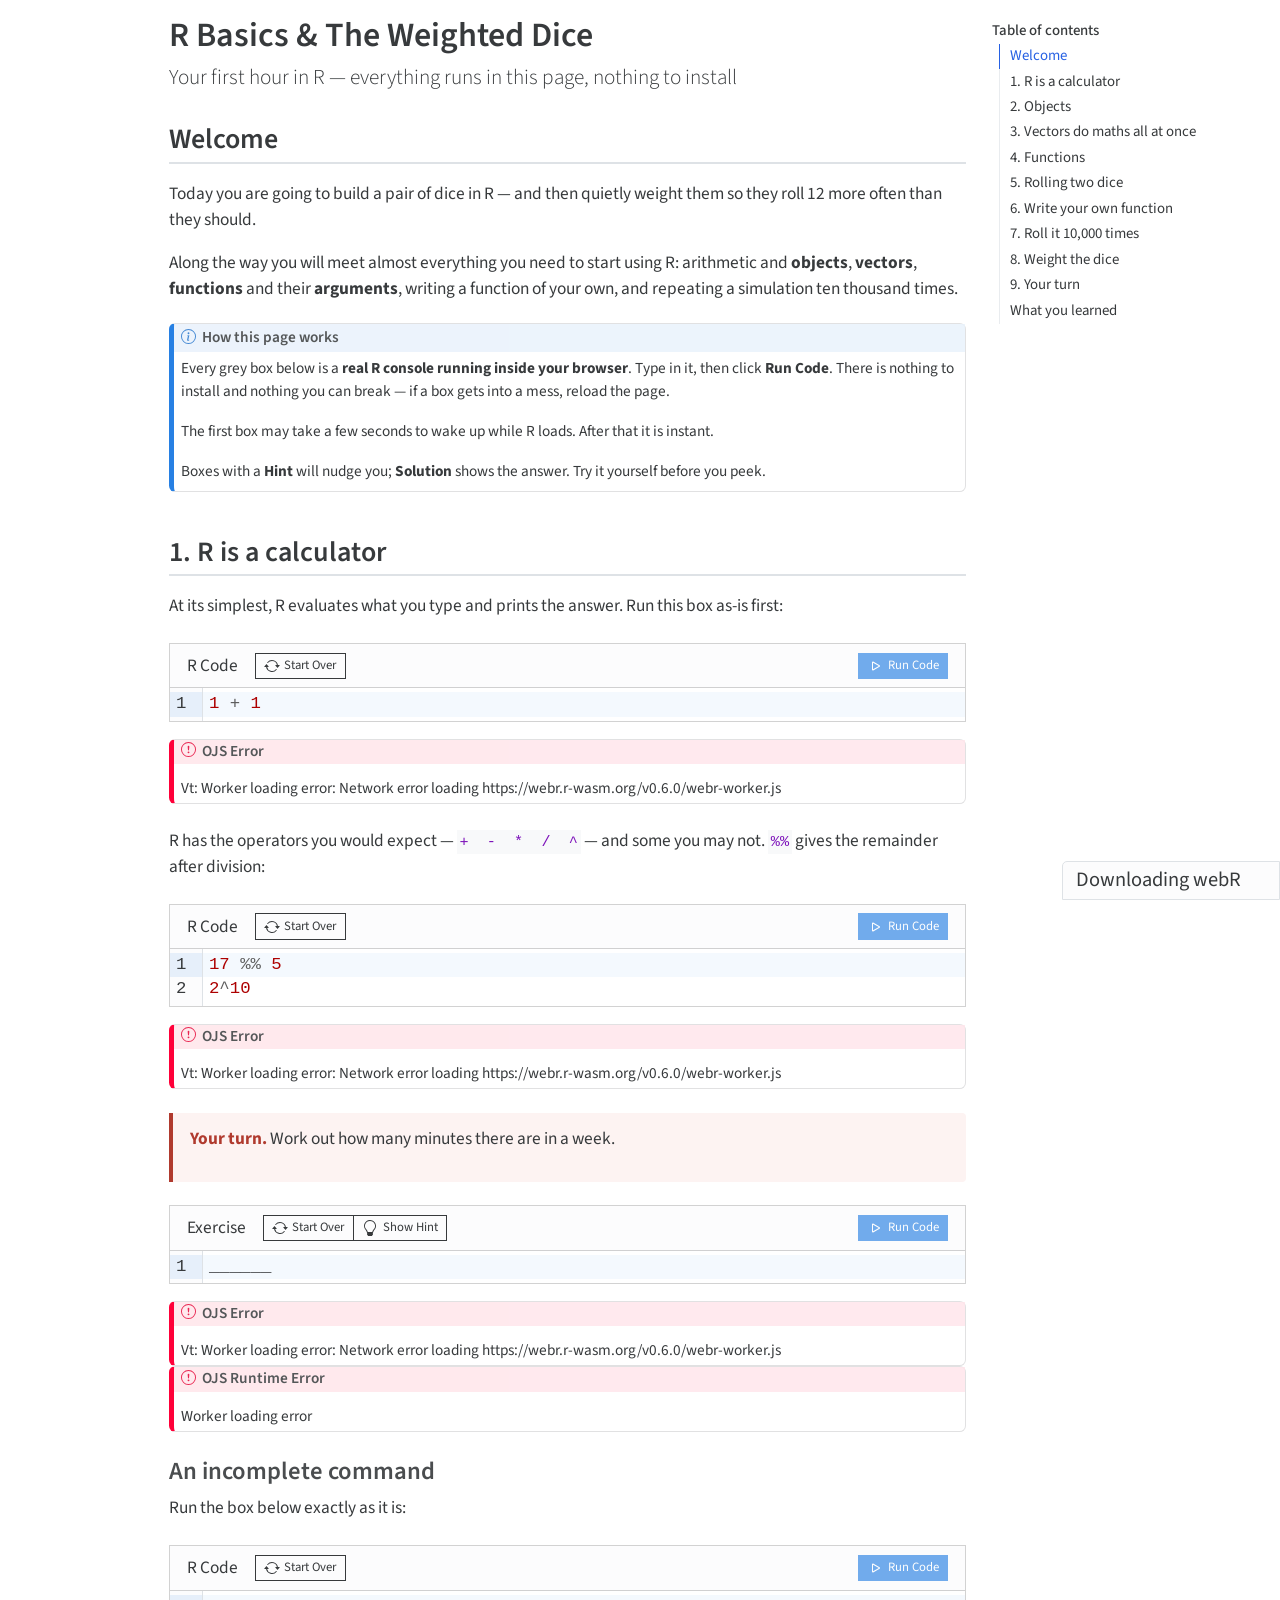
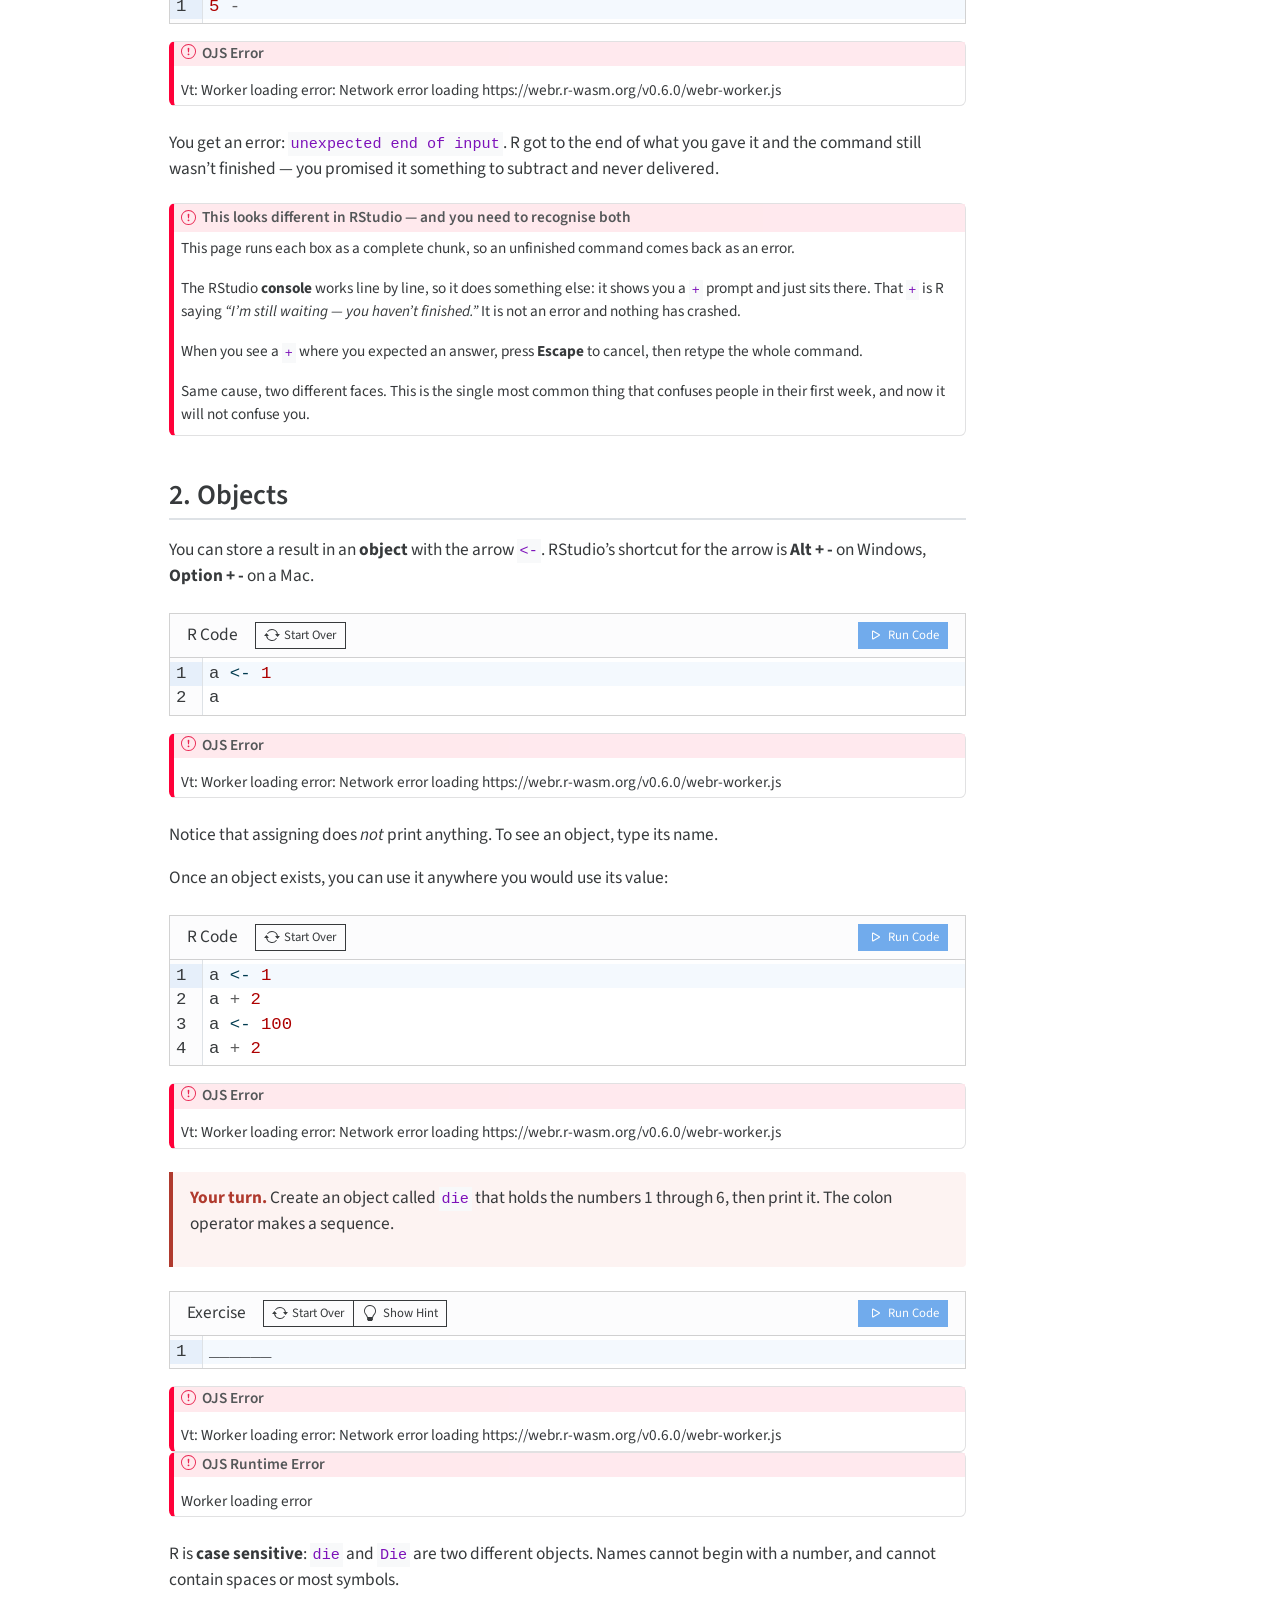
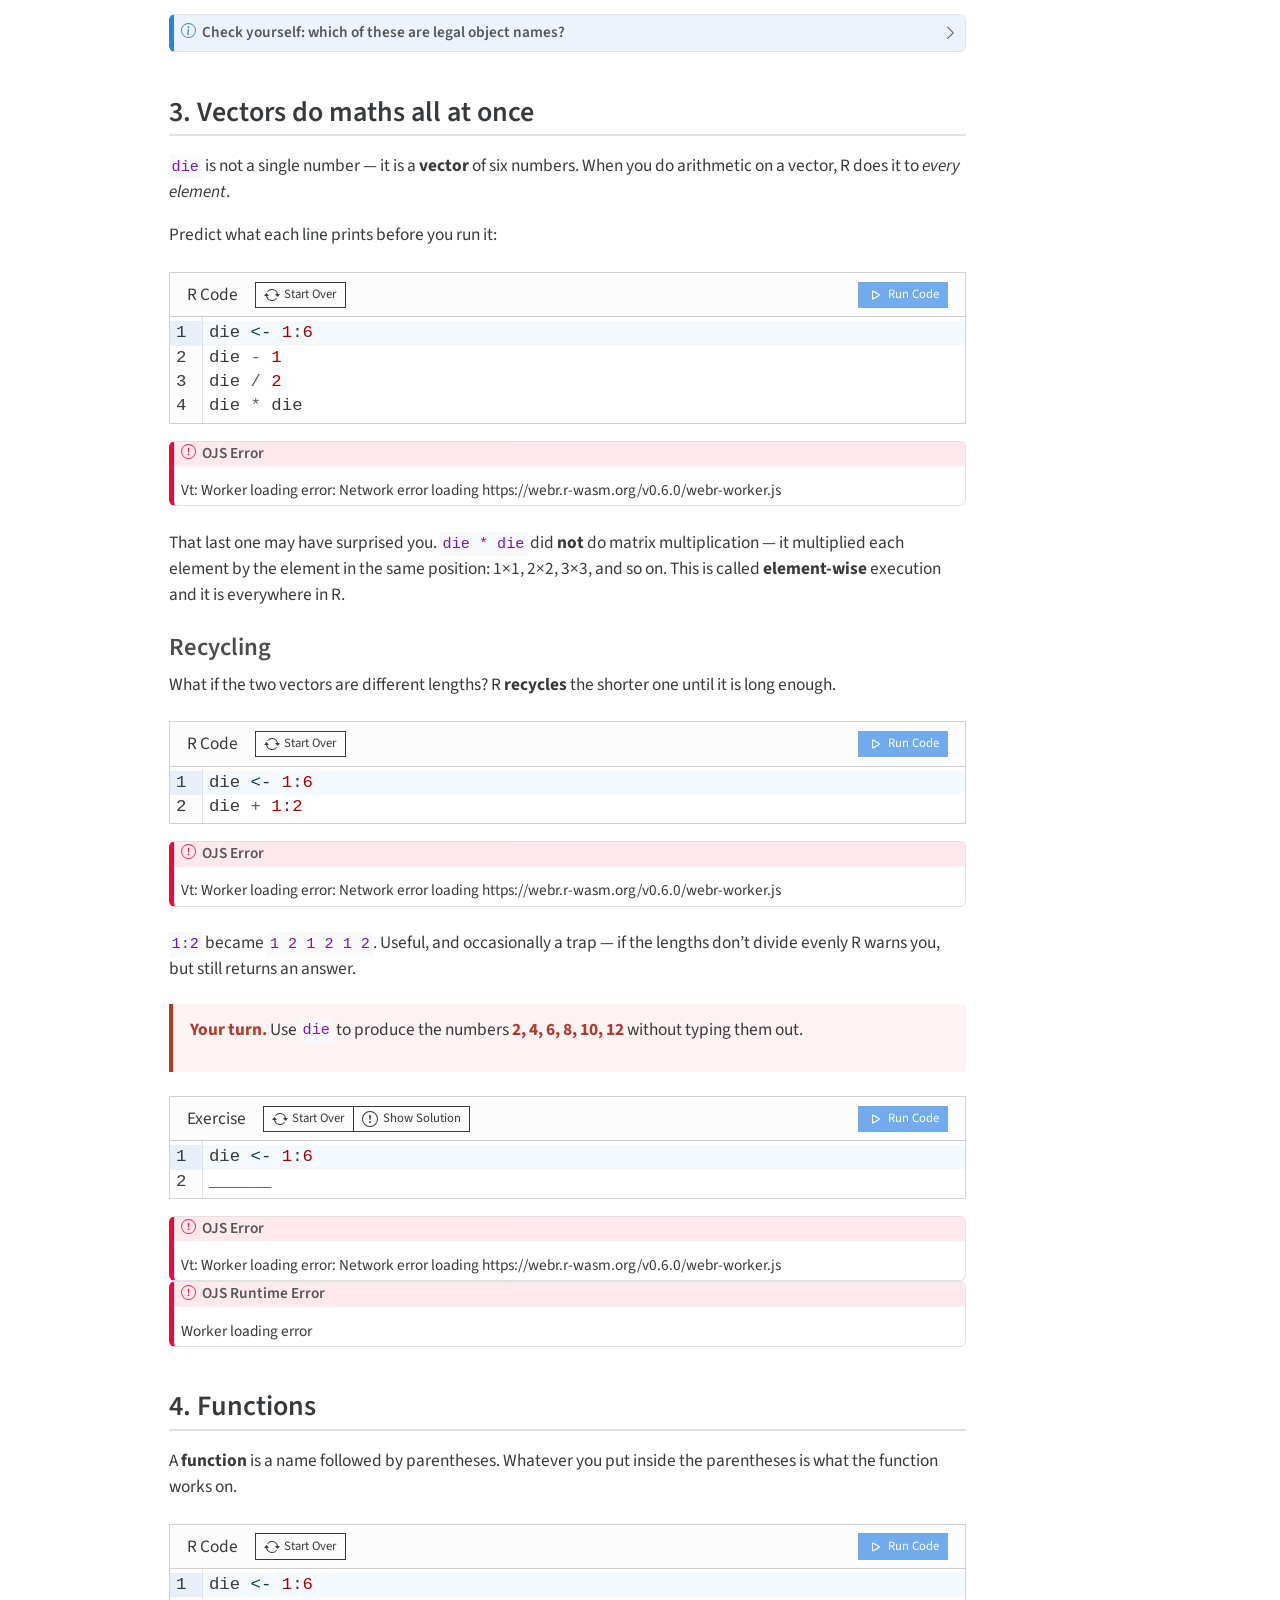
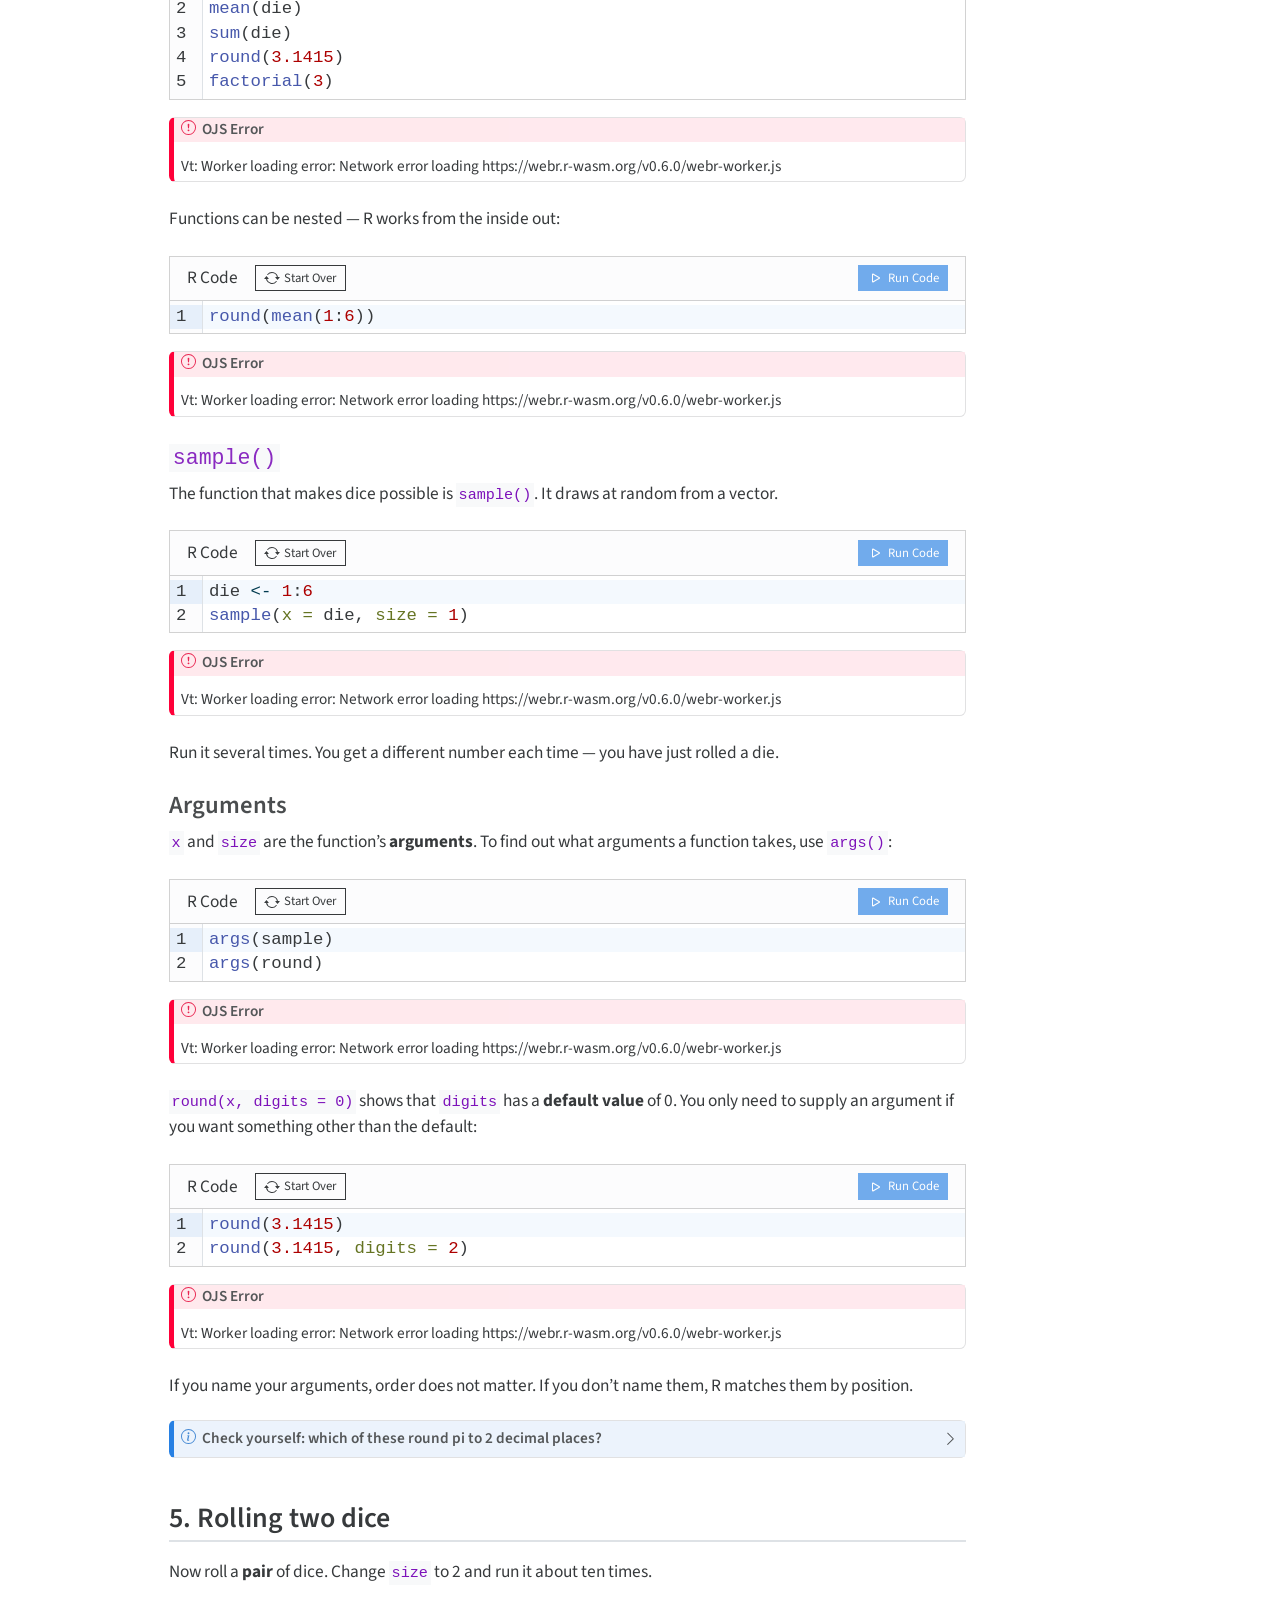
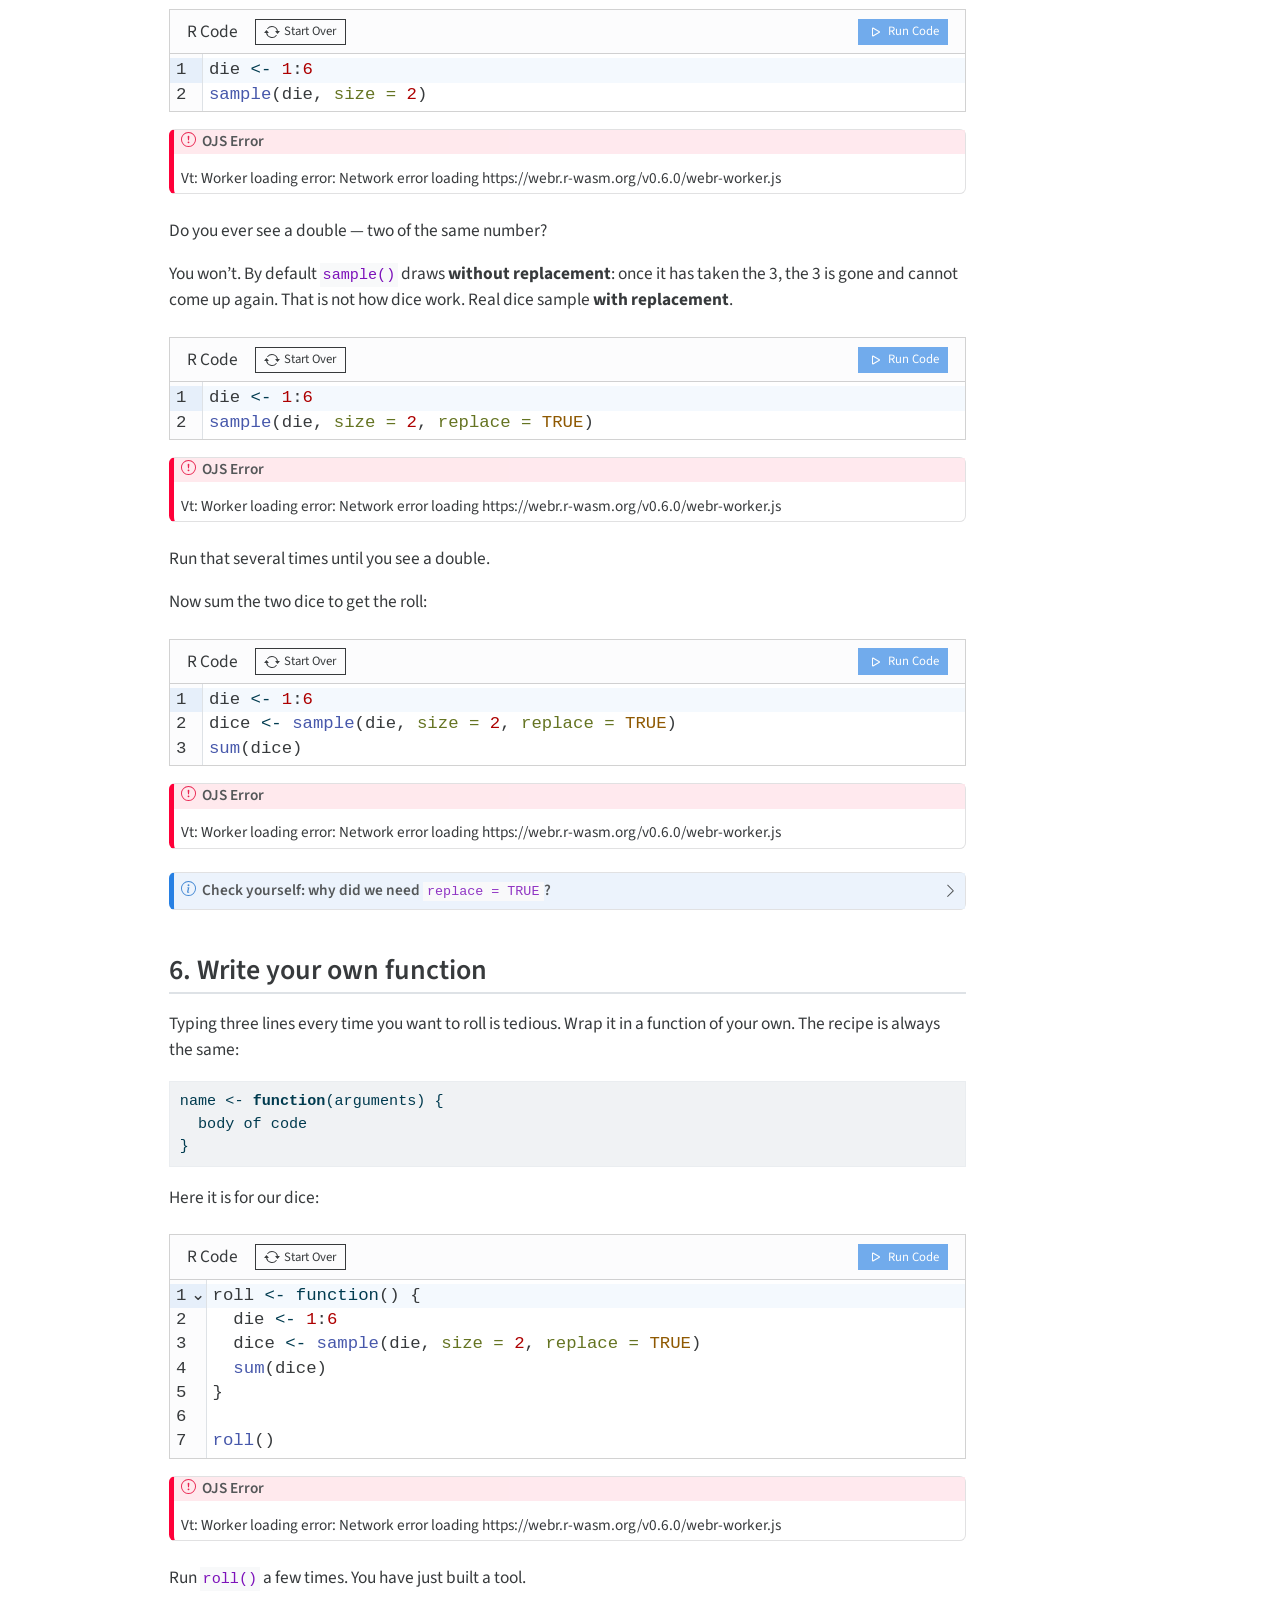
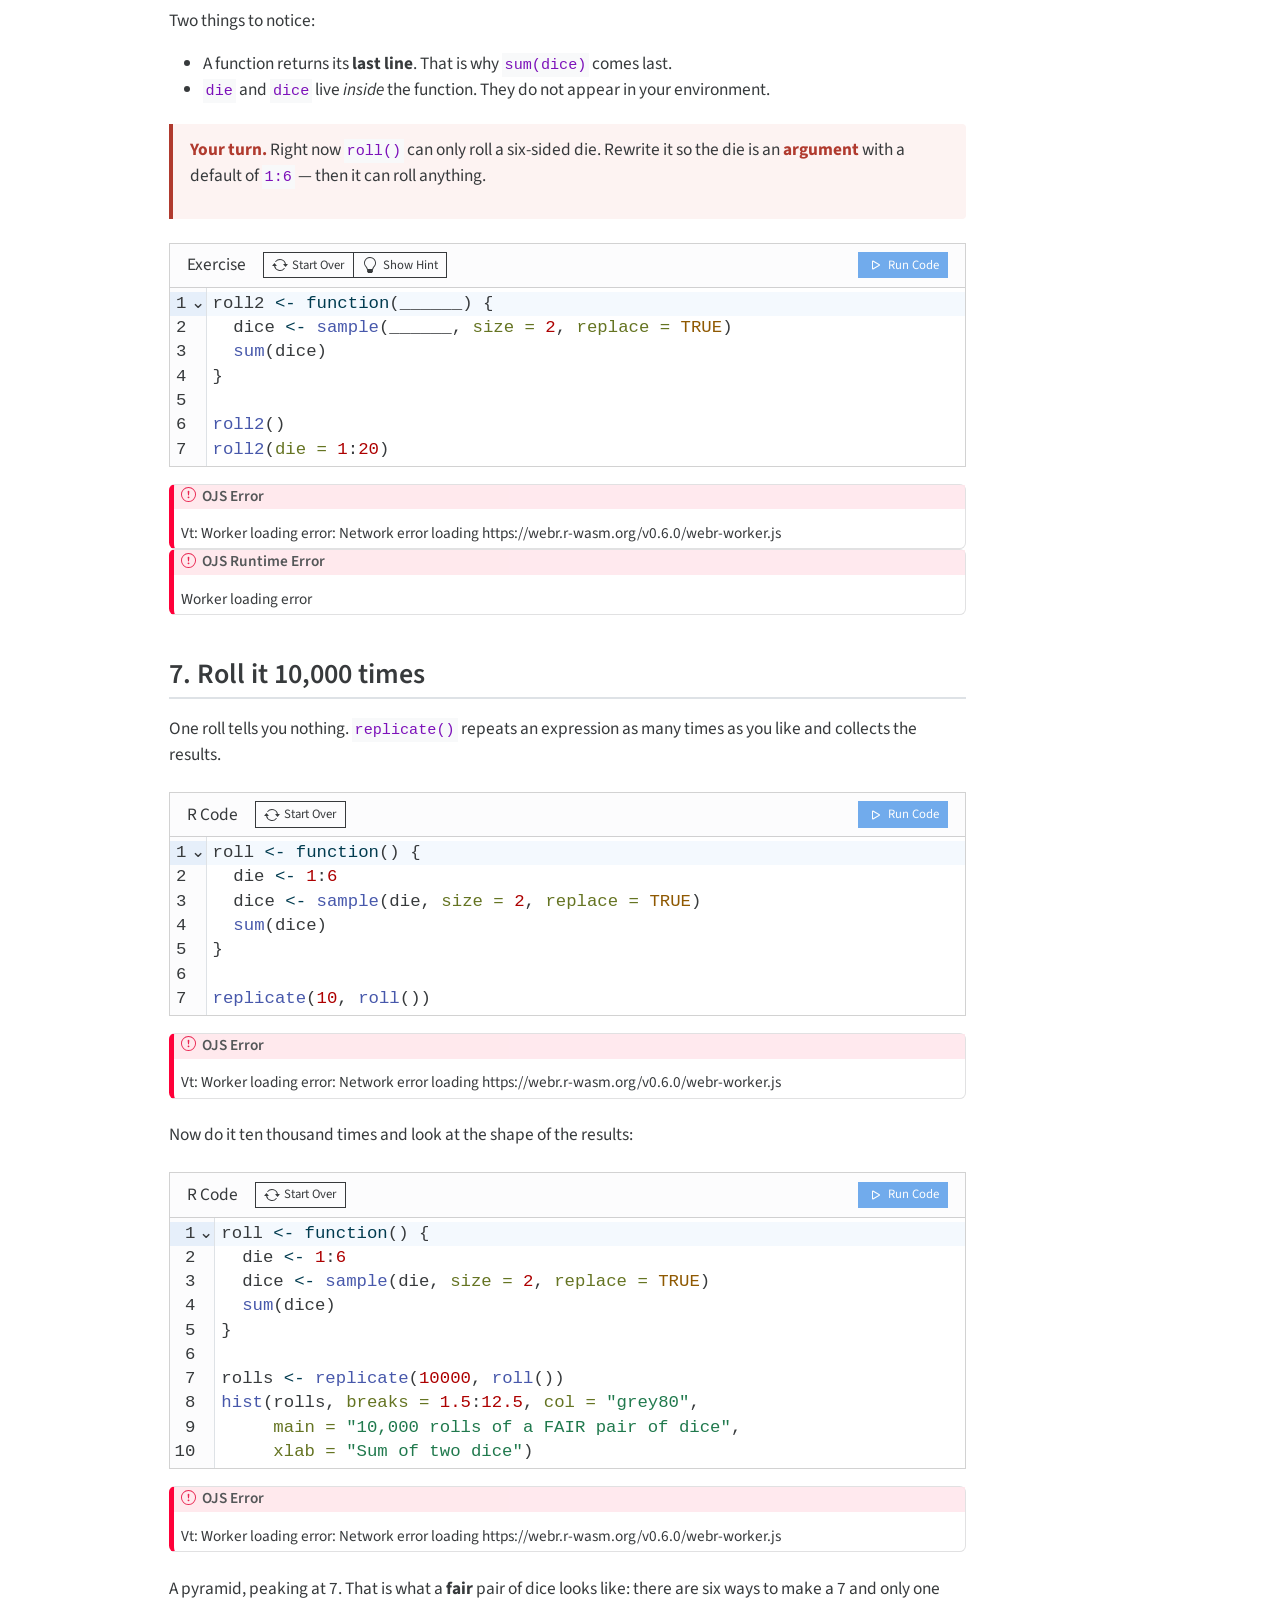
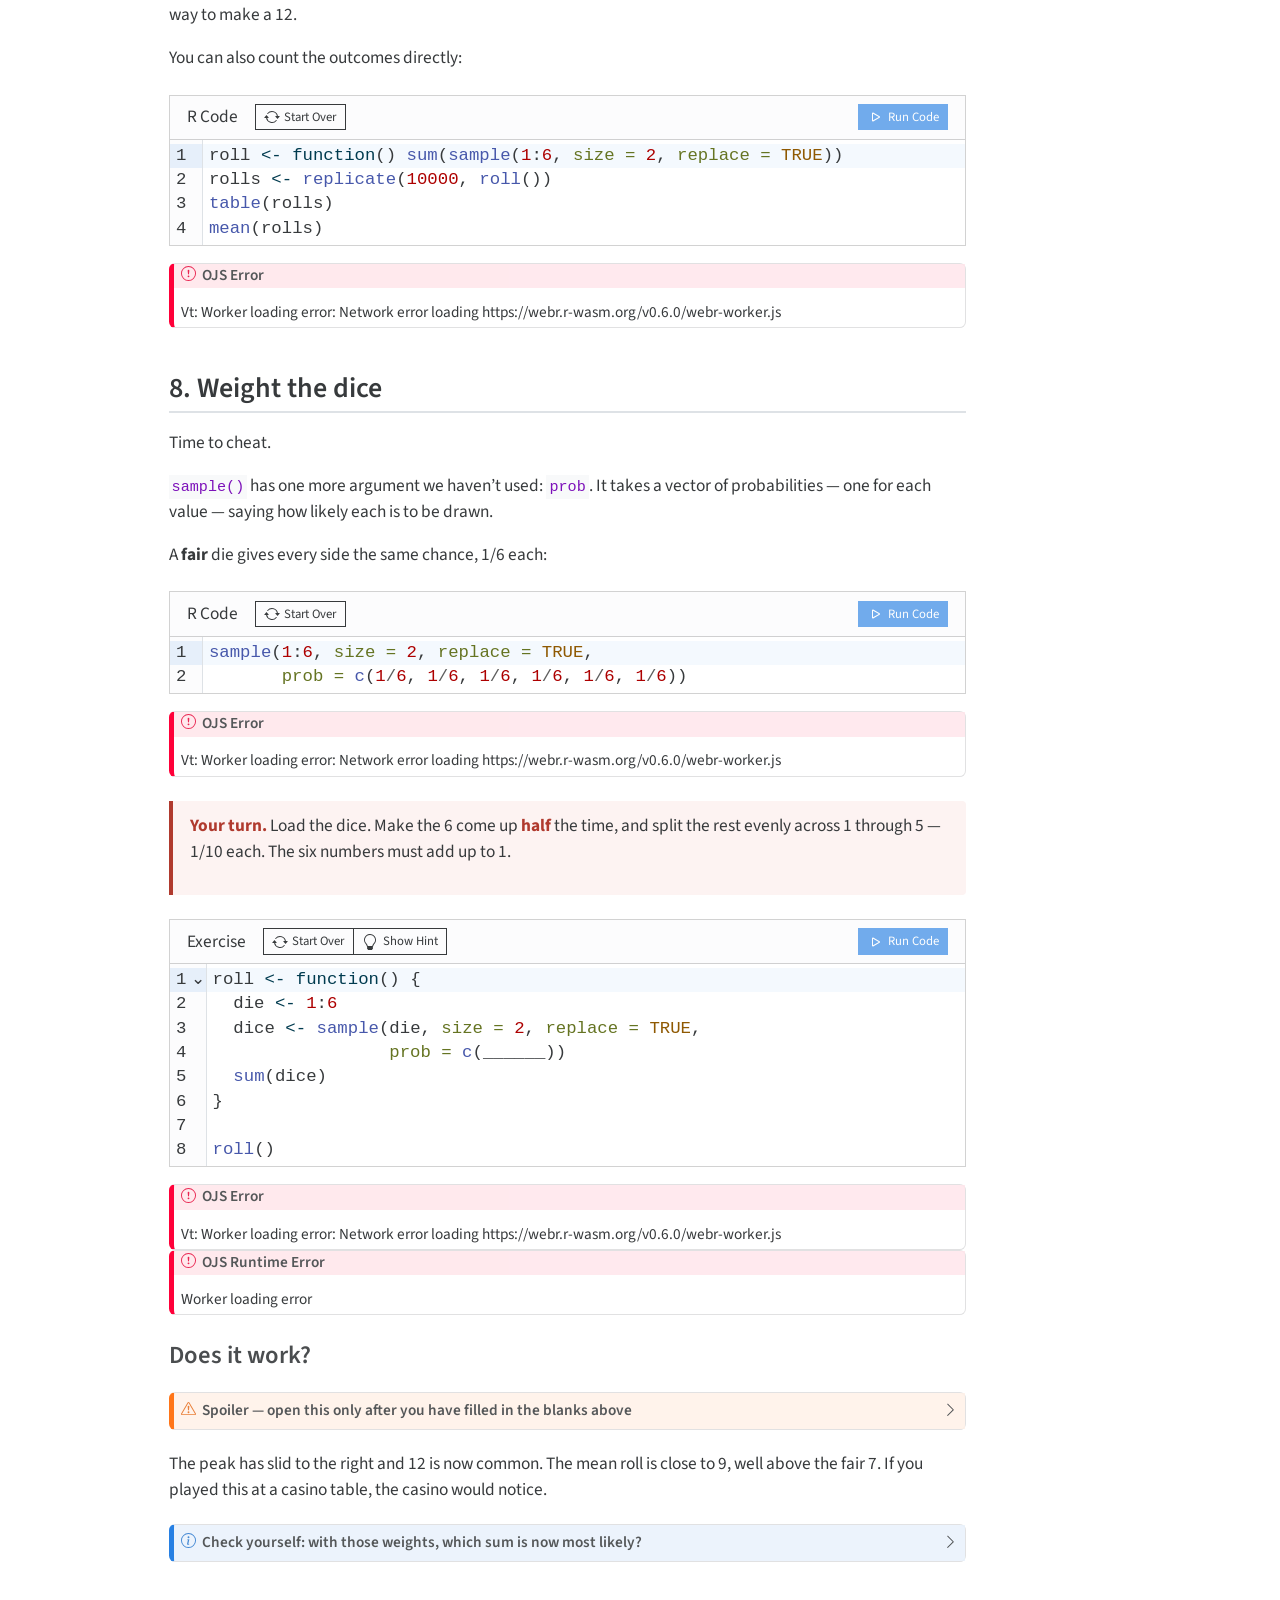
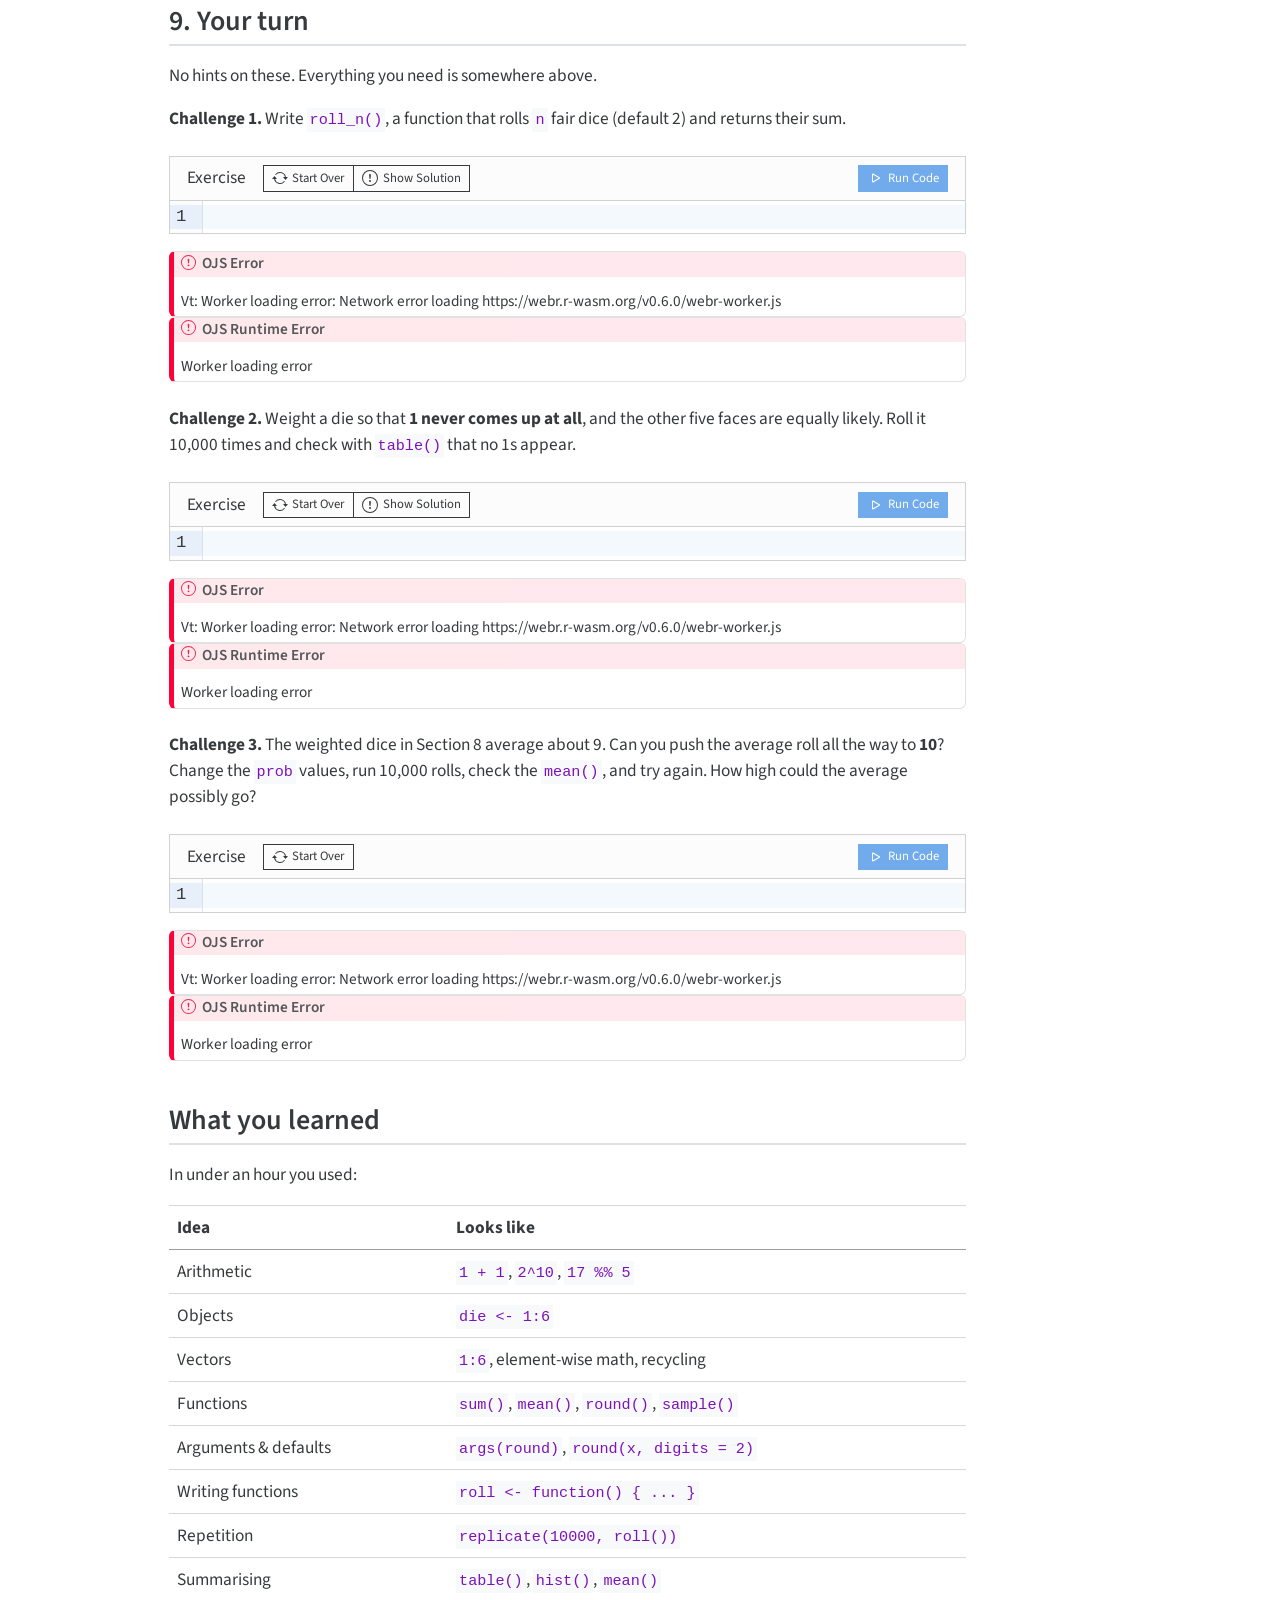
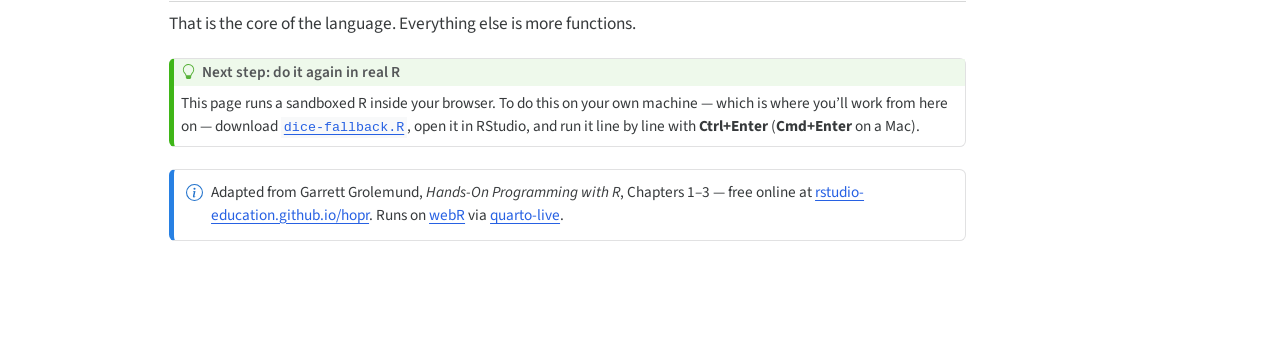
==== docs/index.html @ 45f309f2 "Add files via upload" ====
<!DOCTYPE html>
<html xmlns="http://www.w3.org/1999/xhtml" lang="en" xml:lang="en"><head>

<meta charset="utf-8">
<meta name="generator" content="quarto-1.6.42">

<meta name="viewport" content="width=device-width, initial-scale=1.0, user-scalable=yes">


<title>R Basics &amp; The Weighted Dice</title>
<style>
code{white-space: pre-wrap;}
span.smallcaps{font-variant: small-caps;}
div.columns{display: flex; gap: min(4vw, 1.5em);}
div.column{flex: auto; overflow-x: auto;}
div.hanging-indent{margin-left: 1.5em; text-indent: -1.5em;}
ul.task-list{list-style: none;}
ul.task-list li input[type="checkbox"] {
  width: 0.8em;
  margin: 0 0.8em 0.2em -1em; /* quarto-specific, see https://github.com/quarto-dev/quarto-cli/issues/4556 */ 
  vertical-align: middle;
}
/* CSS for syntax highlighting */
pre > code.sourceCode { white-space: pre; position: relative; }
pre > code.sourceCode > span { line-height: 1.25; }
pre > code.sourceCode > span:empty { height: 1.2em; }
.sourceCode { overflow: visible; }
code.sourceCode > span { color: inherit; text-decoration: inherit; }
div.sourceCode { margin: 1em 0; }
pre.sourceCode { margin: 0; }
@media screen {
div.sourceCode { overflow: auto; }
}
@media print {
pre > code.sourceCode { white-space: pre-wrap; }
pre > code.sourceCode > span { display: inline-block; text-indent: -5em; padding-left: 5em; }
}
pre.numberSource code
  { counter-reset: source-line 0; }
pre.numberSource code > span
  { position: relative; left: -4em; counter-increment: source-line; }
pre.numberSource code > span > a:first-child::before
  { content: counter(source-line);
    position: relative; left: -1em; text-align: right; vertical-align: baseline;
    border: none; display: inline-block;
    -webkit-touch-callout: none; -webkit-user-select: none;
    -khtml-user-select: none; -moz-user-select: none;
    -ms-user-select: none; user-select: none;
    padding: 0 4px; width: 4em;
  }
pre.numberSource { margin-left: 3em;  padding-left: 4px; }
div.sourceCode
  {   }
@media screen {
pre > code.sourceCode > span > a:first-child::before { text-decoration: underline; }
}
</style>


<script src="index_files/libs/clipboard/clipboard.min.js"></script>
<script src="index_files/libs/quarto-html/quarto.js"></script>
<script src="index_files/libs/quarto-html/popper.min.js"></script>
<script src="index_files/libs/quarto-html/tippy.umd.min.js"></script>
<script src="index_files/libs/quarto-html/anchor.min.js"></script>
<link href="index_files/libs/quarto-html/tippy.css" rel="stylesheet">
<link href="index_files/libs/quarto-html/quarto-syntax-highlighting-2f5df379a58b258e96c21c0638c20c03.css" rel="stylesheet" id="quarto-text-highlighting-styles">
<script src="index_files/libs/bootstrap/bootstrap.min.js"></script>
<link href="index_files/libs/bootstrap/bootstrap-icons.css" rel="stylesheet">
<link href="index_files/libs/bootstrap/bootstrap-10daa034703793678e481cc8cee6d76f.min.css" rel="stylesheet" append-hash="true" id="quarto-bootstrap" data-mode="light">
<script src="index_files/libs/quarto-contrib/live-runtime/live-runtime.js" type="module"></script>
<link href="index_files/libs/quarto-contrib/live-runtime/live-runtime.css" rel="stylesheet">
<style>html{ scroll-behavior: smooth; }</style>
<script type="module" src="index_files/libs/quarto-ojs/quarto-ojs-runtime.js"></script>
<link href="index_files/libs/quarto-ojs/quarto-ojs.css" rel="stylesheet">


<link rel="stylesheet" href="styles.css">
</head>

<body>

<div id="quarto-content" class="page-columns page-rows-contents page-layout-article">
<div id="quarto-margin-sidebar" class="sidebar margin-sidebar">
  <nav id="TOC" role="doc-toc" class="toc-active">
    <h2 id="toc-title">Table of contents</h2>
   
  <ul class="collapse">
  <li><a href="#welcome" id="toc-welcome" class="nav-link active" data-scroll-target="#welcome">Welcome</a></li>
  <li><a href="#r-is-a-calculator" id="toc-r-is-a-calculator" class="nav-link" data-scroll-target="#r-is-a-calculator">1. R is a calculator</a></li>
  <li><a href="#objects" id="toc-objects" class="nav-link" data-scroll-target="#objects">2. Objects</a></li>
  <li><a href="#vectors-do-maths-all-at-once" id="toc-vectors-do-maths-all-at-once" class="nav-link" data-scroll-target="#vectors-do-maths-all-at-once">3. Vectors do maths all at once</a></li>
  <li><a href="#functions" id="toc-functions" class="nav-link" data-scroll-target="#functions">4. Functions</a></li>
  <li><a href="#rolling-two-dice" id="toc-rolling-two-dice" class="nav-link" data-scroll-target="#rolling-two-dice">5. Rolling two dice</a></li>
  <li><a href="#write-your-own-function" id="toc-write-your-own-function" class="nav-link" data-scroll-target="#write-your-own-function">6. Write your own function</a></li>
  <li><a href="#roll-it-10000-times" id="toc-roll-it-10000-times" class="nav-link" data-scroll-target="#roll-it-10000-times">7. Roll it 10,000 times</a></li>
  <li><a href="#weight-the-dice" id="toc-weight-the-dice" class="nav-link" data-scroll-target="#weight-the-dice">8. Weight the dice</a></li>
  <li><a href="#your-turn" id="toc-your-turn" class="nav-link" data-scroll-target="#your-turn">9. Your turn</a></li>
  <li><a href="#what-you-learned" id="toc-what-you-learned" class="nav-link" data-scroll-target="#what-you-learned">What you learned</a></li>
  </ul>
</nav>
</div>
<main class="content" id="quarto-document-content">

<header id="title-block-header" class="quarto-title-block default">
<div class="quarto-title">
<h1 class="title">R Basics &amp; The Weighted Dice</h1>
<p class="subtitle lead">Your first hour in R — everything runs in this page, nothing to install</p>
</div>



<div class="quarto-title-meta">

    
  
    
  </div>
  


</header>


<section id="welcome" class="level2 unnumbered">
<h2 class="unnumbered anchored" data-anchor-id="welcome">Welcome</h2>
<p>Today you are going to build a pair of dice in R — and then quietly weight them so they roll 12 more often than they should.</p>
<p>Along the way you will meet almost everything you need to start using R: arithmetic and <strong>objects</strong>, <strong>vectors</strong>, <strong>functions</strong> and their <strong>arguments</strong>, writing a function of your own, and repeating a simulation ten thousand times.</p>
<div class="callout callout-style-default callout-note callout-titled">
<div class="callout-header d-flex align-content-center">
<div class="callout-icon-container">
<i class="callout-icon"></i>
</div>
<div class="callout-title-container flex-fill">
How this page works
</div>
</div>
<div class="callout-body-container callout-body">
<p>Every grey box below is a <strong>real R console running inside your browser</strong>. Type in it, then click <strong>Run Code</strong>. There is nothing to install and nothing you can break — if a box gets into a mess, reload the page.</p>
<p>The first box may take a few seconds to wake up while R loads. After that it is instant.</p>
<p>Boxes with a <strong>Hint</strong> will nudge you; <strong>Solution</strong> shows the answer. Try it yourself before you peek.</p>
</div>
</div>
</section>
<section id="r-is-a-calculator" class="level2">
<h2 class="anchored" data-anchor-id="r-is-a-calculator">1. R is a calculator</h2>
<p>At its simplest, R evaluates what you type and prints the answer. Run this box as-is first:</p>
<div class="cell">
<div>
<div id="webr-1" class="exercise-cell">

</div>
<script type="webr-1-contents">
eyJhdHRyIjp7ImVkaXQiOnRydWUsImV2YWwiOnRydWV9LCJjb2RlIjoiMSArIDEifQ==
</script>
</div>
</div>
<p>R has the operators you would expect — <code>+  -  *  /  ^</code> — and some you may not. <code>%%</code> gives the remainder after division:</p>
<div class="cell">
<div>
<div id="webr-2" class="exercise-cell">

</div>
<script type="webr-2-contents">
eyJhdHRyIjp7ImVkaXQiOnRydWUsImV2YWwiOnRydWV9LCJjb2RlIjoiMTcgJSUgNVxuMl4xMCJ9
</script>
</div>
</div>
<div class="turn">
<p><strong>Your turn.</strong> Work out how many minutes there are in a week.</p>
</div>
<div class="cell" data-exercise="ex_minutes">
<div>
<div id="webr-3" class="exercise-cell">

</div>
<script type="webr-3-contents">
eyJhdHRyIjp7ImVkaXQiOnRydWUsImV2YWwiOnRydWUsImV4ZXJjaXNlIjoiZXhfbWludXRlcyJ9LCJjb2RlIjoiX19fX19fIn0=
</script>
</div>
</div>
<div class="hint webr-ojs-exercise exercise-hint d-none" data-exercise="ex_minutes">
<div class="callout callout-style-default callout-tip callout-titled">
<div class="callout-header d-flex align-content-center" data-bs-toggle="collapse" data-bs-target=".callout-2-contents" aria-controls="callout-2" aria-expanded="true" aria-label="Toggle callout">
<div class="callout-icon-container">
<i class="callout-icon"></i>
</div>
<div class="callout-title-container flex-fill">
Hint
</div>
<div class="callout-btn-toggle d-inline-block border-0 py-1 ps-1 pe-0 float-end"><i class="callout-toggle"></i></div>
</div>
<div id="callout-2" class="callout-2-contents callout-collapse collapse show">
<div class="callout-body-container callout-body">
<p>Minutes in an hour, times hours in a day, times days in a week. Start with:</p>
<div class="sourceCode" id="cb1"><pre class="sourceCode r code-with-copy"><code class="sourceCode r"><span id="cb1-1"><a href="#cb1-1" aria-hidden="true" tabindex="-1"></a><span class="dv">60</span> <span class="sc">*</span> <span class="dv">24</span></span></code><button title="Copy to Clipboard" class="code-copy-button"><i class="bi"></i></button></pre></div>
</div>
</div>
</div>
</div>
<div class="webr-ojs-exercise exercise-solution d-none" data-exercise="ex_minutes">
<p><strong>Solution:</strong></p>
<div class="sourceCode" id="cb2"><pre class="sourceCode r code-with-copy"><code class="sourceCode r"><span id="cb2-1"><a href="#cb2-1" aria-hidden="true" tabindex="-1"></a><span class="dv">60</span> <span class="sc">*</span> <span class="dv">24</span> <span class="sc">*</span> <span class="dv">7</span></span></code><button title="Copy to Clipboard" class="code-copy-button"><i class="bi"></i></button></pre></div>
<p>10,080 minutes.</p>
</div>
<section id="an-incomplete-command" class="level3">
<h3 class="anchored" data-anchor-id="an-incomplete-command">An incomplete command</h3>
<p>Run the box below exactly as it is:</p>
<div class="cell">
<div>
<div id="webr-4" class="exercise-cell">

</div>
<script type="webr-4-contents">
eyJhdHRyIjp7ImVkaXQiOnRydWUsImV2YWwiOnRydWV9LCJjb2RlIjoiNSAtIn0=
</script>
</div>
</div>
<p>You get an error: <code>unexpected end of input</code>. R got to the end of what you gave it and the command still wasn’t finished — you promised it something to subtract and never delivered.</p>
<div class="callout callout-style-default callout-important callout-titled">
<div class="callout-header d-flex align-content-center">
<div class="callout-icon-container">
<i class="callout-icon"></i>
</div>
<div class="callout-title-container flex-fill">
This looks different in RStudio — and you need to recognise both
</div>
</div>
<div class="callout-body-container callout-body">
<p>This page runs each box as a complete chunk, so an unfinished command comes back as an error.</p>
<p>The RStudio <strong>console</strong> works line by line, so it does something else: it shows you a <code>+</code> prompt and just sits there. That <code>+</code> is R saying <em>“I’m still waiting — you haven’t finished.”</em> It is not an error and nothing has crashed.</p>
<p>When you see a <code>+</code> where you expected an answer, press <strong>Escape</strong> to cancel, then retype the whole command.</p>
<p>Same cause, two different faces. This is the single most common thing that confuses people in their first week, and now it will not confuse you.</p>
</div>
</div>
</section>
</section>
<section id="objects" class="level2">
<h2 class="anchored" data-anchor-id="objects">2. Objects</h2>
<p>You can store a result in an <strong>object</strong> with the arrow <code>&lt;-</code>. RStudio’s shortcut for the arrow is <strong>Alt + -</strong> on Windows, <strong>Option + -</strong> on a Mac.</p>
<div class="cell">
<div>
<div id="webr-5" class="exercise-cell">

</div>
<script type="webr-5-contents">
eyJhdHRyIjp7ImVkaXQiOnRydWUsImV2YWwiOnRydWV9LCJjb2RlIjoiYSA8LSAxXG5hIn0=
</script>
</div>
</div>
<p>Notice that assigning does <em>not</em> print anything. To see an object, type its name.</p>
<p>Once an object exists, you can use it anywhere you would use its value:</p>
<div class="cell">
<div>
<div id="webr-6" class="exercise-cell">

</div>
<script type="webr-6-contents">
eyJhdHRyIjp7ImVkaXQiOnRydWUsImV2YWwiOnRydWV9LCJjb2RlIjoiYSA8LSAxXG5hICsgMlxuYSA8LSAxMDBcbmEgKyAyIn0=
</script>
</div>
</div>
<div class="turn">
<p><strong>Your turn.</strong> Create an object called <code>die</code> that holds the numbers 1 through 6, then print it. The colon operator makes a sequence.</p>
</div>
<div class="cell" data-exercise="ex_die">
<div>
<div id="webr-7" class="exercise-cell">

</div>
<script type="webr-7-contents">
eyJhdHRyIjp7ImVkaXQiOnRydWUsImV2YWwiOnRydWUsImV4ZXJjaXNlIjoiZXhfZGllIn0sImNvZGUiOiJfX19fX18ifQ==
</script>
</div>
</div>
<div class="hint webr-ojs-exercise exercise-hint d-none" data-exercise="ex_die">
<div class="callout callout-style-default callout-tip callout-titled">
<div class="callout-header d-flex align-content-center" data-bs-toggle="collapse" data-bs-target=".callout-4-contents" aria-controls="callout-4" aria-expanded="true" aria-label="Toggle callout">
<div class="callout-icon-container">
<i class="callout-icon"></i>
</div>
<div class="callout-title-container flex-fill">
Hint
</div>
<div class="callout-btn-toggle d-inline-block border-0 py-1 ps-1 pe-0 float-end"><i class="callout-toggle"></i></div>
</div>
<div id="callout-4" class="callout-4-contents callout-collapse collapse show">
<div class="callout-body-container callout-body">
<p>Use the arrow to assign, then type the object’s name on the next line to see it.</p>
<div class="sourceCode" id="cb3"><pre class="sourceCode r code-with-copy"><code class="sourceCode r"><span id="cb3-1"><a href="#cb3-1" aria-hidden="true" tabindex="-1"></a>die <span class="ot">&lt;-</span> ______</span>
<span id="cb3-2"><a href="#cb3-2" aria-hidden="true" tabindex="-1"></a>die</span></code><button title="Copy to Clipboard" class="code-copy-button"><i class="bi"></i></button></pre></div>
</div>
</div>
</div>
</div>
<div class="webr-ojs-exercise exercise-solution d-none" data-exercise="ex_die">
<p><strong>Solution:</strong></p>
<div class="sourceCode" id="cb4"><pre class="sourceCode r code-with-copy"><code class="sourceCode r"><span id="cb4-1"><a href="#cb4-1" aria-hidden="true" tabindex="-1"></a>die <span class="ot">&lt;-</span> <span class="dv">1</span><span class="sc">:</span><span class="dv">6</span></span>
<span id="cb4-2"><a href="#cb4-2" aria-hidden="true" tabindex="-1"></a>die</span></code><button title="Copy to Clipboard" class="code-copy-button"><i class="bi"></i></button></pre></div>
</div>
<p>R is <strong>case sensitive</strong>: <code>die</code> and <code>Die</code> are two different objects. Names cannot begin with a number, and cannot contain spaces or most symbols.</p>
<div class="callout callout-style-default callout-note callout-titled">
<div class="callout-header d-flex align-content-center" data-bs-toggle="collapse" data-bs-target=".callout-5-contents" aria-controls="callout-5" aria-expanded="false" aria-label="Toggle callout">
<div class="callout-icon-container">
<i class="callout-icon"></i>
</div>
<div class="callout-title-container flex-fill">
Check yourself: which of these are legal object names?
</div>
<div class="callout-btn-toggle d-inline-block border-0 py-1 ps-1 pe-0 float-end"><i class="callout-toggle"></i></div>
</div>
<div id="callout-5" class="callout-5-contents callout-collapse collapse">
<div class="callout-body-container callout-body">
<p><code>my_die</code>, <code>die2</code> and <code>.die</code> are all fine.</p>
<p><code>2die</code> is not — names cannot start with a number. <code>my die</code> is not — names cannot contain spaces.</p>
</div>
</div>
</div>
</section>
<section id="vectors-do-maths-all-at-once" class="level2">
<h2 class="anchored" data-anchor-id="vectors-do-maths-all-at-once">3. Vectors do maths all at once</h2>
<p><code>die</code> is not a single number — it is a <strong>vector</strong> of six numbers. When you do arithmetic on a vector, R does it to <em>every element</em>.</p>
<p>Predict what each line prints before you run it:</p>
<div class="cell">
<div>
<div id="webr-8" class="exercise-cell">

</div>
<script type="webr-8-contents">
eyJhdHRyIjp7ImVkaXQiOnRydWUsImV2YWwiOnRydWV9LCJjb2RlIjoiZGllIDwtIDE6NlxuZGllIC0gMVxuZGllIC8gMlxuZGllICogZGllIn0=
</script>
</div>
</div>
<p>That last one may have surprised you. <code>die * die</code> did <strong>not</strong> do matrix multiplication — it multiplied each element by the element in the same position: 1×1, 2×2, 3×3, and so on. This is called <strong>element-wise</strong> execution and it is everywhere in R.</p>
<section id="recycling" class="level3">
<h3 class="anchored" data-anchor-id="recycling">Recycling</h3>
<p>What if the two vectors are different lengths? R <strong>recycles</strong> the shorter one until it is long enough.</p>
<div class="cell">
<div>
<div id="webr-9" class="exercise-cell">

</div>
<script type="webr-9-contents">
eyJhdHRyIjp7ImVkaXQiOnRydWUsImV2YWwiOnRydWV9LCJjb2RlIjoiZGllIDwtIDE6NlxuZGllICsgMToyIn0=
</script>
</div>
</div>
<p><code>1:2</code> became <code>1 2 1 2 1 2</code>. Useful, and occasionally a trap — if the lengths don’t divide evenly R warns you, but still returns an answer.</p>
<div class="turn">
<p><strong>Your turn.</strong> Use <code>die</code> to produce the numbers <strong>2, 4, 6, 8, 10, 12</strong> without typing them out.</p>
</div>
<div class="cell" data-exercise="ex_double">
<div>
<div id="webr-10" class="exercise-cell">

</div>
<script type="webr-10-contents">
eyJhdHRyIjp7ImVkaXQiOnRydWUsImV2YWwiOnRydWUsImV4ZXJjaXNlIjoiZXhfZG91YmxlIn0sImNvZGUiOiJkaWUgPC0gMTo2XG5fX19fX18ifQ==
</script>
</div>
</div>
<div class="webr-ojs-exercise exercise-solution d-none" data-exercise="ex_double">
<p><strong>Solution:</strong></p>
<div class="sourceCode" id="cb5"><pre class="sourceCode r code-with-copy"><code class="sourceCode r"><span id="cb5-1"><a href="#cb5-1" aria-hidden="true" tabindex="-1"></a>die <span class="ot">&lt;-</span> <span class="dv">1</span><span class="sc">:</span><span class="dv">6</span></span>
<span id="cb5-2"><a href="#cb5-2" aria-hidden="true" tabindex="-1"></a>die <span class="sc">*</span> <span class="dv">2</span></span></code><button title="Copy to Clipboard" class="code-copy-button"><i class="bi"></i></button></pre></div>
</div>
</section>
</section>
<section id="functions" class="level2">
<h2 class="anchored" data-anchor-id="functions">4. Functions</h2>
<p>A <strong>function</strong> is a name followed by parentheses. Whatever you put inside the parentheses is what the function works on.</p>
<div class="cell">
<div>
<div id="webr-11" class="exercise-cell">

</div>
<script type="webr-11-contents">
eyJhdHRyIjp7ImVkaXQiOnRydWUsImV2YWwiOnRydWV9LCJjb2RlIjoiZGllIDwtIDE6NlxubWVhbihkaWUpXG5zdW0oZGllKVxucm91bmQoMy4xNDE1KVxuZmFjdG9yaWFsKDMpIn0=
</script>
</div>
</div>
<p>Functions can be nested — R works from the inside out:</p>
<div class="cell">
<div>
<div id="webr-12" class="exercise-cell">

</div>
<script type="webr-12-contents">
eyJhdHRyIjp7ImVkaXQiOnRydWUsImV2YWwiOnRydWV9LCJjb2RlIjoicm91bmQobWVhbigxOjYpKSJ9
</script>
</div>
</div>
<section id="sample" class="level3">
<h3 class="anchored" data-anchor-id="sample"><code>sample()</code></h3>
<p>The function that makes dice possible is <code>sample()</code>. It draws at random from a vector.</p>
<div class="cell">
<div>
<div id="webr-13" class="exercise-cell">

</div>
<script type="webr-13-contents">
eyJhdHRyIjp7ImVkaXQiOnRydWUsImV2YWwiOnRydWV9LCJjb2RlIjoiZGllIDwtIDE6Nlxuc2FtcGxlKHggPSBkaWUsIHNpemUgPSAxKSJ9
</script>
</div>
</div>
<p>Run it several times. You get a different number each time — you have just rolled a die.</p>
</section>
<section id="arguments" class="level3">
<h3 class="anchored" data-anchor-id="arguments">Arguments</h3>
<p><code>x</code> and <code>size</code> are the function’s <strong>arguments</strong>. To find out what arguments a function takes, use <code>args()</code>:</p>
<div class="cell">
<div>
<div id="webr-14" class="exercise-cell">

</div>
<script type="webr-14-contents">
eyJhdHRyIjp7ImVkaXQiOnRydWUsImV2YWwiOnRydWV9LCJjb2RlIjoiYXJncyhzYW1wbGUpXG5hcmdzKHJvdW5kKSJ9
</script>
</div>
</div>
<p><code>round(x, digits = 0)</code> shows that <code>digits</code> has a <strong>default value</strong> of 0. You only need to supply an argument if you want something other than the default:</p>
<div class="cell">
<div>
<div id="webr-15" class="exercise-cell">

</div>
<script type="webr-15-contents">
eyJhdHRyIjp7ImVkaXQiOnRydWUsImV2YWwiOnRydWV9LCJjb2RlIjoicm91bmQoMy4xNDE1KVxucm91bmQoMy4xNDE1LCBkaWdpdHMgPSAyKSJ9
</script>
</div>
</div>
<p>If you name your arguments, order does not matter. If you don’t name them, R matches them by position.</p>
<div class="callout callout-style-default callout-note callout-titled">
<div class="callout-header d-flex align-content-center" data-bs-toggle="collapse" data-bs-target=".callout-6-contents" aria-controls="callout-6" aria-expanded="false" aria-label="Toggle callout">
<div class="callout-icon-container">
<i class="callout-icon"></i>
</div>
<div class="callout-title-container flex-fill">
Check yourself: which of these round pi to 2 decimal places?
</div>
<div class="callout-btn-toggle d-inline-block border-0 py-1 ps-1 pe-0 float-end"><i class="callout-toggle"></i></div>
</div>
<div id="callout-6" class="callout-6-contents callout-collapse collapse">
<div class="callout-body-container callout-body">
<p><code>round(3.1415, 2)</code>, <code>round(3.1415, digits = 2)</code> and <code>round(digits = 2, x = 3.1415)</code> all work.</p>
<p><code>round(2, 3.1415)</code> does <strong>not</strong> — unnamed arguments are matched by position, so that rounds the number 2 to 3 decimal places.</p>
</div>
</div>
</div>
</section>
</section>
<section id="rolling-two-dice" class="level2">
<h2 class="anchored" data-anchor-id="rolling-two-dice">5. Rolling two dice</h2>
<p>Now roll a <strong>pair</strong> of dice. Change <code>size</code> to 2 and run it about ten times.</p>
<div class="cell">
<div>
<div id="webr-16" class="exercise-cell">

</div>
<script type="webr-16-contents">
eyJhdHRyIjp7ImVkaXQiOnRydWUsImV2YWwiOnRydWV9LCJjb2RlIjoiZGllIDwtIDE6Nlxuc2FtcGxlKGRpZSwgc2l6ZSA9IDIpIn0=
</script>
</div>
</div>
<p>Do you ever see a double — two of the same number?</p>
<p>You won’t. By default <code>sample()</code> draws <strong>without replacement</strong>: once it has taken the 3, the 3 is gone and cannot come up again. That is not how dice work. Real dice sample <strong>with replacement</strong>.</p>
<div class="cell">
<div>
<div id="webr-17" class="exercise-cell">

</div>
<script type="webr-17-contents">
eyJhdHRyIjp7ImVkaXQiOnRydWUsImV2YWwiOnRydWV9LCJjb2RlIjoiZGllIDwtIDE6Nlxuc2FtcGxlKGRpZSwgc2l6ZSA9IDIsIHJlcGxhY2UgPSBUUlVFKSJ9
</script>
</div>
</div>
<p>Run that several times until you see a double.</p>
<p>Now sum the two dice to get the roll:</p>
<div class="cell">
<div>
<div id="webr-18" class="exercise-cell">

</div>
<script type="webr-18-contents">
eyJhdHRyIjp7ImVkaXQiOnRydWUsImV2YWwiOnRydWV9LCJjb2RlIjoiZGllIDwtIDE6NlxuZGljZSA8LSBzYW1wbGUoZGllLCBzaXplID0gMiwgcmVwbGFjZSA9IFRSVUUpXG5zdW0oZGljZSkifQ==
</script>
</div>
</div>
<div class="callout callout-style-default callout-note callout-titled">
<div class="callout-header d-flex align-content-center" data-bs-toggle="collapse" data-bs-target=".callout-7-contents" aria-controls="callout-7" aria-expanded="false" aria-label="Toggle callout">
<div class="callout-icon-container">
<i class="callout-icon"></i>
</div>
<div class="callout-title-container flex-fill">
Check yourself: why did we need <code>replace = TRUE</code>?
</div>
<div class="callout-btn-toggle d-inline-block border-0 py-1 ps-1 pe-0 float-end"><i class="callout-toggle"></i></div>
</div>
<div id="callout-7" class="callout-7-contents callout-collapse collapse">
<div class="callout-body-container callout-body">
<p>Without it the same number cannot be drawn twice, so doubles would be impossible — and a pair of dice that can never roll snake eyes is not a pair of dice.</p>
<p>It has nothing to do with replacing the object <code>die</code>; it is about whether a drawn value goes back in the bag before the next draw.</p>
</div>
</div>
</div>
</section>
<section id="write-your-own-function" class="level2">
<h2 class="anchored" data-anchor-id="write-your-own-function">6. Write your own function</h2>
<p>Typing three lines every time you want to roll is tedious. Wrap it in a function of your own. The recipe is always the same:</p>
<div class="sourceCode" id="cb6"><pre class="sourceCode r code-with-copy"><code class="sourceCode r"><span id="cb6-1"><a href="#cb6-1" aria-hidden="true" tabindex="-1"></a>name <span class="ot">&lt;-</span> <span class="cf">function</span>(arguments) {</span>
<span id="cb6-2"><a href="#cb6-2" aria-hidden="true" tabindex="-1"></a>  body of code</span>
<span id="cb6-3"><a href="#cb6-3" aria-hidden="true" tabindex="-1"></a>}</span></code><button title="Copy to Clipboard" class="code-copy-button"><i class="bi"></i></button></pre></div>
<p>Here it is for our dice:</p>
<div class="cell">
<div>
<div id="webr-19" class="exercise-cell">

</div>
<script type="webr-19-contents">
[base64]
</script>
</div>
</div>
<p>Run <code>roll()</code> a few times. You have just built a tool.</p>
<p>Two things to notice:</p>
<ul>
<li>A function returns its <strong>last line</strong>. That is why <code>sum(dice)</code> comes last.</li>
<li><code>die</code> and <code>dice</code> live <em>inside</em> the function. They do not appear in your environment.</li>
</ul>
<div class="turn">
<p><strong>Your turn.</strong> Right now <code>roll()</code> can only roll a six-sided die. Rewrite it so the die is an <strong>argument</strong> with a default of <code>1:6</code> — then it can roll anything.</p>
</div>
<div class="cell" data-exercise="ex_roll2">
<div>
<div id="webr-20" class="exercise-cell">

</div>
<script type="webr-20-contents">
[base64]
</script>
</div>
</div>
<div class="hint webr-ojs-exercise exercise-hint d-none" data-exercise="ex_roll2">
<div class="callout callout-style-default callout-tip callout-titled">
<div class="callout-header d-flex align-content-center" data-bs-toggle="collapse" data-bs-target=".callout-8-contents" aria-controls="callout-8" aria-expanded="true" aria-label="Toggle callout">
<div class="callout-icon-container">
<i class="callout-icon"></i>
</div>
<div class="callout-title-container flex-fill">
Hint
</div>
<div class="callout-btn-toggle d-inline-block border-0 py-1 ps-1 pe-0 float-end"><i class="callout-toggle"></i></div>
</div>
<div id="callout-8" class="callout-8-contents callout-collapse collapse show">
<div class="callout-body-container callout-body">
<p>The argument goes inside the parentheses, with its default value after an <code>=</code> sign. Then use that argument’s name inside <code>sample()</code>.</p>
<div class="sourceCode" id="cb7"><pre class="sourceCode r code-with-copy"><code class="sourceCode r"><span id="cb7-1"><a href="#cb7-1" aria-hidden="true" tabindex="-1"></a>roll2 <span class="ot">&lt;-</span> <span class="cf">function</span>(<span class="at">die =</span> ______) {</span>
<span id="cb7-2"><a href="#cb7-2" aria-hidden="true" tabindex="-1"></a>  ...</span>
<span id="cb7-3"><a href="#cb7-3" aria-hidden="true" tabindex="-1"></a>}</span></code><button title="Copy to Clipboard" class="code-copy-button"><i class="bi"></i></button></pre></div>
</div>
</div>
</div>
</div>
<div class="webr-ojs-exercise exercise-solution d-none" data-exercise="ex_roll2">
<p><strong>Solution:</strong></p>
<div class="sourceCode" id="cb8"><pre class="sourceCode r code-with-copy"><code class="sourceCode r"><span id="cb8-1"><a href="#cb8-1" aria-hidden="true" tabindex="-1"></a>roll2 <span class="ot">&lt;-</span> <span class="cf">function</span>(<span class="at">die =</span> <span class="dv">1</span><span class="sc">:</span><span class="dv">6</span>) {</span>
<span id="cb8-2"><a href="#cb8-2" aria-hidden="true" tabindex="-1"></a>  dice <span class="ot">&lt;-</span> <span class="fu">sample</span>(die, <span class="at">size =</span> <span class="dv">2</span>, <span class="at">replace =</span> <span class="cn">TRUE</span>)</span>
<span id="cb8-3"><a href="#cb8-3" aria-hidden="true" tabindex="-1"></a>  <span class="fu">sum</span>(dice)</span>
<span id="cb8-4"><a href="#cb8-4" aria-hidden="true" tabindex="-1"></a>}</span>
<span id="cb8-5"><a href="#cb8-5" aria-hidden="true" tabindex="-1"></a></span>
<span id="cb8-6"><a href="#cb8-6" aria-hidden="true" tabindex="-1"></a><span class="fu">roll2</span>()</span>
<span id="cb8-7"><a href="#cb8-7" aria-hidden="true" tabindex="-1"></a><span class="fu">roll2</span>(<span class="at">die =</span> <span class="dv">1</span><span class="sc">:</span><span class="dv">20</span>)</span></code><button title="Copy to Clipboard" class="code-copy-button"><i class="bi"></i></button></pre></div>
</div>
</section>
<section id="roll-it-10000-times" class="level2">
<h2 class="anchored" data-anchor-id="roll-it-10000-times">7. Roll it 10,000 times</h2>
<p>One roll tells you nothing. <code>replicate()</code> repeats an expression as many times as you like and collects the results.</p>
<div class="cell">
<div>
<div id="webr-21" class="exercise-cell">

</div>
<script type="webr-21-contents">
[base64]
</script>
</div>
</div>
<p>Now do it ten thousand times and look at the shape of the results:</p>
<div class="cell">
<div>
<div id="webr-22" class="exercise-cell">

</div>
<script type="webr-22-contents">
[base64]
</script>
</div>
</div>
<p>A pyramid, peaking at 7. That is what a <strong>fair</strong> pair of dice looks like: there are six ways to make a 7 and only one way to make a 12.</p>
<p>You can also count the outcomes directly:</p>
<div class="cell">
<div>
<div id="webr-23" class="exercise-cell">

</div>
<script type="webr-23-contents">
[base64]
</script>
</div>
</div>
</section>
<section id="weight-the-dice" class="level2">
<h2 class="anchored" data-anchor-id="weight-the-dice">8. Weight the dice</h2>
<p>Time to cheat.</p>
<p><code>sample()</code> has one more argument we haven’t used: <code>prob</code>. It takes a vector of probabilities — one for each value — saying how likely each is to be drawn.</p>
<p>A <strong>fair</strong> die gives every side the same chance, 1/6 each:</p>
<div class="cell">
<div>
<div id="webr-24" class="exercise-cell">

</div>
<script type="webr-24-contents">
eyJhdHRyIjp7ImVkaXQiOnRydWUsImV2YWwiOnRydWV9LCJjb2RlIjoic2FtcGxlKDE6Niwgc2l6ZSA9IDIsIHJlcGxhY2UgPSBUUlVFLFxuICAgICAgIHByb2IgPSBjKDEvNiwgMS82LCAxLzYsIDEvNiwgMS82LCAxLzYpKSJ9
</script>
</div>
</div>
<div class="turn">
<p><strong>Your turn.</strong> Load the dice. Make the 6 come up <strong>half</strong> the time, and split the rest evenly across 1 through 5 — 1/10 each. The six numbers must add up to 1.</p>
</div>
<div class="cell" data-exercise="ex_weight">
<div>
<div id="webr-25" class="exercise-cell">

</div>
<script type="webr-25-contents">
[base64]
</script>
</div>
</div>
<div class="hint webr-ojs-exercise exercise-hint d-none" data-exercise="ex_weight">
<div class="callout callout-style-default callout-tip callout-titled">
<div class="callout-header d-flex align-content-center" data-bs-toggle="collapse" data-bs-target=".callout-9-contents" aria-controls="callout-9" aria-expanded="true" aria-label="Toggle callout">
<div class="callout-icon-container">
<i class="callout-icon"></i>
</div>
<div class="callout-title-container flex-fill">
Hint
</div>
<div class="callout-btn-toggle d-inline-block border-0 py-1 ps-1 pe-0 float-end"><i class="callout-toggle"></i></div>
</div>
<div id="callout-9" class="callout-9-contents callout-collapse collapse show">
<div class="callout-body-container callout-body">
<p>Five sides at 1/10, and the six at 5/10. Check they sum to 1:</p>
<div class="sourceCode" id="cb9"><pre class="sourceCode r code-with-copy"><code class="sourceCode r"><span id="cb9-1"><a href="#cb9-1" aria-hidden="true" tabindex="-1"></a><span class="fu">sum</span>(<span class="fu">c</span>(<span class="dv">1</span><span class="sc">/</span><span class="dv">10</span>, <span class="dv">1</span><span class="sc">/</span><span class="dv">10</span>, <span class="dv">1</span><span class="sc">/</span><span class="dv">10</span>, <span class="dv">1</span><span class="sc">/</span><span class="dv">10</span>, <span class="dv">1</span><span class="sc">/</span><span class="dv">10</span>, <span class="dv">5</span><span class="sc">/</span><span class="dv">10</span>))</span></code><button title="Copy to Clipboard" class="code-copy-button"><i class="bi"></i></button></pre></div>
</div>
</div>
</div>
</div>
<div class="webr-ojs-exercise exercise-solution d-none" data-exercise="ex_weight">
<p><strong>Solution:</strong></p>
<div class="sourceCode" id="cb10"><pre class="sourceCode r code-with-copy"><code class="sourceCode r"><span id="cb10-1"><a href="#cb10-1" aria-hidden="true" tabindex="-1"></a>roll <span class="ot">&lt;-</span> <span class="cf">function</span>() {</span>
<span id="cb10-2"><a href="#cb10-2" aria-hidden="true" tabindex="-1"></a>  die <span class="ot">&lt;-</span> <span class="dv">1</span><span class="sc">:</span><span class="dv">6</span></span>
<span id="cb10-3"><a href="#cb10-3" aria-hidden="true" tabindex="-1"></a>  dice <span class="ot">&lt;-</span> <span class="fu">sample</span>(die, <span class="at">size =</span> <span class="dv">2</span>, <span class="at">replace =</span> <span class="cn">TRUE</span>,</span>
<span id="cb10-4"><a href="#cb10-4" aria-hidden="true" tabindex="-1"></a>                 <span class="at">prob =</span> <span class="fu">c</span>(<span class="dv">1</span><span class="sc">/</span><span class="dv">10</span>, <span class="dv">1</span><span class="sc">/</span><span class="dv">10</span>, <span class="dv">1</span><span class="sc">/</span><span class="dv">10</span>, <span class="dv">1</span><span class="sc">/</span><span class="dv">10</span>, <span class="dv">1</span><span class="sc">/</span><span class="dv">10</span>, <span class="dv">5</span><span class="sc">/</span><span class="dv">10</span>))</span>
<span id="cb10-5"><a href="#cb10-5" aria-hidden="true" tabindex="-1"></a>  <span class="fu">sum</span>(dice)</span>
<span id="cb10-6"><a href="#cb10-6" aria-hidden="true" tabindex="-1"></a>}</span>
<span id="cb10-7"><a href="#cb10-7" aria-hidden="true" tabindex="-1"></a></span>
<span id="cb10-8"><a href="#cb10-8" aria-hidden="true" tabindex="-1"></a><span class="fu">roll</span>()</span></code><button title="Copy to Clipboard" class="code-copy-button"><i class="bi"></i></button></pre></div>
</div>
<section id="does-it-work" class="level3">
<h3 class="anchored" data-anchor-id="does-it-work">Does it work?</h3>
<div class="callout callout-style-default callout-warning callout-titled">
<div class="callout-header d-flex align-content-center" data-bs-toggle="collapse" data-bs-target=".callout-10-contents" aria-controls="callout-10" aria-expanded="false" aria-label="Toggle callout">
<div class="callout-icon-container">
<i class="callout-icon"></i>
</div>
<div class="callout-title-container flex-fill">
Spoiler — open this only after you have filled in the blanks above
</div>
<div class="callout-btn-toggle d-inline-block border-0 py-1 ps-1 pe-0 float-end"><i class="callout-toggle"></i></div>
</div>
<div id="callout-10" class="callout-10-contents callout-collapse collapse">
<div class="callout-body-container callout-body">
<p>Ten thousand rolls of the loaded dice. Compare this histogram with the fair one from Section 7.</p>
<div class="cell">
<div>
<div id="webr-26" class="exercise-cell">

</div>
<script type="webr-26-contents">
[base64]
</script>
</div>
</div>
</div>
</div>
</div>
<p>The peak has slid to the right and 12 is now common. The mean roll is close to 9, well above the fair 7. If you played this at a casino table, the casino would notice.</p>
<div class="callout callout-style-default callout-note callout-titled">
<div class="callout-header d-flex align-content-center" data-bs-toggle="collapse" data-bs-target=".callout-11-contents" aria-controls="callout-11" aria-expanded="false" aria-label="Toggle callout">
<div class="callout-icon-container">
<i class="callout-icon"></i>
</div>
<div class="callout-title-container flex-fill">
Check yourself: with those weights, which sum is now most likely?
</div>
<div class="callout-btn-toggle d-inline-block border-0 py-1 ps-1 pe-0 float-end"><i class="callout-toggle"></i></div>
</div>
<div id="callout-11" class="callout-11-contents callout-collapse collapse">
<div class="callout-body-container callout-body">
<p><strong>12.</strong> A 12 requires two sixes, and sixes are now the most common face by far. 7 wins for <em>fair</em> dice, but not for these. Run <code>table(rolls)</code> and see.</p>
</div>
</div>
</div>
</section>
</section>
<section id="your-turn" class="level2">
<h2 class="anchored" data-anchor-id="your-turn">9. Your turn</h2>
<p>No hints on these. Everything you need is somewhere above.</p>
<p><strong>Challenge 1.</strong> Write <code>roll_n()</code>, a function that rolls <code>n</code> fair dice (default 2) and returns their sum.</p>
<div class="cell" data-exercise="ex_ch1">
<div>
<div id="webr-27" class="exercise-cell">

</div>
<script type="webr-27-contents">
eyJhdHRyIjp7ImVkaXQiOnRydWUsImV2YWwiOnRydWUsImV4ZXJjaXNlIjoiZXhfY2gxIn0sImNvZGUiOiIifQ==
</script>
</div>
</div>
<div class="webr-ojs-exercise exercise-solution d-none" data-exercise="ex_ch1">
<p><strong>One solution:</strong></p>
<div class="sourceCode" id="cb11"><pre class="sourceCode r code-with-copy"><code class="sourceCode r"><span id="cb11-1"><a href="#cb11-1" aria-hidden="true" tabindex="-1"></a>roll_n <span class="ot">&lt;-</span> <span class="cf">function</span>(<span class="at">n =</span> <span class="dv">2</span>) {</span>
<span id="cb11-2"><a href="#cb11-2" aria-hidden="true" tabindex="-1"></a>  <span class="fu">sum</span>(<span class="fu">sample</span>(<span class="dv">1</span><span class="sc">:</span><span class="dv">6</span>, <span class="at">size =</span> n, <span class="at">replace =</span> <span class="cn">TRUE</span>))</span>
<span id="cb11-3"><a href="#cb11-3" aria-hidden="true" tabindex="-1"></a>}</span>
<span id="cb11-4"><a href="#cb11-4" aria-hidden="true" tabindex="-1"></a></span>
<span id="cb11-5"><a href="#cb11-5" aria-hidden="true" tabindex="-1"></a><span class="fu">roll_n</span>()</span>
<span id="cb11-6"><a href="#cb11-6" aria-hidden="true" tabindex="-1"></a><span class="fu">roll_n</span>(<span class="dv">5</span>)</span></code><button title="Copy to Clipboard" class="code-copy-button"><i class="bi"></i></button></pre></div>
</div>
<p><strong>Challenge 2.</strong> Weight a die so that <strong>1 never comes up at all</strong>, and the other five faces are equally likely. Roll it 10,000 times and check with <code>table()</code> that no 1s appear.</p>
<div class="cell" data-exercise="ex_ch2">
<div>
<div id="webr-28" class="exercise-cell">

</div>
<script type="webr-28-contents">
eyJhdHRyIjp7ImVkaXQiOnRydWUsImV2YWwiOnRydWUsImV4ZXJjaXNlIjoiZXhfY2gyIn0sImNvZGUiOiIifQ==
</script>
</div>
</div>
<div class="webr-ojs-exercise exercise-solution d-none" data-exercise="ex_ch2">
<p><strong>One solution:</strong></p>
<div class="sourceCode" id="cb12"><pre class="sourceCode r code-with-copy"><code class="sourceCode r"><span id="cb12-1"><a href="#cb12-1" aria-hidden="true" tabindex="-1"></a>weird <span class="ot">&lt;-</span> <span class="fu">replicate</span>(<span class="dv">10000</span>,</span>
<span id="cb12-2"><a href="#cb12-2" aria-hidden="true" tabindex="-1"></a>  <span class="fu">sample</span>(<span class="dv">1</span><span class="sc">:</span><span class="dv">6</span>, <span class="at">size =</span> <span class="dv">1</span>, <span class="at">replace =</span> <span class="cn">TRUE</span>,</span>
<span id="cb12-3"><a href="#cb12-3" aria-hidden="true" tabindex="-1"></a>         <span class="at">prob =</span> <span class="fu">c</span>(<span class="dv">0</span>, <span class="fl">0.2</span>, <span class="fl">0.2</span>, <span class="fl">0.2</span>, <span class="fl">0.2</span>, <span class="fl">0.2</span>)))</span>
<span id="cb12-4"><a href="#cb12-4" aria-hidden="true" tabindex="-1"></a></span>
<span id="cb12-5"><a href="#cb12-5" aria-hidden="true" tabindex="-1"></a><span class="fu">table</span>(weird)</span></code><button title="Copy to Clipboard" class="code-copy-button"><i class="bi"></i></button></pre></div>
<p>A probability of exactly 0 means that face can never be drawn.</p>
</div>
<p><strong>Challenge 3.</strong> The weighted dice in Section 8 average about 9. Can you push the average roll all the way to <strong>10</strong>? Change the <code>prob</code> values, run 10,000 rolls, check the <code>mean()</code>, and try again. How high could the average possibly go?</p>
<div class="cell" data-exercise="ex_ch3">
<div>
<div id="webr-29" class="exercise-cell">

</div>
<script type="webr-29-contents">
eyJhdHRyIjp7ImVkaXQiOnRydWUsImV2YWwiOnRydWUsImV4ZXJjaXNlIjoiZXhfY2gzIn0sImNvZGUiOiIifQ==
</script>
</div>
</div>
</section>
<section id="what-you-learned" class="level2 unnumbered">
<h2 class="unnumbered anchored" data-anchor-id="what-you-learned">What you learned</h2>
<p>In under an hour you used:</p>
<table class="caption-top table">
<thead>
<tr class="header">
<th>Idea</th>
<th>Looks like</th>
</tr>
</thead>
<tbody>
<tr class="odd">
<td>Arithmetic</td>
<td><code>1 + 1</code>, <code>2^10</code>, <code>17 %% 5</code></td>
</tr>
<tr class="even">
<td>Objects</td>
<td><code>die &lt;- 1:6</code></td>
</tr>
<tr class="odd">
<td>Vectors</td>
<td><code>1:6</code>, element-wise math, recycling</td>
</tr>
<tr class="even">
<td>Functions</td>
<td><code>sum()</code>, <code>mean()</code>, <code>round()</code>, <code>sample()</code></td>
</tr>
<tr class="odd">
<td>Arguments &amp; defaults</td>
<td><code>args(round)</code>, <code>round(x, digits = 2)</code></td>
</tr>
<tr class="even">
<td>Writing functions</td>
<td><code>roll &lt;- function() { ... }</code></td>
</tr>
<tr class="odd">
<td>Repetition</td>
<td><code>replicate(10000, roll())</code></td>
</tr>
<tr class="even">
<td>Summarising</td>
<td><code>table()</code>, <code>hist()</code>, <code>mean()</code></td>
</tr>
</tbody>
</table>
<p>That is the core of the language. Everything else is more functions.</p>
<div class="callout callout-style-default callout-tip callout-titled">
<div class="callout-header d-flex align-content-center">
<div class="callout-icon-container">
<i class="callout-icon"></i>
</div>
<div class="callout-title-container flex-fill">
Next step: do it again in real R
</div>
</div>
<div class="callout-body-container callout-body">
<p>This page runs a sandboxed R inside your browser. To do this on your own machine — which is where you’ll work from here on — download <a href="dice-fallback.R"><code>dice-fallback.R</code></a>, open it in RStudio, and run it line by line with <strong>Ctrl+Enter</strong> (<strong>Cmd+Enter</strong> on a Mac).</p>
</div>
</div>
<div class="callout callout-style-simple callout-note">
<div class="callout-body d-flex">
<div class="callout-icon-container">
<i class="callout-icon"></i>
</div>
<div class="callout-body-container">
<p>Adapted from Garrett Grolemund, <em>Hands-On Programming with R</em>, Chapters 1–3 — free online at <a href="https://rstudio-education.github.io/hopr/basics.html">rstudio-education.github.io/hopr</a>. Runs on <a href="https://docs.r-wasm.org/webr/latest/">webR</a> via <a href="https://r-wasm.github.io/quarto-live/">quarto-live</a>.</p>
</div>
</div>
</div>
<script type="webr-data">
eyJvcHRpb25zIjp7ImJhc2VVcmwiOiJodHRwczovL3dlYnIuci13YXNtLm9yZy92MC42LjAvIn0sInBhY2thZ2VzIjp7InBrZ3MiOlsiZXZhbHVhdGUiLCJrbml0ciIsImh0bWx0b29scyJdLCJyZXBvcyI6W119LCJyZW5kZXJfZGYiOiJkZWZhdWx0In0=
</script>
<script type="ojs-module-contents">
[base64]
</script>
<div id="exercise-loading-indicator" class="exercise-loading-indicator d-none d-flex align-items-center gap-2">
<div id="exercise-loading-status" class="d-flex gap-2">

</div>
<div class="spinner-grow spinner-grow-sm">

</div>
</div>
<script type="vfs-file">
W10=
</script>
</section>

</main>
<!-- /main column -->
<script type="ojs-module-contents">
eyJjb250ZW50cyI6W119
</script>
<script type="module">
if (window.location.protocol === "file:") { alert("The OJS runtime does not work with file:// URLs. Please use a web server to view this document."); }
window._ojs.paths.runtimeToDoc = "../../..";
window._ojs.paths.runtimeToRoot = "../../..";
window._ojs.paths.docToRoot = "";
window._ojs.selfContained = false;
window._ojs.runtime.interpretFromScriptTags();
</script>
<script id="quarto-html-after-body" type="application/javascript">
window.document.addEventListener("DOMContentLoaded", function (event) {
  const toggleBodyColorMode = (bsSheetEl) => {
    const mode = bsSheetEl.getAttribute("data-mode");
    const bodyEl = window.document.querySelector("body");
    if (mode === "dark") {
      bodyEl.classList.add("quarto-dark");
      bodyEl.classList.remove("quarto-light");
    } else {
      bodyEl.classList.add("quarto-light");
      bodyEl.classList.remove("quarto-dark");
    }
  }
  const toggleBodyColorPrimary = () => {
    const bsSheetEl = window.document.querySelector("link#quarto-bootstrap");
    if (bsSheetEl) {
      toggleBodyColorMode(bsSheetEl);
    }
  }
  toggleBodyColorPrimary();  
  const icon = "";
  const anchorJS = new window.AnchorJS();
  anchorJS.options = {
    placement: 'right',
    icon: icon
  };
  anchorJS.add('.anchored');
  const isCodeAnnotation = (el) => {
    for (const clz of el.classList) {
      if (clz.startsWith('code-annotation-')) {                     
        return true;
      }
    }
    return false;
  }
  const onCopySuccess = function(e) {
    // button target
    const button = e.trigger;
    // don't keep focus
    button.blur();
    // flash "checked"
    button.classList.add('code-copy-button-checked');
    var currentTitle = button.getAttribute("title");
    button.setAttribute("title", "Copied!");
    let tooltip;
    if (window.bootstrap) {
      button.setAttribute("data-bs-toggle", "tooltip");
      button.setAttribute("data-bs-placement", "left");
      button.setAttribute("data-bs-title", "Copied!");
      tooltip = new bootstrap.Tooltip(button, 
        { trigger: "manual", 
          customClass: "code-copy-button-tooltip",
          offset: [0, -8]});
      tooltip.show();    
    }
    setTimeout(function() {
      if (tooltip) {
        tooltip.hide();
        button.removeAttribute("data-bs-title");
        button.removeAttribute("data-bs-toggle");
        button.removeAttribute("data-bs-placement");
      }
      button.setAttribute("title", currentTitle);
      button.classList.remove('code-copy-button-checked');
    }, 1000);
    // clear code selection
    e.clearSelection();
  }
  const getTextToCopy = function(trigger) {
      const codeEl = trigger.previousElementSibling.cloneNode(true);
      for (const childEl of codeEl.children) {
        if (isCodeAnnotation(childEl)) {
          childEl.remove();
        }
      }
      return codeEl.innerText;
  }
  const clipboard = new window.ClipboardJS('.code-copy-button:not([data-in-quarto-modal])', {
    text: getTextToCopy
  });
  clipboard.on('success', onCopySuccess);
  if (window.document.getElementById('quarto-embedded-source-code-modal')) {
    const clipboardModal = new window.ClipboardJS('.code-copy-button[data-in-quarto-modal]', {
      text: getTextToCopy,
      container: window.document.getElementById('quarto-embedded-source-code-modal')
    });
    clipboardModal.on('success', onCopySuccess);
  }
    var localhostRegex = new RegExp(/^(?:http|https):\/\/localhost\:?[0-9]*\//);
    var mailtoRegex = new RegExp(/^mailto:/);
      var filterRegex = new RegExp('/' + window.location.host + '/');
    var isInternal = (href) => {
        return filterRegex.test(href) || localhostRegex.test(href) || mailtoRegex.test(href);
    }
    // Inspect non-navigation links and adorn them if external
 	var links = window.document.querySelectorAll('a[href]:not(.nav-link):not(.navbar-brand):not(.toc-action):not(.sidebar-link):not(.sidebar-item-toggle):not(.pagination-link):not(.no-external):not([aria-hidden]):not(.dropdown-item):not(.quarto-navigation-tool):not(.about-link)');
    for (var i=0; i<links.length; i++) {
      const link = links[i];
      if (!isInternal(link.href)) {
        // undo the damage that might have been done by quarto-nav.js in the case of
        // links that we want to consider external
        if (link.dataset.originalHref !== undefined) {
          link.href = link.dataset.originalHref;
        }
      }
    }
  function tippyHover(el, contentFn, onTriggerFn, onUntriggerFn) {
    const config = {
      allowHTML: true,
      maxWidth: 500,
      delay: 100,
      arrow: false,
      appendTo: function(el) {
          return el.parentElement;
      },
      interactive: true,
      interactiveBorder: 10,
      theme: 'quarto',
      placement: 'bottom-start',
    };
    if (contentFn) {
      config.content = contentFn;
    }
    if (onTriggerFn) {
      config.onTrigger = onTriggerFn;
    }
    if (onUntriggerFn) {
      config.onUntrigger = onUntriggerFn;
    }
    window.tippy(el, config); 
  }
  const noterefs = window.document.querySelectorAll('a[role="doc-noteref"]');
  for (var i=0; i<noterefs.length; i++) {
    const ref = noterefs[i];
    tippyHover(ref, function() {
      // use id or data attribute instead here
      let href = ref.getAttribute('data-footnote-href') || ref.getAttribute('href');
      try { href = new URL(href).hash; } catch {}
      const id = href.replace(/^#\/?/, "");
      const note = window.document.getElementById(id);
      if (note) {
        return note.innerHTML;
      } else {
        return "";
      }
    });
  }
  const xrefs = window.document.querySelectorAll('a.quarto-xref');
  const processXRef = (id, note) => {
    // Strip column container classes
    const stripColumnClz = (el) => {
      el.classList.remove("page-full", "page-columns");
      if (el.children) {
        for (const child of el.children) {
          stripColumnClz(child);
        }
      }
    }
    stripColumnClz(note)
    if (id === null || id.startsWith('sec-')) {
      // Special case sections, only their first couple elements
      const container = document.createElement("div");
      if (note.children && note.children.length > 2) {
        container.appendChild(note.children[0].cloneNode(true));
        for (let i = 1; i < note.children.length; i++) {
          const child = note.children[i];
          if (child.tagName === "P" && child.innerText === "") {
            continue;
          } else {
            container.appendChild(child.cloneNode(true));
            break;
          }
        }
        if (window.Quarto?.typesetMath) {
          window.Quarto.typesetMath(container);
        }
        return container.innerHTML
      } else {
        if (window.Quarto?.typesetMath) {
          window.Quarto.typesetMath(note);
        }
        return note.innerHTML;
      }
    } else {
      // Remove any anchor links if they are present
      const anchorLink = note.querySelector('a.anchorjs-link');
      if (anchorLink) {
        anchorLink.remove();
      }
      if (window.Quarto?.typesetMath) {
        window.Quarto.typesetMath(note);
      }
      if (note.classList.contains("callout")) {
        return note.outerHTML;
      } else {
        return note.innerHTML;
      }
    }
  }
  for (var i=0; i<xrefs.length; i++) {
    const xref = xrefs[i];
    tippyHover(xref, undefined, function(instance) {
      instance.disable();
      let url = xref.getAttribute('href');
      let hash = undefined; 
      if (url.startsWith('#')) {
        hash = url;
      } else {
        try { hash = new URL(url).hash; } catch {}
      }
      if (hash) {
        const id = hash.replace(/^#\/?/, "");
        const note = window.document.getElementById(id);
        if (note !== null) {
          try {
            const html = processXRef(id, note.cloneNode(true));
            instance.setContent(html);
          } finally {
            instance.enable();
            instance.show();
          }
        } else {
          // See if we can fetch this
          fetch(url.split('#')[0])
          .then(res => res.text())
          .then(html => {
            const parser = new DOMParser();
            const htmlDoc = parser.parseFromString(html, "text/html");
            const note = htmlDoc.getElementById(id);
            if (note !== null) {
              const html = processXRef(id, note);
              instance.setContent(html);
            } 
          }).finally(() => {
            instance.enable();
            instance.show();
          });
        }
      } else {
        // See if we can fetch a full url (with no hash to target)
        // This is a special case and we should probably do some content thinning / targeting
        fetch(url)
        .then(res => res.text())
        .then(html => {
          const parser = new DOMParser();
          const htmlDoc = parser.parseFromString(html, "text/html");
          const note = htmlDoc.querySelector('main.content');
          if (note !== null) {
            // This should only happen for chapter cross references
            // (since there is no id in the URL)
            // remove the first header
            if (note.children.length > 0 && note.children[0].tagName === "HEADER") {
              note.children[0].remove();
            }
            const html = processXRef(null, note);
            instance.setContent(html);
          } 
        }).finally(() => {
          instance.enable();
          instance.show();
        });
      }
    }, function(instance) {
    });
  }
      let selectedAnnoteEl;
      const selectorForAnnotation = ( cell, annotation) => {
        let cellAttr = 'data-code-cell="' + cell + '"';
        let lineAttr = 'data-code-annotation="' +  annotation + '"';
        const selector = 'span[' + cellAttr + '][' + lineAttr + ']';
        return selector;
      }
      const selectCodeLines = (annoteEl) => {
        const doc = window.document;
        const targetCell = annoteEl.getAttribute("data-target-cell");
        const targetAnnotation = annoteEl.getAttribute("data-target-annotation");
        const annoteSpan = window.document.querySelector(selectorForAnnotation(targetCell, targetAnnotation));
        const lines = annoteSpan.getAttribute("data-code-lines").split(",");
        const lineIds = lines.map((line) => {
          return targetCell + "-" + line;
        })
        let top = null;
        let height = null;
        let parent = null;
        if (lineIds.length > 0) {
            //compute the position of the single el (top and bottom and make a div)
            const el = window.document.getElementById(lineIds[0]);
            top = el.offsetTop;
            height = el.offsetHeight;
            parent = el.parentElement.parentElement;
          if (lineIds.length > 1) {
            const lastEl = window.document.getElementById(lineIds[lineIds.length - 1]);
            const bottom = lastEl.offsetTop + lastEl.offsetHeight;
            height = bottom - top;
          }
          if (top !== null && height !== null && parent !== null) {
            // cook up a div (if necessary) and position it 
            let div = window.document.getElementById("code-annotation-line-highlight");
            if (div === null) {
              div = window.document.createElement("div");
              div.setAttribute("id", "code-annotation-line-highlight");
              div.style.position = 'absolute';
              parent.appendChild(div);
            }
            div.style.top = top - 2 + "px";
            div.style.height = height + 4 + "px";
            div.style.left = 0;
            let gutterDiv = window.document.getElementById("code-annotation-line-highlight-gutter");
            if (gutterDiv === null) {
              gutterDiv = window.document.createElement("div");
              gutterDiv.setAttribute("id", "code-annotation-line-highlight-gutter");
              gutterDiv.style.position = 'absolute';
              const codeCell = window.document.getElementById(targetCell);
              const gutter = codeCell.querySelector('.code-annotation-gutter');
              gutter.appendChild(gutterDiv);
            }
            gutterDiv.style.top = top - 2 + "px";
            gutterDiv.style.height = height + 4 + "px";
          }
          selectedAnnoteEl = annoteEl;
        }
      };
      const unselectCodeLines = () => {
        const elementsIds = ["code-annotation-line-highlight", "code-annotation-line-highlight-gutter"];
        elementsIds.forEach((elId) => {
          const div = window.document.getElementById(elId);
          if (div) {
            div.remove();
          }
        });
        selectedAnnoteEl = undefined;
      };
        // Handle positioning of the toggle
    window.addEventListener(
      "resize",
      throttle(() => {
        elRect = undefined;
        if (selectedAnnoteEl) {
          selectCodeLines(selectedAnnoteEl);
        }
      }, 10)
    );
    function throttle(fn, ms) {
    let throttle = false;
    let timer;
      return (...args) => {
        if(!throttle) { // first call gets through
            fn.apply(this, args);
            throttle = true;
        } else { // all the others get throttled
            if(timer) clearTimeout(timer); // cancel #2
            timer = setTimeout(() => {
              fn.apply(this, args);
              timer = throttle = false;
            }, ms);
        }
      };
    }
      // Attach click handler to the DT
      const annoteDls = window.document.querySelectorAll('dt[data-target-cell]');
      for (const annoteDlNode of annoteDls) {
        annoteDlNode.addEventListener('click', (event) => {
          const clickedEl = event.target;
          if (clickedEl !== selectedAnnoteEl) {
            unselectCodeLines();
            const activeEl = window.document.querySelector('dt[data-target-cell].code-annotation-active');
            if (activeEl) {
              activeEl.classList.remove('code-annotation-active');
            }
            selectCodeLines(clickedEl);
            clickedEl.classList.add('code-annotation-active');
          } else {
            // Unselect the line
            unselectCodeLines();
            clickedEl.classList.remove('code-annotation-active');
          }
        });
      }
  const findCites = (el) => {
    const parentEl = el.parentElement;
    if (parentEl) {
      const cites = parentEl.dataset.cites;
      if (cites) {
        return {
          el,
          cites: cites.split(' ')
        };
      } else {
        return findCites(el.parentElement)
      }
    } else {
      return undefined;
    }
  };
  var bibliorefs = window.document.querySelectorAll('a[role="doc-biblioref"]');
  for (var i=0; i<bibliorefs.length; i++) {
    const ref = bibliorefs[i];
    const citeInfo = findCites(ref);
    if (citeInfo) {
      tippyHover(citeInfo.el, function() {
        var popup = window.document.createElement('div');
        citeInfo.cites.forEach(function(cite) {
          var citeDiv = window.document.createElement('div');
          citeDiv.classList.add('hanging-indent');
          citeDiv.classList.add('csl-entry');
          var biblioDiv = window.document.getElementById('ref-' + cite);
          if (biblioDiv) {
            citeDiv.innerHTML = biblioDiv.innerHTML;
          }
          popup.appendChild(citeDiv);
        });
        return popup.innerHTML;
      });
    }
  }
});
</script>
</div> <!-- /content -->




<script src="index_files/libs/quarto-html/zenscroll-min.js"></script>
</body></html>
---- docs/index_files/libs/quarto-html/tippy.css ----
.tippy-box[data-animation=fade][data-state=hidden]{opacity:0}[data-tippy-root]{max-width:calc(100vw - 10px)}.tippy-box{position:relative;background-color:#333;color:#fff;border-radius:4px;font-size:14px;line-height:1.4;white-space:normal;outline:0;transition-property:transform,visibility,opacity}.tippy-box[data-placement^=top]>.tippy-arrow{bottom:0}.tippy-box[data-placement^=top]>.tippy-arrow:before{bottom:-7px;left:0;border-width:8px 8px 0;border-top-color:initial;transform-origin:center top}.tippy-box[data-placement^=bottom]>.tippy-arrow{top:0}.tippy-box[data-placement^=bottom]>.tippy-arrow:before{top:-7px;left:0;border-width:0 8px 8px;border-bottom-color:initial;transform-origin:center bottom}.tippy-box[data-placement^=left]>.tippy-arrow{right:0}.tippy-box[data-placement^=left]>.tippy-arrow:before{border-width:8px 0 8px 8px;border-left-color:initial;right:-7px;transform-origin:center left}.tippy-box[data-placement^=right]>.tippy-arrow{left:0}.tippy-box[data-placement^=right]>.tippy-arrow:before{left:-7px;border-width:8px 8px 8px 0;border-right-color:initial;transform-origin:center right}.tippy-box[data-inertia][data-state=visible]{transition-timing-function:cubic-bezier(.54,1.5,.38,1.11)}.tippy-arrow{width:16px;height:16px;color:#333}.tippy-arrow:before{content:"";position:absolute;border-color:transparent;border-style:solid}.tippy-content{position:relative;padding:5px 9px;z-index:1}
---- docs/index_files/libs/quarto-html/quarto-syntax-highlighting-2f5df379a58b258e96c21c0638c20c03.css ----
/* quarto syntax highlight colors */
:root {
  --quarto-hl-ot-color: #003B4F;
  --quarto-hl-at-color: #657422;
  --quarto-hl-ss-color: #20794D;
  --quarto-hl-an-color: #5E5E5E;
  --quarto-hl-fu-color: #4758AB;
  --quarto-hl-st-color: #20794D;
  --quarto-hl-cf-color: #003B4F;
  --quarto-hl-op-color: #5E5E5E;
  --quarto-hl-er-color: #AD0000;
  --quarto-hl-bn-color: #AD0000;
  --quarto-hl-al-color: #AD0000;
  --quarto-hl-va-color: #111111;
  --quarto-hl-bu-color: inherit;
  --quarto-hl-ex-color: inherit;
  --quarto-hl-pp-color: #AD0000;
  --quarto-hl-in-color: #5E5E5E;
  --quarto-hl-vs-color: #20794D;
  --quarto-hl-wa-color: #5E5E5E;
  --quarto-hl-do-color: #5E5E5E;
  --quarto-hl-im-color: #00769E;
  --quarto-hl-ch-color: #20794D;
  --quarto-hl-dt-color: #AD0000;
  --quarto-hl-fl-color: #AD0000;
  --quarto-hl-co-color: #5E5E5E;
  --quarto-hl-cv-color: #5E5E5E;
  --quarto-hl-cn-color: #8f5902;
  --quarto-hl-sc-color: #5E5E5E;
  --quarto-hl-dv-color: #AD0000;
  --quarto-hl-kw-color: #003B4F;
}

/* other quarto variables */
:root {
  --quarto-font-monospace: SFMono-Regular, Menlo, Monaco, Consolas, "Liberation Mono", "Courier New", monospace;
}

pre > code.sourceCode > span {
  color: #003B4F;
}

code span {
  color: #003B4F;
}

code.sourceCode > span {
  color: #003B4F;
}

div.sourceCode,
div.sourceCode pre.sourceCode {
  color: #003B4F;
}

code span.ot {
  color: #003B4F;
  font-style: inherit;
}

code span.at {
  color: #657422;
  font-style: inherit;
}

code span.ss {
  color: #20794D;
  font-style: inherit;
}

code span.an {
  color: #5E5E5E;
  font-style: inherit;
}

code span.fu {
  color: #4758AB;
  font-style: inherit;
}

code span.st {
  color: #20794D;
  font-style: inherit;
}

code span.cf {
  color: #003B4F;
  font-weight: bold;
  font-style: inherit;
}

code span.op {
  color: #5E5E5E;
  font-style: inherit;
}

code span.er {
  color: #AD0000;
  font-style: inherit;
}

code span.bn {
  color: #AD0000;
  font-style: inherit;
}

code span.al {
  color: #AD0000;
  font-style: inherit;
}

code span.va {
  color: #111111;
  font-style: inherit;
}

code span.bu {
  font-style: inherit;
}

code span.ex {
  font-style: inherit;
}

code span.pp {
  color: #AD0000;
  font-style: inherit;
}

code span.in {
  color: #5E5E5E;
  font-style: inherit;
}

code span.vs {
  color: #20794D;
  font-style: inherit;
}

code span.wa {
  color: #5E5E5E;
  font-style: italic;
}

code span.do {
  color: #5E5E5E;
  font-style: italic;
}

code span.im {
  color: #00769E;
  font-style: inherit;
}

code span.ch {
  color: #20794D;
  font-style: inherit;
}

code span.dt {
  color: #AD0000;
  font-style: inherit;
}

code span.fl {
  color: #AD0000;
  font-style: inherit;
}

code span.co {
  color: #5E5E5E;
  font-style: inherit;
}

code span.cv {
  color: #5E5E5E;
  font-style: italic;
}

code span.cn {
  color: #8f5902;
  font-style: inherit;
}

code span.sc {
  color: #5E5E5E;
  font-style: inherit;
}

code span.dv {
  color: #AD0000;
  font-style: inherit;
}

code span.kw {
  color: #003B4F;
  font-weight: bold;
  font-style: inherit;
}

.prevent-inlining {
  content: "</";
}

/*# sourceMappingURL=35eb38a806ee71ea6d2563be2308c832.css.map */
---- docs/index_files/libs/quarto-contrib/live-runtime/live-runtime.css ----
.quarto-light{--exercise-main-color: var(--bs-body-color, var(--r-main-color, #212529));--exercise-output-color: var(--bs-black, #000000);--exercise-main-bg: var(--bs-body-bg, var(--r-background-color, #ffffff));--exercise-primary-rgb: var(--bs-primary-rgb, 13, 110, 253);--exercise-gray: var(--bs-gray-300, #dee2e6);--exercise-cap-bg: var(--bs-light-bg-subtle, #f8f8f8);--exercise-line-bg: rgba(var(--exercise-primary-rgb), .05);--exercise-line-gutter-bg: rgba(var(--exercise-primary-rgb), .1);--exercise-code-block-color: var(--quarto-scss-export-code-block-color, var(--exercise-main-color));--exercise-code-block-bg: var(--quarto-scss-export-code-block-bg, var(--exercise-main-bg))}.quarto-dark{--exercise-main-color: var(--bs-body-color, var(--r-main-color, #ffffff));--exercise-output-color: var(--bs-body-color, #ffffff);--exercise-main-bg: var(--bs-body-bg, var(--r-background-color, #222222));--exercise-primary-rgb: var(--bs-primary-rgb, 55, 90, 127);--exercise-gray: var(--bs-gray-700, #434343);--exercise-cap-bg: var(--bs-card-cap-bg, #505050);--exercise-line-bg: rgba(var(--exercise-primary-rgb), .2);--exercise-line-gutter-bg: rgba(var(--exercise-primary-rgb), .4);--exercise-code-block-color: var(--quarto-scss-export-code-block-color, var(--exercise-main-color));--exercise-code-block-bg: var(--quarto-scss-export-code-block-bg, var(--exercise-main-bg))}.webr-ojs-exercise.exercise-solution,.webr-ojs-exercise.exercise-hint{border:var(--exercise-gray) 1px solid;border-radius:5px;padding:1rem}.exercise-hint .exercise-hint,.exercise-solution .exercise-solution{border:none;padding:0}.webr-ojs-exercise.exercise-solution>.callout,.webr-ojs-exercise.exercise-hint>.callout{margin:-1rem;border:0}#exercise-loading-indicator{position:fixed;bottom:0;right:0;font-size:1.2rem;padding:.2rem .75rem;border:1px solid var(--exercise-gray);background-color:var(--exercise-cap-bg);border-top-left-radius:5px}#exercise-loading-indicator>.spinner-grow{min-width:1rem}.exercise-loading-details+.exercise-loading-details:before{content:"/ "}@media only screen and (max-width: 576px){#exercise-loading-indicator{font-size:.8rem;padding:.1rem .5rem}#exercise-loading-indicator>.spinner-grow{min-width:.66rem}#exercise-loading-indicator .gap-2{gap:.2rem!important}#exercise-loading-indicator .spinner-grow{--bs-spinner-width: .66rem;--bs-spinner-height: .66rem}}.btn.btn-exercise-editor:disabled,.btn.btn-exercise-editor.disabled,.btn-exercise-editor fieldset:disabled .btn{transition:opacity .5s}.card.exercise-editor .card-header a.btn{--bs-btn-padding-x: .5rem;--bs-btn-padding-y: .15rem;--bs-btn-font-size: .75rem}.quarto-dark .card.exercise-editor .card-header .btn.btn-outline-dark{--bs-btn-color: #f8f8f8;--bs-btn-border-color: #f8f8f8;--bs-btn-hover-color: #000;--bs-btn-hover-bg: #f8f8f8;--bs-btn-hover-border-color: #f8f8f8;--bs-btn-focus-shadow-rgb: 248, 248, 248;--bs-btn-active-color: #000;--bs-btn-active-bg: #f8f8f8;--bs-btn-active-border-color: #f8f8f8;--bs-btn-active-shadow: inset 0 3px 5px rgba(0, 0, 0, .125);--bs-btn-disabled-color: #f8f8f8;--bs-btn-disabled-bg: transparent;--bs-btn-disabled-border-color: #f8f8f8;--bs-btn-bg: transparent;--bs-gradient: none}.card.exercise-editor{--exercise-min-lines: 0;--exercise-max-lines: infinity;--exercise-font-size: var(--bs-body-font-size, 1rem)}.card.exercise-editor .card-header{padding:.5rem 1rem;background-color:var(--exercise-cap-bg);border-bottom:1px solid rgba(0,0,0,.175)}.card.exercise-editor .cm-editor{color:var(--exercise-code-block-color);background-color:var(--exercise-code-block-bg);max-height:calc(var(--exercise-max-lines) * 1.4 * var(--exercise-font-size) + 8px)}.card.exercise-editor .cm-content{caret-color:var(--exercise-code-block-color)}.card.exercise-editor .cm-cursor,.card.exercise-editor .cm-dropCursor{border-left-color:var(--exercise-code-block-color)}.card.exercise-editor .cm-focused .cm-selectionBackgroundm .cm-selectionBackground,.card.exercise-editor .cm-content ::selection{background-color:rgba(var(--exercise-primary-rgb),.1)}.card.exercise-editor .cm-activeLine{background-color:var(--exercise-line-bg)}.card.exercise-editor .cm-activeLineGutter{background-color:var(--exercise-line-gutter-bg)}.card.exercise-editor .cm-gutters{background-color:var(--exercise-cap-bg);color:var(--exercise-main-color);border-right:1px solid var(--exercise-gray)}.card.exercise-editor .cm-content,.card.exercise-editor .cm-gutter{min-height:calc(var(--exercise-min-lines) * 1.4 * var(--exercise-font-size) + 8px)}.card.exercise-editor .cm-scroller{line-height:1.4;overflow:auto}:root{--exercise-editor-hl-al: var(--quarto-hl-al-color, #AD0000);--exercise-editor-hl-an: var(--quarto-hl-an-color, #5E5E5E);--exercise-editor-hl-at: var(--quarto-hl-at-color, #657422);--exercise-editor-hl-bn: var(--quarto-hl-bn-color, #AD0000);--exercise-editor-hl-ch: var(--quarto-hl-ch-color, #20794D);--exercise-editor-hl-co: var(--quarto-hl-co-color, #5E5E5E);--exercise-editor-hl-cv: var(--quarto-hl-cv-color, #5E5E5E);--exercise-editor-hl-cn: var(--quarto-hl-cn-color, #8f5902);--exercise-editor-hl-cf: var(--quarto-hl-cf-color, #003B4F);--exercise-editor-hl-dt: var(--quarto-hl-dt-color, #AD0000);--exercise-editor-hl-dv: var(--quarto-hl-dv-color, #AD0000);--exercise-editor-hl-do: var(--quarto-hl-do-color, #5E5E5E);--exercise-editor-hl-er: var(--quarto-hl-er-color, #AD0000);--exercise-editor-hl-fl: var(--quarto-hl-fl-color, #AD0000);--exercise-editor-hl-fu: var(--quarto-hl-fu-color, #4758AB);--exercise-editor-hl-im: var(--quarto-hl-im-color, #00769E);--exercise-editor-hl-in: var(--quarto-hl-in-color, #5E5E5E);--exercise-editor-hl-kw: var(--quarto-hl-kw-color, #003B4F);--exercise-editor-hl-op: var(--quarto-hl-op-color, #5E5E5E);--exercise-editor-hl-ot: var(--quarto-hl-ot-color, #003B4F);--exercise-editor-hl-pp: var(--quarto-hl-pp-color, #AD0000);--exercise-editor-hl-sc: var(--quarto-hl-sc-color, #5E5E5E);--exercise-editor-hl-ss: var(--quarto-hl-ss-color, #20794D);--exercise-editor-hl-st: var(--quarto-hl-st-color, #20794D);--exercise-editor-hl-va: var(--quarto-hl-va-color, #111111);--exercise-editor-hl-vs: var(--quarto-hl-vs-color, #20794D);--exercise-editor-hl-wa: var(--quarto-hl-wa-color, #5E5E5E)}*[data-bs-theme=dark]{--exercise-editor-hl-al: var(--quarto-hl-al-color, #f07178);--exercise-editor-hl-an: var(--quarto-hl-an-color, #d4d0ab);--exercise-editor-hl-at: var(--quarto-hl-at-color, #00e0e0);--exercise-editor-hl-bn: var(--quarto-hl-bn-color, #d4d0ab);--exercise-editor-hl-bu: var(--quarto-hl-bu-color, #abe338);--exercise-editor-hl-ch: var(--quarto-hl-ch-color, #abe338);--exercise-editor-hl-co: var(--quarto-hl-co-color, #f8f8f2);--exercise-editor-hl-cv: var(--quarto-hl-cv-color, #ffd700);--exercise-editor-hl-cn: var(--quarto-hl-cn-color, #ffd700);--exercise-editor-hl-cf: var(--quarto-hl-cf-color, #ffa07a);--exercise-editor-hl-dt: var(--quarto-hl-dt-color, #ffa07a);--exercise-editor-hl-dv: var(--quarto-hl-dv-color, #d4d0ab);--exercise-editor-hl-do: var(--quarto-hl-do-color, #f8f8f2);--exercise-editor-hl-er: var(--quarto-hl-er-color, #f07178);--exercise-editor-hl-ex: var(--quarto-hl-ex-color, #00e0e0);--exercise-editor-hl-fl: var(--quarto-hl-fl-color, #d4d0ab);--exercise-editor-hl-fu: var(--quarto-hl-fu-color, #ffa07a);--exercise-editor-hl-im: var(--quarto-hl-im-color, #abe338);--exercise-editor-hl-in: var(--quarto-hl-in-color, #d4d0ab);--exercise-editor-hl-kw: var(--quarto-hl-kw-color, #ffa07a);--exercise-editor-hl-op: var(--quarto-hl-op-color, #ffa07a);--exercise-editor-hl-ot: var(--quarto-hl-ot-color, #00e0e0);--exercise-editor-hl-pp: var(--quarto-hl-pp-color, #dcc6e0);--exercise-editor-hl-re: var(--quarto-hl-re-color, #00e0e0);--exercise-editor-hl-sc: var(--quarto-hl-sc-color, #abe338);--exercise-editor-hl-ss: var(--quarto-hl-ss-color, #abe338);--exercise-editor-hl-st: var(--quarto-hl-st-color, #abe338);--exercise-editor-hl-va: var(--quarto-hl-va-color, #00e0e0);--exercise-editor-hl-vs: var(--quarto-hl-vs-color, #abe338);--exercise-editor-hl-wa: var(--quarto-hl-wa-color, #dcc6e0)}pre>code.sourceCode span.tok-keyword,.exercise-editor-body>.cm-editor span.tok-keyword{color:var(--exercise-editor-hl-kw)}pre>code.sourceCode span.tok-operator,.exercise-editor-body>.cm-editor span.tok-operator{color:var(--exercise-editor-hl-op)}pre>code.sourceCode span.tok-definitionOperator,.exercise-editor-body>.cm-editor span.tok-definitionOperator{color:var(--exercise-editor-hl-ot)}pre>code.sourceCode span.tok-compareOperator,.exercise-editor-body>.cm-editor span.tok-compareOperator{color:var(--exercise-editor-hl-ot)}pre>code.sourceCode span.tok-attributeName,.exercise-editor-body>.cm-editor span.tok-attributeName{color:var(--exercise-editor-hl-at)}pre>code.sourceCode span.tok-controlKeyword,.exercise-editor-body>.cm-editor span.tok-controlKeyword{color:var(--exercise-editor-hl-cf)}pre>code.sourceCode span.tok-comment,.exercise-editor-body>.cm-editor span.tok-comment{color:var(--exercise-editor-hl-co)}pre>code.sourceCode span.tok-string,.exercise-editor-body>.cm-editor span.tok-string{color:var(--exercise-editor-hl-st)}pre>code.sourceCode span.tok-string2,.exercise-editor-body>.cm-editor span.tok-string2{color:var(--exercise-editor-hl-ss)}pre>code.sourceCode span.tok-variableName,.exercise-editor-body>.cm-editor span.tok-variableName{color:var(--exercise-editor-hl-va)}pre>code.sourceCode span.tok-bool,pre>code.sourceCode span.tok-literal,pre>code.sourceCode span.tok-separator,.exercise-editor-body>.cm-editor span.tok-bool,.exercise-editor-body>.cm-editor span.tok-literal,.exercise-editor-body>.cm-editor span.tok-separator{color:var(--exercise-editor-hl-cn)}pre>code.sourceCode span.tok-bool,pre>code.sourceCode span.tok-literal,.exercise-editor-body>.cm-editor span.tok-bool,.exercise-editor-body>.cm-editor span.tok-literal{color:var(--exercise-editor-hl-cn)}pre>code.sourceCode span.tok-number,pre>code.sourceCode span.tok-integer,.exercise-editor-body>.cm-editor span.tok-number,.exercise-editor-body>.cm-editor span.tok-integer{color:var(--exercise-editor-hl-dv)}pre>code.sourceCode span.tok-function-variableName,.exercise-editor-body>.cm-editor span.tok-function-variableName{color:var(--exercise-editor-hl-fu)}pre>code.sourceCode span.tok-function-attributeName,.exercise-editor-body>.cm-editor span.tok-function-attributeName{color:var(--exercise-editor-hl-at)}div.exercise-cell-output.cell-output pre code,div.exercise-cell-output.cell-output-stdout pre code,div.exercise-cell-output.cell-output-stderr pre code{white-space:pre-wrap;word-wrap:break-word}div.exercise-cell-output.cell-output-stdout pre code,div.exercise-cell-output pre code span.cell-output-stdout{color:var(--exercise-output-color, #000000)}div.exercise-cell-output.cell-output-stderr pre code,div.exercise-cell-output pre code span.cell-output-stderr{color:var(--exercise-editor-hl-er, #AD0000)}div.cell-output-pyodide table{border:none;margin:0 auto 1em}div.cell-output-pyodide thead{border-bottom:1px solid var(--exercise-main-color)}div.cell-output-pyodide td,div.cell-output-pyodide th,div.cell-output-pyodide tr{padding:.5em;line-height:normal}div.cell-output-pyodide th{font-weight:700}div.cell-output-display canvas{background-color:#fff}.tab-pane>.exercise-tab-pane-header+div.webr-ojs-exercise{margin-top:1em}.alert .exercise-feedback p:last-child{margin-bottom:0}.alert.exercise-grade{animation-duration:.25s;animation-name:exercise-grade-slidein}@keyframes exercise-grade-slidein{0%{transform:translateY(10px);opacity:0}to{transform:translateY(0);opacity:1}}.alert.exercise-grade p:last-child{margin-bottom:0}.alert.exercise-grade pre{white-space:pre-wrap;color:inherit}.observablehq pre>code.sourceCode{white-space:pre;position:relative}.observablehq div.sourceCode{margin:1em 0!important}.observablehq pre.sourceCode{margin:0!important}@media screen{.observablehq div.sourceCode{overflow:auto}}@media print{.observablehq pre>code.sourceCode{white-space:pre-wrap}.observablehq pre>code.sourceCode>span{text-indent:-5em;padding-left:5em}}.reveal .d-none{display:none!important}.reveal .d-flex{display:flex!important}.reveal .card.exercise-editor .justify-content-between{justify-content:space-between!important}.reveal .card.exercise-editor .align-items-center{align-items:center!important}.reveal .card.exercise-editor .gap-1{gap:.25rem!important}.reveal .card.exercise-editor .gap-2{gap:.5rem!important}.reveal .card.exercise-editor .gap-3{gap:.75rem!important}.reveal .card.exercise-editor{--exercise-font-size: 1.3rem;margin:1rem 0;border:1px solid rgba(0,0,0,.175);border-radius:.375rem;font-size:var(--exercise-font-size);overflow:hidden}.reveal .card.exercise-editor .card-header{padding:.5rem 1rem;background-color:var(--exercise-cap-bg);border-bottom:1px solid rgba(0,0,0,.175)}.reveal .cell-output-webr.cell-output-display,.reveal .cell-output-pyodide.cell-output-display{text-align:center}.quarto-light .reveal .btn.btn-exercise-editor.btn-primary{--exercise-btn-bg: var(--bs-btn-bg, #0d6efd);--exercise-btn-color: var(--bs-btn-color, #ffffff);--exercise-btn-border-color: var(--bs-btn-border-color, #0d6efd);--exercise-btn-hover-border-color: var(--bs-btn-hover-border-color, #0b5ed7);--exercise-btn-hover-bg: var(--bs-btn-hover-bg, #0b5ed7);--exercise-btn-hover-color: var(--bs-btn-hover-color, #ffffff)}.quarto-dark .reveal .btn.btn-exercise-editor.btn-primary{--exercise-btn-bg: var(--bs-btn-bg, #375a7f);--exercise-btn-color: var(--bs-btn-color, #ffffff);--exercise-btn-border-color: var(--bs-btn-border-color, #375a7f);--exercise-btn-hover-border-color: var(--bs-btn-hover-border-color, #2c4866);--exercise-btn-hover-bg: var(--bs-btn-hover-bg, #2c4866);--exercise-btn-hover-color: var(--bs-btn-hover-color, #ffffff)}.quarto-light .reveal .btn.btn-exercise-editor.btn-outline-dark{--exercise-btn-bg: var(--bs-btn-bg, transparent);--exercise-btn-color: var(--bs-btn-color, #333);--exercise-btn-border-color: var(--bs-btn-border-color, #333);--exercise-btn-hover-border-color: var(--bs-btn-hover-border-color, #333);--exercise-btn-hover-bg: var(--bs-btn-hover-bg, #333);--exercise-btn-hover-color: var(--bs-btn-hover-color, #ffffff)}.quarto-dark .reveal .btn.btn-exercise-editor.btn-outline-dark{--exercise-btn-bg: var(--bs-btn-bg, transparent);--exercise-btn-color: var(--bs-btn-color, #f8f8f8);--exercise-btn-border-color: var(--bs-btn-border-color, #f8f8f8);--exercise-btn-hover-border-color: var(--bs-btn-hover-border-color, #f8f8f8);--exercise-btn-hover-bg: var(--bs-btn-hover-bg, #f8f8f8);--exercise-btn-hover-color: var(--bs-btn-hover-color, #000000)}@media only screen and (max-width: 576px){:not(.reveal) .card-header .btn-exercise-editor>.btn-label-exercise-editor{max-width:0px;margin-left:-4px;overflow:hidden;transition:max-width .2s ease-in,margin-left .05s ease-out .2s}:not(.reveal) .card-header .btn-exercise-editor:hover>.btn-label-exercise-editor{position:inherit;max-width:80px;margin-left:0;transition:max-width .2s ease-out .05s,margin-left .05s ease-in}}.reveal .card.exercise-editor .btn-group{border-radius:.375rem;position:relative;display:inline-flex;vertical-align:middle}.reveal .card.exercise-editor .btn-group>.btn{position:relative;flex:1 1 auto}.reveal .card.exercise-editor .btn-group>:not(.btn-check:first-child)+.btn,.reveal .card.exercise-editor .btn-group>.btn-group:not(:first-child){margin-left:-1px}.reveal .card.exercise-editor .btn-group>.btn:not(:last-child):not(.dropdown-toggle),.reveal .card.exercise-editor .btn-group>.btn.dropdown-toggle-split:first-child,.reveal .card.exercise-editor .btn-group>.btn-group:not(:last-child)>.btn{border-top-right-radius:0;border-bottom-right-radius:0}.reveal .card.exercise-editor .btn-group>.btn:nth-child(n+3),.reveal .card.exercise-editor .btn-group>:not(.btn-check)+.btn,.reveal .card.exercise-editor .btn-group>.btn-group:not(:first-child)>.btn{border-top-left-radius:0;border-bottom-left-radius:0}.reveal .btn.btn-exercise-editor{display:inline-block;padding:.25rem .5rem;font-size:1rem;color:var(--exercise-btn-color);background-color:var(--exercise-btn-bg);text-align:center;text-decoration:none;vertical-align:middle;cursor:pointer;user-select:none;border:1px solid var(--exercise-btn-border-color);border-radius:.375rem;transition:color .15s ease-in-out,background-color .15s ease-in-out,border-color .15s ease-in-out,box-shadow .15s ease-in-out}.reveal .btn.btn-exercise-editor:hover{color:var(--exercise-btn-hover-color);background-color:var(--exercise-btn-hover-bg);border-color:var(--exercise-btn-hover-border-color)}.reveal .btn.btn-exercise-editor:disabled,.reveal .btn.btn-exercise-editor.disabled,.reveal .btn-exercise-editor fieldset:disabled .btn{pointer-events:none;opacity:.65}.reveal .card.exercise-editor .spinner-grow{background-color:currentcolor;opacity:0;display:inline-block;width:1.5rem;height:1.5rem;vertical-align:-.125em;border-radius:50%;animation:.75s linear infinite spinner-grow}.reveal .cell-output-container pre code{overflow:auto;max-height:initial}.reveal .alert.exercise-grade{font-size:.55em;position:relative;padding:1rem;margin:1rem 0;border-radius:.25rem;color:var(--exercise-alert-color);background-color:var(--exercise-alert-bg);border:1px solid var(--exercise-alert-border-color)}.reveal .alert.exercise-grade .alert-link{font-weight:700;color:var(--exercise-alert-link-color)}.quarto-light .reveal .exercise-grade.alert-info{--exercise-alert-color: #055160;--exercise-alert-bg: #cff4fc;--exercise-alert-border-color: #9eeaf9;--exercise-alert-link-color: #055160}.quarto-light .reveal .exercise-grade.alert-success{--exercise-alert-color: #0a3622;--exercise-alert-bg: #d1e7dd;--exercise-alert-border-color: #a3cfbb;--exercise-alert-link-color: #0a3622}.quarto-light .reveal .exercise-grade.alert-warning{--exercise-alert-color: #664d03;--exercise-alert-bg: #fff3cd;--exercise-alert-border-color: #ffe69c;--exercise-alert-link-color: #664d03}.quarto-light .reveal .exercise-grade.alert-danger{--exercise-alert-color: #58151c;--exercise-alert-bg: #f8d7da;--exercise-alert-border-color: #f1aeb5;--exercise-alert-link-color: #58151c}.quarto-dark .reveal .exercise-grade.alert-info{--exercise-alert-color: #ffffff;--exercise-alert-bg: #3498db;--exercise-alert-border-color: #3498db;--exercise-alert-link-color: #ffffff}.quarto-dark .reveal .exercise-grade.alert-success{--exercise-alert-color: #ffffff;--exercise-alert-bg: #00bc8c;--exercise-alert-border-color: #00bc8c;--exercise-alert-link-color: #ffffff}.quarto-dark .reveal .exercise-grade.alert-warning{--exercise-alert-color: #ffffff;--exercise-alert-bg: #f39c12;--exercise-alert-border-color: #f39c12;--exercise-alert-link-color: #ffffff}.quarto-dark .reveal .exercise-grade.alert-danger{--exercise-alert-color: #ffffff;--exercise-alert-bg: #e74c3c;--exercise-alert-border-color: #e74c3c;--exercise-alert-link-color: #ffffff}
---- docs/index_files/libs/quarto-ojs/quarto-ojs.css ----
span.ojs-inline span div {
  display: inline-block;
}

/* add some breathing room between display outputs and text especially */
div.cell + section,
div.cell + h1,
div.cell + h2,
div.cell + h3,
div.cell + h4,
div.cell + h5,
div.cell + h6,
div.cell + p {
  margin-top: 1rem;
}

div[nodetype="declaration"]:not([data-output="all"])
  div.observablehq:not(observablehq--error) {
  display: none;
}

/* mimic bootstrap behavior which is always correct in observablehq outputs */
.observablehq a:not([href]):not([class]),
.observablehq a:not([href]):not([class]):hover {
  color: inherit;
  text-decoration: none;
}

.observablehq .observablehq--inspect {
  --code-fallback: Consolas, monaco, monospace;
  font-family: var(--bs-font-monospace, var(--code-fallback));
  font-size: 0.8em;
}

.observablehq--field {
  margin-left: 1rem;
}

.observablehq--caret {
  margin-right: 2px;
  vertical-align: baseline;
}

.observablehq--collapsed,
.observablehq--expanded.observablehq--inspect a {
  cursor: pointer;
}

/* classes directly from observable's runtime */
.observablehq--key,
.observablehq--index {
  color: var(--quarto-hl-dt-color);
}

.observablehq--string {
  color: var(--quarto-hl-st-color);
}

.observablehq--bigint,
.observablehq--date,
.observablehq--number,
.observablehq--regexp,
.observablehq--symbol {
  color: var(--quarto-hl-dv-color);
}

.observablehq--null,
.observablehq--boolean,
.observablehq--undefined,
.observablehq--keyword {
  color: var(--quarto-hl-kw-color);
}

/* In addition, their import statements specifically come highlighted by hljs.
   (probably some legacy feature of theirs?) We handle those here as well. 

   Just to be on the safe side, we select on observable's 'md-pre'
   class as well, in case someone else uses hljs and wishes to put
   their own highlighting.

   TODO Note that to make our highlighting consistent, we're
   overriding the "im" class to present like a keyword. I should make
   sure this looks right everywhere, but I don't know how to test it
   comprehensively.
*/

code.javascript span.im {
  color: var(--quarto-hl-kw-color);
}

pre.observablehq--md-pre span.hljs-keyword {
  color: var(--quarto-hl-kw-color);
}

pre.observablehq--md-pre span.hljs-string {
  color: var(--quarto-hl-st-color);
}

pre.observablehq--md-pre .span.hljs-date,
pre.observablehq--md-pre .span.hljs-number,
pre.observablehq--md-pre .span.hljs-regexp,
pre.observablehq--md-pre .span.hljs-symbol {
  color: var(--quarto-hl-dv-color);
}

/* Other general niceties, but it's possible that we should do this on a page-by-page basis */

input {
  vertical-align: middle;
}

input[type="radio"],
input[type="checkbox"] {
  margin: 0px 0px 3px 0px;
}

.observable-in-a-box-waiting-for-module-import {
  visibility: hidden;
}

/* play nicely w/ sidebar layout */
.panel-sidebar .observablehq > form[class^="oi-"] {
  flex-wrap: wrap !important;
}

/* likely that this only makes sense with bootstrap. TODO check with charles */
.observablehq table {
  font-size: 0.9em !important;
}

.quarto-ojs-hide {
  display: none;
}

.quarto-ojs-error-pinpoint {
  border-bottom: 2px dotted #e51400;
  font-weight: 700;
  cursor: pointer;
}

code span.quarto-ojs-error-pinpoint {
  color: inherit;
}

.observablehq--error .observablehq--inspect {
  font-size: 0.875em !important;
}

.observablehq--error .callout {
  margin-bottom: 0;
  margin-top: 0;
}

/* this counteracts the negative margin which observablehq uses in their tables at runtime */
.quarto-ojs-table-fixup {
  padding-left: 14px;
}

div.observablehq input[type="date"] {
  border-style: solid;
  padding: 0.8em 0.5em 0.8em 0.5em;
  border-color: rgba(220, 220, 220, 0.3);
}
---- docs/styles.css ----
/* R Basics & The Weighted Dice — course tutorial styles */

body { font-size: 1.02rem; }

/* Give the live code editors a bit more presence */
.exercise-cell, .cell-live {
  margin-block: 1.4rem;
}

/* "Your turn" callouts */
.turn {
  border-left: 4px solid #b03a2e;
  background: #fdf3f2;
  padding: 0.75rem 1rem;
  margin: 1.25rem 0;
  border-radius: 0 4px 4px 0;
}
.turn strong { color: #b03a2e; }

@media (prefers-color-scheme: dark) {
  .turn { background: #2b1c1a; border-left-color: #e07a6a; }
  .turn strong { color: #e07a6a; }
}

/* Section rules */
h2 { border-bottom: 2px solid #dee2e6; padding-bottom: .3rem; margin-top: 2.5rem; }
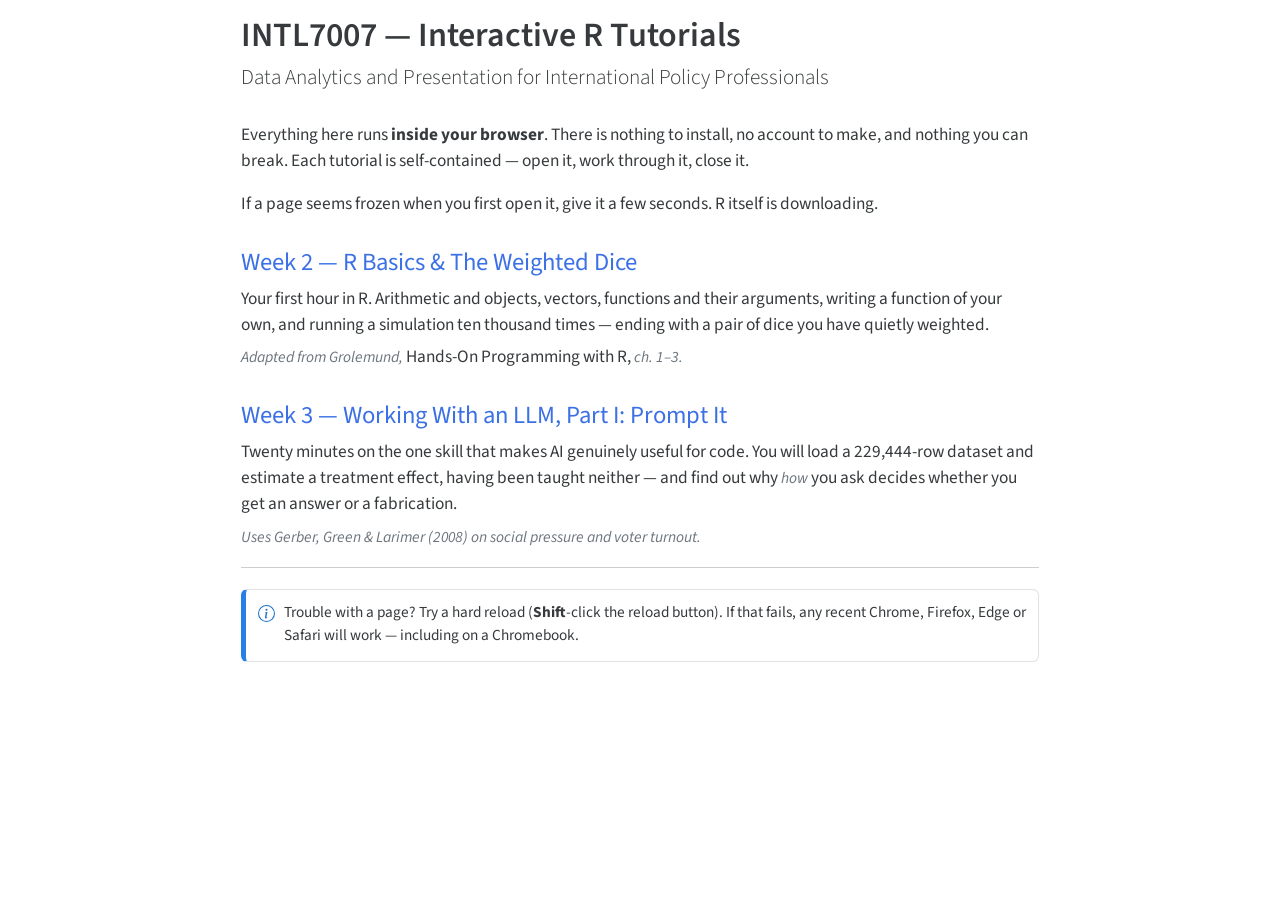
==== commit bbe70d97: "Restructure site into per-week directories; add Week 3 LLM activity The site was a single flat tutor" ====
--- a/docs/index.html
+++ b/docs/index.html
@@ -7,7 +7,7 @@
 <meta name="viewport" content="width=device-width, initial-scale=1.0, user-scalable=yes">
 
 
-<title>R Basics &amp; The Weighted Dice</title>
+<title>INTL7007 — Interactive R Tutorials</title>
 <style>
 code{white-space: pre-wrap;}
 span.smallcaps{font-variant: small-caps;}
@@ -20,40 +20,6 @@
   margin: 0 0.8em 0.2em -1em; /* quarto-specific, see https://github.com/quarto-dev/quarto-cli/issues/4556 */ 
   vertical-align: middle;
 }
-/* CSS for syntax highlighting */
-pre > code.sourceCode { white-space: pre; position: relative; }
-pre > code.sourceCode > span { line-height: 1.25; }
-pre > code.sourceCode > span:empty { height: 1.2em; }
-.sourceCode { overflow: visible; }
-code.sourceCode > span { color: inherit; text-decoration: inherit; }
-div.sourceCode { margin: 1em 0; }
-pre.sourceCode { margin: 0; }
-@media screen {
-div.sourceCode { overflow: auto; }
-}
-@media print {
-pre > code.sourceCode { white-space: pre-wrap; }
-pre > code.sourceCode > span { display: inline-block; text-indent: -5em; padding-left: 5em; }
-}
-pre.numberSource code
-  { counter-reset: source-line 0; }
-pre.numberSource code > span
-  { position: relative; left: -4em; counter-increment: source-line; }
-pre.numberSource code > span > a:first-child::before
-  { content: counter(source-line);
-    position: relative; left: -1em; text-align: right; vertical-align: baseline;
-    border: none; display: inline-block;
-    -webkit-touch-callout: none; -webkit-user-select: none;
-    -khtml-user-select: none; -moz-user-select: none;
-    -ms-user-select: none; user-select: none;
-    padding: 0 4px; width: 4em;
-  }
-pre.numberSource { margin-left: 3em;  padding-left: 4px; }
-div.sourceCode
-  {   }
-@media screen {
-pre > code.sourceCode > span > a:first-child::before { text-decoration: underline; }
-}
 </style>
 
 
@@ -67,44 +33,21 @@
 <script src="index_files/libs/bootstrap/bootstrap.min.js"></script>
 <link href="index_files/libs/bootstrap/bootstrap-icons.css" rel="stylesheet">
 <link href="index_files/libs/bootstrap/bootstrap-10daa034703793678e481cc8cee6d76f.min.css" rel="stylesheet" append-hash="true" id="quarto-bootstrap" data-mode="light">
-<script src="index_files/libs/quarto-contrib/live-runtime/live-runtime.js" type="module"></script>
-<link href="index_files/libs/quarto-contrib/live-runtime/live-runtime.css" rel="stylesheet">
-<style>html{ scroll-behavior: smooth; }</style>
-<script type="module" src="index_files/libs/quarto-ojs/quarto-ojs-runtime.js"></script>
-<link href="index_files/libs/quarto-ojs/quarto-ojs.css" rel="stylesheet">
 
 
 <link rel="stylesheet" href="styles.css">
 </head>
 
-<body>
+<body class="fullcontent">
 
 <div id="quarto-content" class="page-columns page-rows-contents page-layout-article">
-<div id="quarto-margin-sidebar" class="sidebar margin-sidebar">
-  <nav id="TOC" role="doc-toc" class="toc-active">
-    <h2 id="toc-title">Table of contents</h2>
-   
-  <ul class="collapse">
-  <li><a href="#welcome" id="toc-welcome" class="nav-link active" data-scroll-target="#welcome">Welcome</a></li>
-  <li><a href="#r-is-a-calculator" id="toc-r-is-a-calculator" class="nav-link" data-scroll-target="#r-is-a-calculator">1. R is a calculator</a></li>
-  <li><a href="#objects" id="toc-objects" class="nav-link" data-scroll-target="#objects">2. Objects</a></li>
-  <li><a href="#vectors-do-maths-all-at-once" id="toc-vectors-do-maths-all-at-once" class="nav-link" data-scroll-target="#vectors-do-maths-all-at-once">3. Vectors do maths all at once</a></li>
-  <li><a href="#functions" id="toc-functions" class="nav-link" data-scroll-target="#functions">4. Functions</a></li>
-  <li><a href="#rolling-two-dice" id="toc-rolling-two-dice" class="nav-link" data-scroll-target="#rolling-two-dice">5. Rolling two dice</a></li>
-  <li><a href="#write-your-own-function" id="toc-write-your-own-function" class="nav-link" data-scroll-target="#write-your-own-function">6. Write your own function</a></li>
-  <li><a href="#roll-it-10000-times" id="toc-roll-it-10000-times" class="nav-link" data-scroll-target="#roll-it-10000-times">7. Roll it 10,000 times</a></li>
-  <li><a href="#weight-the-dice" id="toc-weight-the-dice" class="nav-link" data-scroll-target="#weight-the-dice">8. Weight the dice</a></li>
-  <li><a href="#your-turn" id="toc-your-turn" class="nav-link" data-scroll-target="#your-turn">9. Your turn</a></li>
-  <li><a href="#what-you-learned" id="toc-what-you-learned" class="nav-link" data-scroll-target="#what-you-learned">What you learned</a></li>
-  </ul>
-</nav>
-</div>
+
 <main class="content" id="quarto-document-content">
 
 <header id="title-block-header" class="quarto-title-block default">
 <div class="quarto-title">
-<h1 class="title">R Basics &amp; The Weighted Dice</h1>
-<p class="subtitle lead">Your first hour in R — everything runs in this page, nothing to install</p>
+<h1 class="title">INTL7007 — Interactive R Tutorials</h1>
+<p class="subtitle lead">Data Analytics and Presentation for International Policy Professionals</p>
 </div>
 
 
@@ -121,754 +64,34 @@
 </header>
 
 
-<section id="welcome" class="level2 unnumbered">
-<h2 class="unnumbered anchored" data-anchor-id="welcome">Welcome</h2>
-<p>Today you are going to build a pair of dice in R — and then quietly weight them so they roll 12 more often than they should.</p>
-<p>Along the way you will meet almost everything you need to start using R: arithmetic and <strong>objects</strong>, <strong>vectors</strong>, <strong>functions</strong> and their <strong>arguments</strong>, writing a function of your own, and repeating a simulation ten thousand times.</p>
-<div class="callout callout-style-default callout-note callout-titled">
-<div class="callout-header d-flex align-content-center">
-<div class="callout-icon-container">
-<i class="callout-icon"></i>
+<p>Everything here runs <strong>inside your browser</strong>. There is nothing to install, no account to make, and nothing you can break. Each tutorial is self-contained — open it, work through it, close it.</p>
+<p>If a page seems frozen when you first open it, give it a few seconds. R itself is downloading.</p>
+<div class="tutorial-list">
+<section id="week-2-r-basics-the-weighted-dice" class="level3">
+<h3 class="anchored" data-anchor-id="week-2-r-basics-the-weighted-dice"><a href="dice/">Week 2 — R Basics &amp; The Weighted Dice</a></h3>
+<p>Your first hour in R. Arithmetic and objects, vectors, functions and their arguments, writing a function of your own, and running a simulation ten thousand times — ending with a pair of dice you have quietly weighted.</p>
+<p><em>Adapted from Grolemund,</em> Hands-On Programming with R, <em>ch.&nbsp;1–3.</em></p>
+</section>
+<section id="week-3-working-with-an-llm-part-i-prompt-it" class="level3">
+<h3 class="anchored" data-anchor-id="week-3-working-with-an-llm-part-i-prompt-it"><a href="llm/">Week 3 — Working With an LLM, Part I: Prompt It</a></h3>
+<p>Twenty minutes on the one skill that makes AI genuinely useful for code. You will load a 229,444-row dataset and estimate a treatment effect, having been taught neither — and find out why <em>how</em> you ask decides whether you get an answer or a fabrication.</p>
+<p><em>Uses Gerber, Green &amp; Larimer (2008) on social pressure and voter turnout.</em></p>
+</section>
 </div>
-<div class="callout-title-container flex-fill">
-How this page works
-</div>
-</div>
-<div class="callout-body-container callout-body">
-<p>Every grey box below is a <strong>real R console running inside your browser</strong>. Type in it, then click <strong>Run Code</strong>. There is nothing to install and nothing you can break — if a box gets into a mess, reload the page.</p>
-<p>The first box may take a few seconds to wake up while R loads. After that it is instant.</p>
-<p>Boxes with a <strong>Hint</strong> will nudge you; <strong>Solution</strong> shows the answer. Try it yourself before you peek.</p>
-</div>
-</div>
-</section>
-<section id="r-is-a-calculator" class="level2">
-<h2 class="anchored" data-anchor-id="r-is-a-calculator">1. R is a calculator</h2>
-<p>At its simplest, R evaluates what you type and prints the answer. Run this box as-is first:</p>
-<div class="cell">
-<div>
-<div id="webr-1" class="exercise-cell">
-
-</div>
-<script type="webr-1-contents">
-eyJhdHRyIjp7ImVkaXQiOnRydWUsImV2YWwiOnRydWV9LCJjb2RlIjoiMSArIDEifQ==
-</script>
-</div>
-</div>
-<p>R has the operators you would expect — <code>+  -  *  /  ^</code> — and some you may not. <code>%%</code> gives the remainder after division:</p>
-<div class="cell">
-<div>
-<div id="webr-2" class="exercise-cell">
-
-</div>
-<script type="webr-2-contents">
-eyJhdHRyIjp7ImVkaXQiOnRydWUsImV2YWwiOnRydWV9LCJjb2RlIjoiMTcgJSUgNVxuMl4xMCJ9
-</script>
-</div>
-</div>
-<div class="turn">
-<p><strong>Your turn.</strong> Work out how many minutes there are in a week.</p>
-</div>
-<div class="cell" data-exercise="ex_minutes">
-<div>
-<div id="webr-3" class="exercise-cell">
-
-</div>
-<script type="webr-3-contents">
-eyJhdHRyIjp7ImVkaXQiOnRydWUsImV2YWwiOnRydWUsImV4ZXJjaXNlIjoiZXhfbWludXRlcyJ9LCJjb2RlIjoiX19fX19fIn0=
-</script>
-</div>
-</div>
-<div class="hint webr-ojs-exercise exercise-hint d-none" data-exercise="ex_minutes">
-<div class="callout callout-style-default callout-tip callout-titled">
-<div class="callout-header d-flex align-content-center" data-bs-toggle="collapse" data-bs-target=".callout-2-contents" aria-controls="callout-2" aria-expanded="true" aria-label="Toggle callout">
-<div class="callout-icon-container">
-<i class="callout-icon"></i>
-</div>
-<div class="callout-title-container flex-fill">
-Hint
-</div>
-<div class="callout-btn-toggle d-inline-block border-0 py-1 ps-1 pe-0 float-end"><i class="callout-toggle"></i></div>
-</div>
-<div id="callout-2" class="callout-2-contents callout-collapse collapse show">
-<div class="callout-body-container callout-body">
-<p>Minutes in an hour, times hours in a day, times days in a week. Start with:</p>
-<div class="sourceCode" id="cb1"><pre class="sourceCode r code-with-copy"><code class="sourceCode r"><span id="cb1-1"><a href="#cb1-1" aria-hidden="true" tabindex="-1"></a><span class="dv">60</span> <span class="sc">*</span> <span class="dv">24</span></span></code><button title="Copy to Clipboard" class="code-copy-button"><i class="bi"></i></button></pre></div>
-</div>
-</div>
-</div>
-</div>
-<div class="webr-ojs-exercise exercise-solution d-none" data-exercise="ex_minutes">
-<p><strong>Solution:</strong></p>
-<div class="sourceCode" id="cb2"><pre class="sourceCode r code-with-copy"><code class="sourceCode r"><span id="cb2-1"><a href="#cb2-1" aria-hidden="true" tabindex="-1"></a><span class="dv">60</span> <span class="sc">*</span> <span class="dv">24</span> <span class="sc">*</span> <span class="dv">7</span></span></code><button title="Copy to Clipboard" class="code-copy-button"><i class="bi"></i></button></pre></div>
-<p>10,080 minutes.</p>
-</div>
-<section id="an-incomplete-command" class="level3">
-<h3 class="anchored" data-anchor-id="an-incomplete-command">An incomplete command</h3>
-<p>Run the box below exactly as it is:</p>
-<div class="cell">
-<div>
-<div id="webr-4" class="exercise-cell">
-
-</div>
-<script type="webr-4-contents">
-eyJhdHRyIjp7ImVkaXQiOnRydWUsImV2YWwiOnRydWV9LCJjb2RlIjoiNSAtIn0=
-</script>
-</div>
-</div>
-<p>You get an error: <code>unexpected end of input</code>. R got to the end of what you gave it and the command still wasn’t finished — you promised it something to subtract and never delivered.</p>
-<div class="callout callout-style-default callout-important callout-titled">
-<div class="callout-header d-flex align-content-center">
-<div class="callout-icon-container">
-<i class="callout-icon"></i>
-</div>
-<div class="callout-title-container flex-fill">
-This looks different in RStudio — and you need to recognise both
-</div>
-</div>
-<div class="callout-body-container callout-body">
-<p>This page runs each box as a complete chunk, so an unfinished command comes back as an error.</p>
-<p>The RStudio <strong>console</strong> works line by line, so it does something else: it shows you a <code>+</code> prompt and just sits there. That <code>+</code> is R saying <em>“I’m still waiting — you haven’t finished.”</em> It is not an error and nothing has crashed.</p>
-<p>When you see a <code>+</code> where you expected an answer, press <strong>Escape</strong> to cancel, then retype the whole command.</p>
-<p>Same cause, two different faces. This is the single most common thing that confuses people in their first week, and now it will not confuse you.</p>
-</div>
-</div>
-</section>
-</section>
-<section id="objects" class="level2">
-<h2 class="anchored" data-anchor-id="objects">2. Objects</h2>
-<p>You can store a result in an <strong>object</strong> with the arrow <code>&lt;-</code>. RStudio’s shortcut for the arrow is <strong>Alt + -</strong> on Windows, <strong>Option + -</strong> on a Mac.</p>
-<div class="cell">
-<div>
-<div id="webr-5" class="exercise-cell">
-
-</div>
-<script type="webr-5-contents">
-eyJhdHRyIjp7ImVkaXQiOnRydWUsImV2YWwiOnRydWV9LCJjb2RlIjoiYSA8LSAxXG5hIn0=
-</script>
-</div>
-</div>
-<p>Notice that assigning does <em>not</em> print anything. To see an object, type its name.</p>
-<p>Once an object exists, you can use it anywhere you would use its value:</p>
-<div class="cell">
-<div>
-<div id="webr-6" class="exercise-cell">
-
-</div>
-<script type="webr-6-contents">
-eyJhdHRyIjp7ImVkaXQiOnRydWUsImV2YWwiOnRydWV9LCJjb2RlIjoiYSA8LSAxXG5hICsgMlxuYSA8LSAxMDBcbmEgKyAyIn0=
-</script>
-</div>
-</div>
-<div class="turn">
-<p><strong>Your turn.</strong> Create an object called <code>die</code> that holds the numbers 1 through 6, then print it. The colon operator makes a sequence.</p>
-</div>
-<div class="cell" data-exercise="ex_die">
-<div>
-<div id="webr-7" class="exercise-cell">
-
-</div>
-<script type="webr-7-contents">
-eyJhdHRyIjp7ImVkaXQiOnRydWUsImV2YWwiOnRydWUsImV4ZXJjaXNlIjoiZXhfZGllIn0sImNvZGUiOiJfX19fX18ifQ==
-</script>
-</div>
-</div>
-<div class="hint webr-ojs-exercise exercise-hint d-none" data-exercise="ex_die">
-<div class="callout callout-style-default callout-tip callout-titled">
-<div class="callout-header d-flex align-content-center" data-bs-toggle="collapse" data-bs-target=".callout-4-contents" aria-controls="callout-4" aria-expanded="true" aria-label="Toggle callout">
-<div class="callout-icon-container">
-<i class="callout-icon"></i>
-</div>
-<div class="callout-title-container flex-fill">
-Hint
-</div>
-<div class="callout-btn-toggle d-inline-block border-0 py-1 ps-1 pe-0 float-end"><i class="callout-toggle"></i></div>
-</div>
-<div id="callout-4" class="callout-4-contents callout-collapse collapse show">
-<div class="callout-body-container callout-body">
-<p>Use the arrow to assign, then type the object’s name on the next line to see it.</p>
-<div class="sourceCode" id="cb3"><pre class="sourceCode r code-with-copy"><code class="sourceCode r"><span id="cb3-1"><a href="#cb3-1" aria-hidden="true" tabindex="-1"></a>die <span class="ot">&lt;-</span> ______</span>
-<span id="cb3-2"><a href="#cb3-2" aria-hidden="true" tabindex="-1"></a>die</span></code><button title="Copy to Clipboard" class="code-copy-button"><i class="bi"></i></button></pre></div>
-</div>
-</div>
-</div>
-</div>
-<div class="webr-ojs-exercise exercise-solution d-none" data-exercise="ex_die">
-<p><strong>Solution:</strong></p>
-<div class="sourceCode" id="cb4"><pre class="sourceCode r code-with-copy"><code class="sourceCode r"><span id="cb4-1"><a href="#cb4-1" aria-hidden="true" tabindex="-1"></a>die <span class="ot">&lt;-</span> <span class="dv">1</span><span class="sc">:</span><span class="dv">6</span></span>
-<span id="cb4-2"><a href="#cb4-2" aria-hidden="true" tabindex="-1"></a>die</span></code><button title="Copy to Clipboard" class="code-copy-button"><i class="bi"></i></button></pre></div>
-</div>
-<p>R is <strong>case sensitive</strong>: <code>die</code> and <code>Die</code> are two different objects. Names cannot begin with a number, and cannot contain spaces or most symbols.</p>
-<div class="callout callout-style-default callout-note callout-titled">
-<div class="callout-header d-flex align-content-center" data-bs-toggle="collapse" data-bs-target=".callout-5-contents" aria-controls="callout-5" aria-expanded="false" aria-label="Toggle callout">
-<div class="callout-icon-container">
-<i class="callout-icon"></i>
-</div>
-<div class="callout-title-container flex-fill">
-Check yourself: which of these are legal object names?
-</div>
-<div class="callout-btn-toggle d-inline-block border-0 py-1 ps-1 pe-0 float-end"><i class="callout-toggle"></i></div>
-</div>
-<div id="callout-5" class="callout-5-contents callout-collapse collapse">
-<div class="callout-body-container callout-body">
-<p><code>my_die</code>, <code>die2</code> and <code>.die</code> are all fine.</p>
-<p><code>2die</code> is not — names cannot start with a number. <code>my die</code> is not — names cannot contain spaces.</p>
-</div>
-</div>
-</div>
-</section>
-<section id="vectors-do-maths-all-at-once" class="level2">
-<h2 class="anchored" data-anchor-id="vectors-do-maths-all-at-once">3. Vectors do maths all at once</h2>
-<p><code>die</code> is not a single number — it is a <strong>vector</strong> of six numbers. When you do arithmetic on a vector, R does it to <em>every element</em>.</p>
-<p>Predict what each line prints before you run it:</p>
-<div class="cell">
-<div>
-<div id="webr-8" class="exercise-cell">
-
-</div>
-<script type="webr-8-contents">
-eyJhdHRyIjp7ImVkaXQiOnRydWUsImV2YWwiOnRydWV9LCJjb2RlIjoiZGllIDwtIDE6NlxuZGllIC0gMVxuZGllIC8gMlxuZGllICogZGllIn0=
-</script>
-</div>
-</div>
-<p>That last one may have surprised you. <code>die * die</code> did <strong>not</strong> do matrix multiplication — it multiplied each element by the element in the same position: 1×1, 2×2, 3×3, and so on. This is called <strong>element-wise</strong> execution and it is everywhere in R.</p>
-<section id="recycling" class="level3">
-<h3 class="anchored" data-anchor-id="recycling">Recycling</h3>
-<p>What if the two vectors are different lengths? R <strong>recycles</strong> the shorter one until it is long enough.</p>
-<div class="cell">
-<div>
-<div id="webr-9" class="exercise-cell">
-
-</div>
-<script type="webr-9-contents">
-eyJhdHRyIjp7ImVkaXQiOnRydWUsImV2YWwiOnRydWV9LCJjb2RlIjoiZGllIDwtIDE6NlxuZGllICsgMToyIn0=
-</script>
-</div>
-</div>
-<p><code>1:2</code> became <code>1 2 1 2 1 2</code>. Useful, and occasionally a trap — if the lengths don’t divide evenly R warns you, but still returns an answer.</p>
-<div class="turn">
-<p><strong>Your turn.</strong> Use <code>die</code> to produce the numbers <strong>2, 4, 6, 8, 10, 12</strong> without typing them out.</p>
-</div>
-<div class="cell" data-exercise="ex_double">
-<div>
-<div id="webr-10" class="exercise-cell">
-
-</div>
-<script type="webr-10-contents">
-eyJhdHRyIjp7ImVkaXQiOnRydWUsImV2YWwiOnRydWUsImV4ZXJjaXNlIjoiZXhfZG91YmxlIn0sImNvZGUiOiJkaWUgPC0gMTo2XG5fX19fX18ifQ==
-</script>
-</div>
-</div>
-<div class="webr-ojs-exercise exercise-solution d-none" data-exercise="ex_double">
-<p><strong>Solution:</strong></p>
-<div class="sourceCode" id="cb5"><pre class="sourceCode r code-with-copy"><code class="sourceCode r"><span id="cb5-1"><a href="#cb5-1" aria-hidden="true" tabindex="-1"></a>die <span class="ot">&lt;-</span> <span class="dv">1</span><span class="sc">:</span><span class="dv">6</span></span>
-<span id="cb5-2"><a href="#cb5-2" aria-hidden="true" tabindex="-1"></a>die <span class="sc">*</span> <span class="dv">2</span></span></code><button title="Copy to Clipboard" class="code-copy-button"><i class="bi"></i></button></pre></div>
-</div>
-</section>
-</section>
-<section id="functions" class="level2">
-<h2 class="anchored" data-anchor-id="functions">4. Functions</h2>
-<p>A <strong>function</strong> is a name followed by parentheses. Whatever you put inside the parentheses is what the function works on.</p>
-<div class="cell">
-<div>
-<div id="webr-11" class="exercise-cell">
-
-</div>
-<script type="webr-11-contents">
-eyJhdHRyIjp7ImVkaXQiOnRydWUsImV2YWwiOnRydWV9LCJjb2RlIjoiZGllIDwtIDE6NlxubWVhbihkaWUpXG5zdW0oZGllKVxucm91bmQoMy4xNDE1KVxuZmFjdG9yaWFsKDMpIn0=
-</script>
-</div>
-</div>
-<p>Functions can be nested — R works from the inside out:</p>
-<div class="cell">
-<div>
-<div id="webr-12" class="exercise-cell">
-
-</div>
-<script type="webr-12-contents">
-eyJhdHRyIjp7ImVkaXQiOnRydWUsImV2YWwiOnRydWV9LCJjb2RlIjoicm91bmQobWVhbigxOjYpKSJ9
-</script>
-</div>
-</div>
-<section id="sample" class="level3">
-<h3 class="anchored" data-anchor-id="sample"><code>sample()</code></h3>
-<p>The function that makes dice possible is <code>sample()</code>. It draws at random from a vector.</p>
-<div class="cell">
-<div>
-<div id="webr-13" class="exercise-cell">
-
-</div>
-<script type="webr-13-contents">
-eyJhdHRyIjp7ImVkaXQiOnRydWUsImV2YWwiOnRydWV9LCJjb2RlIjoiZGllIDwtIDE6Nlxuc2FtcGxlKHggPSBkaWUsIHNpemUgPSAxKSJ9
-</script>
-</div>
-</div>
-<p>Run it several times. You get a different number each time — you have just rolled a die.</p>
-</section>
-<section id="arguments" class="level3">
-<h3 class="anchored" data-anchor-id="arguments">Arguments</h3>
-<p><code>x</code> and <code>size</code> are the function’s <strong>arguments</strong>. To find out what arguments a function takes, use <code>args()</code>:</p>
-<div class="cell">
-<div>
-<div id="webr-14" class="exercise-cell">
-
-</div>
-<script type="webr-14-contents">
-eyJhdHRyIjp7ImVkaXQiOnRydWUsImV2YWwiOnRydWV9LCJjb2RlIjoiYXJncyhzYW1wbGUpXG5hcmdzKHJvdW5kKSJ9
-</script>
-</div>
-</div>
-<p><code>round(x, digits = 0)</code> shows that <code>digits</code> has a <strong>default value</strong> of 0. You only need to supply an argument if you want something other than the default:</p>
-<div class="cell">
-<div>
-<div id="webr-15" class="exercise-cell">
-
-</div>
-<script type="webr-15-contents">
-eyJhdHRyIjp7ImVkaXQiOnRydWUsImV2YWwiOnRydWV9LCJjb2RlIjoicm91bmQoMy4xNDE1KVxucm91bmQoMy4xNDE1LCBkaWdpdHMgPSAyKSJ9
-</script>
-</div>
-</div>
-<p>If you name your arguments, order does not matter. If you don’t name them, R matches them by position.</p>
-<div class="callout callout-style-default callout-note callout-titled">
-<div class="callout-header d-flex align-content-center" data-bs-toggle="collapse" data-bs-target=".callout-6-contents" aria-controls="callout-6" aria-expanded="false" aria-label="Toggle callout">
-<div class="callout-icon-container">
-<i class="callout-icon"></i>
-</div>
-<div class="callout-title-container flex-fill">
-Check yourself: which of these round pi to 2 decimal places?
-</div>
-<div class="callout-btn-toggle d-inline-block border-0 py-1 ps-1 pe-0 float-end"><i class="callout-toggle"></i></div>
-</div>
-<div id="callout-6" class="callout-6-contents callout-collapse collapse">
-<div class="callout-body-container callout-body">
-<p><code>round(3.1415, 2)</code>, <code>round(3.1415, digits = 2)</code> and <code>round(digits = 2, x = 3.1415)</code> all work.</p>
-<p><code>round(2, 3.1415)</code> does <strong>not</strong> — unnamed arguments are matched by position, so that rounds the number 2 to 3 decimal places.</p>
-</div>
-</div>
-</div>
-</section>
-</section>
-<section id="rolling-two-dice" class="level2">
-<h2 class="anchored" data-anchor-id="rolling-two-dice">5. Rolling two dice</h2>
-<p>Now roll a <strong>pair</strong> of dice. Change <code>size</code> to 2 and run it about ten times.</p>
-<div class="cell">
-<div>
-<div id="webr-16" class="exercise-cell">
-
-</div>
-<script type="webr-16-contents">
-eyJhdHRyIjp7ImVkaXQiOnRydWUsImV2YWwiOnRydWV9LCJjb2RlIjoiZGllIDwtIDE6Nlxuc2FtcGxlKGRpZSwgc2l6ZSA9IDIpIn0=
-</script>
-</div>
-</div>
-<p>Do you ever see a double — two of the same number?</p>
-<p>You won’t. By default <code>sample()</code> draws <strong>without replacement</strong>: once it has taken the 3, the 3 is gone and cannot come up again. That is not how dice work. Real dice sample <strong>with replacement</strong>.</p>
-<div class="cell">
-<div>
-<div id="webr-17" class="exercise-cell">
-
-</div>
-<script type="webr-17-contents">
-eyJhdHRyIjp7ImVkaXQiOnRydWUsImV2YWwiOnRydWV9LCJjb2RlIjoiZGllIDwtIDE6Nlxuc2FtcGxlKGRpZSwgc2l6ZSA9IDIsIHJlcGxhY2UgPSBUUlVFKSJ9
-</script>
-</div>
-</div>
-<p>Run that several times until you see a double.</p>
-<p>Now sum the two dice to get the roll:</p>
-<div class="cell">
-<div>
-<div id="webr-18" class="exercise-cell">
-
-</div>
-<script type="webr-18-contents">
-eyJhdHRyIjp7ImVkaXQiOnRydWUsImV2YWwiOnRydWV9LCJjb2RlIjoiZGllIDwtIDE6NlxuZGljZSA8LSBzYW1wbGUoZGllLCBzaXplID0gMiwgcmVwbGFjZSA9IFRSVUUpXG5zdW0oZGljZSkifQ==
-</script>
-</div>
-</div>
-<div class="callout callout-style-default callout-note callout-titled">
-<div class="callout-header d-flex align-content-center" data-bs-toggle="collapse" data-bs-target=".callout-7-contents" aria-controls="callout-7" aria-expanded="false" aria-label="Toggle callout">
-<div class="callout-icon-container">
-<i class="callout-icon"></i>
-</div>
-<div class="callout-title-container flex-fill">
-Check yourself: why did we need <code>replace = TRUE</code>?
-</div>
-<div class="callout-btn-toggle d-inline-block border-0 py-1 ps-1 pe-0 float-end"><i class="callout-toggle"></i></div>
-</div>
-<div id="callout-7" class="callout-7-contents callout-collapse collapse">
-<div class="callout-body-container callout-body">
-<p>Without it the same number cannot be drawn twice, so doubles would be impossible — and a pair of dice that can never roll snake eyes is not a pair of dice.</p>
-<p>It has nothing to do with replacing the object <code>die</code>; it is about whether a drawn value goes back in the bag before the next draw.</p>
-</div>
-</div>
-</div>
-</section>
-<section id="write-your-own-function" class="level2">
-<h2 class="anchored" data-anchor-id="write-your-own-function">6. Write your own function</h2>
-<p>Typing three lines every time you want to roll is tedious. Wrap it in a function of your own. The recipe is always the same:</p>
-<div class="sourceCode" id="cb6"><pre class="sourceCode r code-with-copy"><code class="sourceCode r"><span id="cb6-1"><a href="#cb6-1" aria-hidden="true" tabindex="-1"></a>name <span class="ot">&lt;-</span> <span class="cf">function</span>(arguments) {</span>
-<span id="cb6-2"><a href="#cb6-2" aria-hidden="true" tabindex="-1"></a>  body of code</span>
-<span id="cb6-3"><a href="#cb6-3" aria-hidden="true" tabindex="-1"></a>}</span></code><button title="Copy to Clipboard" class="code-copy-button"><i class="bi"></i></button></pre></div>
-<p>Here it is for our dice:</p>
-<div class="cell">
-<div>
-<div id="webr-19" class="exercise-cell">
-
-</div>
-<script type="webr-19-contents">
-[base64]
-</script>
-</div>
-</div>
-<p>Run <code>roll()</code> a few times. You have just built a tool.</p>
-<p>Two things to notice:</p>
-<ul>
-<li>A function returns its <strong>last line</strong>. That is why <code>sum(dice)</code> comes last.</li>
-<li><code>die</code> and <code>dice</code> live <em>inside</em> the function. They do not appear in your environment.</li>
-</ul>
-<div class="turn">
-<p><strong>Your turn.</strong> Right now <code>roll()</code> can only roll a six-sided die. Rewrite it so the die is an <strong>argument</strong> with a default of <code>1:6</code> — then it can roll anything.</p>
-</div>
-<div class="cell" data-exercise="ex_roll2">
-<div>
-<div id="webr-20" class="exercise-cell">
-
-</div>
-<script type="webr-20-contents">
-[base64]
-</script>
-</div>
-</div>
-<div class="hint webr-ojs-exercise exercise-hint d-none" data-exercise="ex_roll2">
-<div class="callout callout-style-default callout-tip callout-titled">
-<div class="callout-header d-flex align-content-center" data-bs-toggle="collapse" data-bs-target=".callout-8-contents" aria-controls="callout-8" aria-expanded="true" aria-label="Toggle callout">
-<div class="callout-icon-container">
-<i class="callout-icon"></i>
-</div>
-<div class="callout-title-container flex-fill">
-Hint
-</div>
-<div class="callout-btn-toggle d-inline-block border-0 py-1 ps-1 pe-0 float-end"><i class="callout-toggle"></i></div>
-</div>
-<div id="callout-8" class="callout-8-contents callout-collapse collapse show">
-<div class="callout-body-container callout-body">
-<p>The argument goes inside the parentheses, with its default value after an <code>=</code> sign. Then use that argument’s name inside <code>sample()</code>.</p>
-<div class="sourceCode" id="cb7"><pre class="sourceCode r code-with-copy"><code class="sourceCode r"><span id="cb7-1"><a href="#cb7-1" aria-hidden="true" tabindex="-1"></a>roll2 <span class="ot">&lt;-</span> <span class="cf">function</span>(<span class="at">die =</span> ______) {</span>
-<span id="cb7-2"><a href="#cb7-2" aria-hidden="true" tabindex="-1"></a>  ...</span>
-<span id="cb7-3"><a href="#cb7-3" aria-hidden="true" tabindex="-1"></a>}</span></code><button title="Copy to Clipboard" class="code-copy-button"><i class="bi"></i></button></pre></div>
-</div>
-</div>
-</div>
-</div>
-<div class="webr-ojs-exercise exercise-solution d-none" data-exercise="ex_roll2">
-<p><strong>Solution:</strong></p>
-<div class="sourceCode" id="cb8"><pre class="sourceCode r code-with-copy"><code class="sourceCode r"><span id="cb8-1"><a href="#cb8-1" aria-hidden="true" tabindex="-1"></a>roll2 <span class="ot">&lt;-</span> <span class="cf">function</span>(<span class="at">die =</span> <span class="dv">1</span><span class="sc">:</span><span class="dv">6</span>) {</span>
-<span id="cb8-2"><a href="#cb8-2" aria-hidden="true" tabindex="-1"></a>  dice <span class="ot">&lt;-</span> <span class="fu">sample</span>(die, <span class="at">size =</span> <span class="dv">2</span>, <span class="at">replace =</span> <span class="cn">TRUE</span>)</span>
-<span id="cb8-3"><a href="#cb8-3" aria-hidden="true" tabindex="-1"></a>  <span class="fu">sum</span>(dice)</span>
-<span id="cb8-4"><a href="#cb8-4" aria-hidden="true" tabindex="-1"></a>}</span>
-<span id="cb8-5"><a href="#cb8-5" aria-hidden="true" tabindex="-1"></a></span>
-<span id="cb8-6"><a href="#cb8-6" aria-hidden="true" tabindex="-1"></a><span class="fu">roll2</span>()</span>
-<span id="cb8-7"><a href="#cb8-7" aria-hidden="true" tabindex="-1"></a><span class="fu">roll2</span>(<span class="at">die =</span> <span class="dv">1</span><span class="sc">:</span><span class="dv">20</span>)</span></code><button title="Copy to Clipboard" class="code-copy-button"><i class="bi"></i></button></pre></div>
-</div>
-</section>
-<section id="roll-it-10000-times" class="level2">
-<h2 class="anchored" data-anchor-id="roll-it-10000-times">7. Roll it 10,000 times</h2>
-<p>One roll tells you nothing. <code>replicate()</code> repeats an expression as many times as you like and collects the results.</p>
-<div class="cell">
-<div>
-<div id="webr-21" class="exercise-cell">
-
-</div>
-<script type="webr-21-contents">
-[base64]
-</script>
-</div>
-</div>
-<p>Now do it ten thousand times and look at the shape of the results:</p>
-<div class="cell">
-<div>
-<div id="webr-22" class="exercise-cell">
-
-</div>
-<script type="webr-22-contents">
-[base64]
-</script>
-</div>
-</div>
-<p>A pyramid, peaking at 7. That is what a <strong>fair</strong> pair of dice looks like: there are six ways to make a 7 and only one way to make a 12.</p>
-<p>You can also count the outcomes directly:</p>
-<div class="cell">
-<div>
-<div id="webr-23" class="exercise-cell">
-
-</div>
-<script type="webr-23-contents">
-[base64]
-</script>
-</div>
-</div>
-</section>
-<section id="weight-the-dice" class="level2">
-<h2 class="anchored" data-anchor-id="weight-the-dice">8. Weight the dice</h2>
-<p>Time to cheat.</p>
-<p><code>sample()</code> has one more argument we haven’t used: <code>prob</code>. It takes a vector of probabilities — one for each value — saying how likely each is to be drawn.</p>
-<p>A <strong>fair</strong> die gives every side the same chance, 1/6 each:</p>
-<div class="cell">
-<div>
-<div id="webr-24" class="exercise-cell">
-
-</div>
-<script type="webr-24-contents">
-eyJhdHRyIjp7ImVkaXQiOnRydWUsImV2YWwiOnRydWV9LCJjb2RlIjoic2FtcGxlKDE6Niwgc2l6ZSA9IDIsIHJlcGxhY2UgPSBUUlVFLFxuICAgICAgIHByb2IgPSBjKDEvNiwgMS82LCAxLzYsIDEvNiwgMS82LCAxLzYpKSJ9
-</script>
-</div>
-</div>
-<div class="turn">
-<p><strong>Your turn.</strong> Load the dice. Make the 6 come up <strong>half</strong> the time, and split the rest evenly across 1 through 5 — 1/10 each. The six numbers must add up to 1.</p>
-</div>
-<div class="cell" data-exercise="ex_weight">
-<div>
-<div id="webr-25" class="exercise-cell">
-
-</div>
-<script type="webr-25-contents">
-[base64]
-</script>
-</div>
-</div>
-<div class="hint webr-ojs-exercise exercise-hint d-none" data-exercise="ex_weight">
-<div class="callout callout-style-default callout-tip callout-titled">
-<div class="callout-header d-flex align-content-center" data-bs-toggle="collapse" data-bs-target=".callout-9-contents" aria-controls="callout-9" aria-expanded="true" aria-label="Toggle callout">
-<div class="callout-icon-container">
-<i class="callout-icon"></i>
-</div>
-<div class="callout-title-container flex-fill">
-Hint
-</div>
-<div class="callout-btn-toggle d-inline-block border-0 py-1 ps-1 pe-0 float-end"><i class="callout-toggle"></i></div>
-</div>
-<div id="callout-9" class="callout-9-contents callout-collapse collapse show">
-<div class="callout-body-container callout-body">
-<p>Five sides at 1/10, and the six at 5/10. Check they sum to 1:</p>
-<div class="sourceCode" id="cb9"><pre class="sourceCode r code-with-copy"><code class="sourceCode r"><span id="cb9-1"><a href="#cb9-1" aria-hidden="true" tabindex="-1"></a><span class="fu">sum</span>(<span class="fu">c</span>(<span class="dv">1</span><span class="sc">/</span><span class="dv">10</span>, <span class="dv">1</span><span class="sc">/</span><span class="dv">10</span>, <span class="dv">1</span><span class="sc">/</span><span class="dv">10</span>, <span class="dv">1</span><span class="sc">/</span><span class="dv">10</span>, <span class="dv">1</span><span class="sc">/</span><span class="dv">10</span>, <span class="dv">5</span><span class="sc">/</span><span class="dv">10</span>))</span></code><button title="Copy to Clipboard" class="code-copy-button"><i class="bi"></i></button></pre></div>
-</div>
-</div>
-</div>
-</div>
-<div class="webr-ojs-exercise exercise-solution d-none" data-exercise="ex_weight">
-<p><strong>Solution:</strong></p>
-<div class="sourceCode" id="cb10"><pre class="sourceCode r code-with-copy"><code class="sourceCode r"><span id="cb10-1"><a href="#cb10-1" aria-hidden="true" tabindex="-1"></a>roll <span class="ot">&lt;-</span> <span class="cf">function</span>() {</span>
-<span id="cb10-2"><a href="#cb10-2" aria-hidden="true" tabindex="-1"></a>  die <span class="ot">&lt;-</span> <span class="dv">1</span><span class="sc">:</span><span class="dv">6</span></span>
-<span id="cb10-3"><a href="#cb10-3" aria-hidden="true" tabindex="-1"></a>  dice <span class="ot">&lt;-</span> <span class="fu">sample</span>(die, <span class="at">size =</span> <span class="dv">2</span>, <span class="at">replace =</span> <span class="cn">TRUE</span>,</span>
-<span id="cb10-4"><a href="#cb10-4" aria-hidden="true" tabindex="-1"></a>                 <span class="at">prob =</span> <span class="fu">c</span>(<span class="dv">1</span><span class="sc">/</span><span class="dv">10</span>, <span class="dv">1</span><span class="sc">/</span><span class="dv">10</span>, <span class="dv">1</span><span class="sc">/</span><span class="dv">10</span>, <span class="dv">1</span><span class="sc">/</span><span class="dv">10</span>, <span class="dv">1</span><span class="sc">/</span><span class="dv">10</span>, <span class="dv">5</span><span class="sc">/</span><span class="dv">10</span>))</span>
-<span id="cb10-5"><a href="#cb10-5" aria-hidden="true" tabindex="-1"></a>  <span class="fu">sum</span>(dice)</span>
-<span id="cb10-6"><a href="#cb10-6" aria-hidden="true" tabindex="-1"></a>}</span>
-<span id="cb10-7"><a href="#cb10-7" aria-hidden="true" tabindex="-1"></a></span>
-<span id="cb10-8"><a href="#cb10-8" aria-hidden="true" tabindex="-1"></a><span class="fu">roll</span>()</span></code><button title="Copy to Clipboard" class="code-copy-button"><i class="bi"></i></button></pre></div>
-</div>
-<section id="does-it-work" class="level3">
-<h3 class="anchored" data-anchor-id="does-it-work">Does it work?</h3>
-<div class="callout callout-style-default callout-warning callout-titled">
-<div class="callout-header d-flex align-content-center" data-bs-toggle="collapse" data-bs-target=".callout-10-contents" aria-controls="callout-10" aria-expanded="false" aria-label="Toggle callout">
-<div class="callout-icon-container">
-<i class="callout-icon"></i>
-</div>
-<div class="callout-title-container flex-fill">
-Spoiler — open this only after you have filled in the blanks above
-</div>
-<div class="callout-btn-toggle d-inline-block border-0 py-1 ps-1 pe-0 float-end"><i class="callout-toggle"></i></div>
-</div>
-<div id="callout-10" class="callout-10-contents callout-collapse collapse">
-<div class="callout-body-container callout-body">
-<p>Ten thousand rolls of the loaded dice. Compare this histogram with the fair one from Section 7.</p>
-<div class="cell">
-<div>
-<div id="webr-26" class="exercise-cell">
-
-</div>
-<script type="webr-26-contents">
-[base64]
-</script>
-</div>
-</div>
-</div>
-</div>
-</div>
-<p>The peak has slid to the right and 12 is now common. The mean roll is close to 9, well above the fair 7. If you played this at a casino table, the casino would notice.</p>
-<div class="callout callout-style-default callout-note callout-titled">
-<div class="callout-header d-flex align-content-center" data-bs-toggle="collapse" data-bs-target=".callout-11-contents" aria-controls="callout-11" aria-expanded="false" aria-label="Toggle callout">
-<div class="callout-icon-container">
-<i class="callout-icon"></i>
-</div>
-<div class="callout-title-container flex-fill">
-Check yourself: with those weights, which sum is now most likely?
-</div>
-<div class="callout-btn-toggle d-inline-block border-0 py-1 ps-1 pe-0 float-end"><i class="callout-toggle"></i></div>
-</div>
-<div id="callout-11" class="callout-11-contents callout-collapse collapse">
-<div class="callout-body-container callout-body">
-<p><strong>12.</strong> A 12 requires two sixes, and sixes are now the most common face by far. 7 wins for <em>fair</em> dice, but not for these. Run <code>table(rolls)</code> and see.</p>
-</div>
-</div>
-</div>
-</section>
-</section>
-<section id="your-turn" class="level2">
-<h2 class="anchored" data-anchor-id="your-turn">9. Your turn</h2>
-<p>No hints on these. Everything you need is somewhere above.</p>
-<p><strong>Challenge 1.</strong> Write <code>roll_n()</code>, a function that rolls <code>n</code> fair dice (default 2) and returns their sum.</p>
-<div class="cell" data-exercise="ex_ch1">
-<div>
-<div id="webr-27" class="exercise-cell">
-
-</div>
-<script type="webr-27-contents">
-eyJhdHRyIjp7ImVkaXQiOnRydWUsImV2YWwiOnRydWUsImV4ZXJjaXNlIjoiZXhfY2gxIn0sImNvZGUiOiIifQ==
-</script>
-</div>
-</div>
-<div class="webr-ojs-exercise exercise-solution d-none" data-exercise="ex_ch1">
-<p><strong>One solution:</strong></p>
-<div class="sourceCode" id="cb11"><pre class="sourceCode r code-with-copy"><code class="sourceCode r"><span id="cb11-1"><a href="#cb11-1" aria-hidden="true" tabindex="-1"></a>roll_n <span class="ot">&lt;-</span> <span class="cf">function</span>(<span class="at">n =</span> <span class="dv">2</span>) {</span>
-<span id="cb11-2"><a href="#cb11-2" aria-hidden="true" tabindex="-1"></a>  <span class="fu">sum</span>(<span class="fu">sample</span>(<span class="dv">1</span><span class="sc">:</span><span class="dv">6</span>, <span class="at">size =</span> n, <span class="at">replace =</span> <span class="cn">TRUE</span>))</span>
-<span id="cb11-3"><a href="#cb11-3" aria-hidden="true" tabindex="-1"></a>}</span>
-<span id="cb11-4"><a href="#cb11-4" aria-hidden="true" tabindex="-1"></a></span>
-<span id="cb11-5"><a href="#cb11-5" aria-hidden="true" tabindex="-1"></a><span class="fu">roll_n</span>()</span>
-<span id="cb11-6"><a href="#cb11-6" aria-hidden="true" tabindex="-1"></a><span class="fu">roll_n</span>(<span class="dv">5</span>)</span></code><button title="Copy to Clipboard" class="code-copy-button"><i class="bi"></i></button></pre></div>
-</div>
-<p><strong>Challenge 2.</strong> Weight a die so that <strong>1 never comes up at all</strong>, and the other five faces are equally likely. Roll it 10,000 times and check with <code>table()</code> that no 1s appear.</p>
-<div class="cell" data-exercise="ex_ch2">
-<div>
-<div id="webr-28" class="exercise-cell">
-
-</div>
-<script type="webr-28-contents">
-eyJhdHRyIjp7ImVkaXQiOnRydWUsImV2YWwiOnRydWUsImV4ZXJjaXNlIjoiZXhfY2gyIn0sImNvZGUiOiIifQ==
-</script>
-</div>
-</div>
-<div class="webr-ojs-exercise exercise-solution d-none" data-exercise="ex_ch2">
-<p><strong>One solution:</strong></p>
-<div class="sourceCode" id="cb12"><pre class="sourceCode r code-with-copy"><code class="sourceCode r"><span id="cb12-1"><a href="#cb12-1" aria-hidden="true" tabindex="-1"></a>weird <span class="ot">&lt;-</span> <span class="fu">replicate</span>(<span class="dv">10000</span>,</span>
-<span id="cb12-2"><a href="#cb12-2" aria-hidden="true" tabindex="-1"></a>  <span class="fu">sample</span>(<span class="dv">1</span><span class="sc">:</span><span class="dv">6</span>, <span class="at">size =</span> <span class="dv">1</span>, <span class="at">replace =</span> <span class="cn">TRUE</span>,</span>
-<span id="cb12-3"><a href="#cb12-3" aria-hidden="true" tabindex="-1"></a>         <span class="at">prob =</span> <span class="fu">c</span>(<span class="dv">0</span>, <span class="fl">0.2</span>, <span class="fl">0.2</span>, <span class="fl">0.2</span>, <span class="fl">0.2</span>, <span class="fl">0.2</span>)))</span>
-<span id="cb12-4"><a href="#cb12-4" aria-hidden="true" tabindex="-1"></a></span>
-<span id="cb12-5"><a href="#cb12-5" aria-hidden="true" tabindex="-1"></a><span class="fu">table</span>(weird)</span></code><button title="Copy to Clipboard" class="code-copy-button"><i class="bi"></i></button></pre></div>
-<p>A probability of exactly 0 means that face can never be drawn.</p>
-</div>
-<p><strong>Challenge 3.</strong> The weighted dice in Section 8 average about 9. Can you push the average roll all the way to <strong>10</strong>? Change the <code>prob</code> values, run 10,000 rolls, check the <code>mean()</code>, and try again. How high could the average possibly go?</p>
-<div class="cell" data-exercise="ex_ch3">
-<div>
-<div id="webr-29" class="exercise-cell">
-
-</div>
-<script type="webr-29-contents">
-eyJhdHRyIjp7ImVkaXQiOnRydWUsImV2YWwiOnRydWUsImV4ZXJjaXNlIjoiZXhfY2gzIn0sImNvZGUiOiIifQ==
-</script>
-</div>
-</div>
-</section>
-<section id="what-you-learned" class="level2 unnumbered">
-<h2 class="unnumbered anchored" data-anchor-id="what-you-learned">What you learned</h2>
-<p>In under an hour you used:</p>
-<table class="caption-top table">
-<thead>
-<tr class="header">
-<th>Idea</th>
-<th>Looks like</th>
-</tr>
-</thead>
-<tbody>
-<tr class="odd">
-<td>Arithmetic</td>
-<td><code>1 + 1</code>, <code>2^10</code>, <code>17 %% 5</code></td>
-</tr>
-<tr class="even">
-<td>Objects</td>
-<td><code>die &lt;- 1:6</code></td>
-</tr>
-<tr class="odd">
-<td>Vectors</td>
-<td><code>1:6</code>, element-wise math, recycling</td>
-</tr>
-<tr class="even">
-<td>Functions</td>
-<td><code>sum()</code>, <code>mean()</code>, <code>round()</code>, <code>sample()</code></td>
-</tr>
-<tr class="odd">
-<td>Arguments &amp; defaults</td>
-<td><code>args(round)</code>, <code>round(x, digits = 2)</code></td>
-</tr>
-<tr class="even">
-<td>Writing functions</td>
-<td><code>roll &lt;- function() { ... }</code></td>
-</tr>
-<tr class="odd">
-<td>Repetition</td>
-<td><code>replicate(10000, roll())</code></td>
-</tr>
-<tr class="even">
-<td>Summarising</td>
-<td><code>table()</code>, <code>hist()</code>, <code>mean()</code></td>
-</tr>
-</tbody>
-</table>
-<p>That is the core of the language. Everything else is more functions.</p>
-<div class="callout callout-style-default callout-tip callout-titled">
-<div class="callout-header d-flex align-content-center">
-<div class="callout-icon-container">
-<i class="callout-icon"></i>
-</div>
-<div class="callout-title-container flex-fill">
-Next step: do it again in real R
-</div>
-</div>
-<div class="callout-body-container callout-body">
-<p>This page runs a sandboxed R inside your browser. To do this on your own machine — which is where you’ll work from here on — download <a href="dice-fallback.R"><code>dice-fallback.R</code></a>, open it in RStudio, and run it line by line with <strong>Ctrl+Enter</strong> (<strong>Cmd+Enter</strong> on a Mac).</p>
-</div>
-</div>
+<hr>
 <div class="callout callout-style-simple callout-note">
 <div class="callout-body d-flex">
 <div class="callout-icon-container">
 <i class="callout-icon"></i>
 </div>
 <div class="callout-body-container">
-<p>Adapted from Garrett Grolemund, <em>Hands-On Programming with R</em>, Chapters 1–3 — free online at <a href="https://rstudio-education.github.io/hopr/basics.html">rstudio-education.github.io/hopr</a>. Runs on <a href="https://docs.r-wasm.org/webr/latest/">webR</a> via <a href="https://r-wasm.github.io/quarto-live/">quarto-live</a>.</p>
+<p>Trouble with a page? Try a hard reload (<strong>Shift</strong>-click the reload button). If that fails, any recent Chrome, Firefox, Edge or Safari will work — including on a Chromebook.</p>
 </div>
 </div>
 </div>
-<script type="webr-data">
-eyJvcHRpb25zIjp7ImJhc2VVcmwiOiJodHRwczovL3dlYnIuci13YXNtLm9yZy92MC42LjAvIn0sInBhY2thZ2VzIjp7InBrZ3MiOlsiZXZhbHVhdGUiLCJrbml0ciIsImh0bWx0b29scyJdLCJyZXBvcyI6W119LCJyZW5kZXJfZGYiOiJkZWZhdWx0In0=
-</script>
-<script type="ojs-module-contents">
-[base64]
-</script>
-<div id="exercise-loading-indicator" class="exercise-loading-indicator d-none d-flex align-items-center gap-2">
-<div id="exercise-loading-status" class="d-flex gap-2">
-
-</div>
-<div class="spinner-grow spinner-grow-sm">
-
-</div>
-</div>
-<script type="vfs-file">
-W10=
-</script>
-</section>
 
 </main>
 <!-- /main column -->
-<script type="ojs-module-contents">
-eyJjb250ZW50cyI6W119
-</script>
-<script type="module">
-if (window.location.protocol === "file:") { alert("The OJS runtime does not work with file:// URLs. Please use a web server to view this document."); }
-window._ojs.paths.runtimeToDoc = "../../..";
-window._ojs.paths.runtimeToRoot = "../../..";
-window._ojs.paths.docToRoot = "";
-window._ojs.selfContained = false;
-window._ojs.runtime.interpretFromScriptTags();
-</script>
 <script id="quarto-html-after-body" type="application/javascript">
 window.document.addEventListener("DOMContentLoaded", function (event) {
   const toggleBodyColorMode = (bsSheetEl) => {
@@ -1291,5 +514,4 @@
 
 
 
-<script src="index_files/libs/quarto-html/zenscroll-min.js"></script>
 </body></html>
--- a/docs/styles.css
+++ b/docs/styles.css
@@ -24,3 +24,64 @@
 
 /* Section rules */
 h2 { border-bottom: 2px solid #dee2e6; padding-bottom: .3rem; margin-top: 2.5rem; }
+
+/* ---- Part I: Prompt It ---- */
+
+/* The one rule */
+.rule {
+  border: 2px solid #1a5490;
+  background: #f2f7fb;
+  padding: 1rem 1.25rem;
+  margin: 1.5rem 0;
+  border-radius: 5px;
+}
+.rule strong { color: #1a5490; }
+
+/* Target output boxes */
+.target {
+  border-left: 4px solid #1e7a45;
+  background: #f1f8f4;
+  padding: .75rem 1rem;
+  margin: 1rem 0;
+  border-radius: 0 4px 4px 0;
+}
+.target strong { color: #1e7a45; }
+.target pre {
+  background: #fff;
+  border: 1px solid #cfe3d6;
+  margin-bottom: 0;
+}
+
+/* Timing chips in the margin of a heading */
+.timing {
+  display: inline-block;
+  font-size: .75rem;
+  font-weight: 600;
+  letter-spacing: .04em;
+  text-transform: uppercase;
+  color: #6c757d;
+  border: 1px solid #ced4da;
+  border-radius: 999px;
+  padding: .1rem .6rem;
+  vertical-align: middle;
+  margin-left: .5rem;
+}
+
+@media (prefers-color-scheme: dark) {
+  .rule   { background: #16232e; border-color: #4a90c2; }
+  .rule strong { color: #7ab8e0; }
+  .target { background: #16261d; border-left-color: #4caf7d; }
+  .target strong { color: #6fce9c; }
+  .target pre { background: #0f1a14; border-color: #2e4a3a; }
+}
+
+/* ---- Landing page ---- */
+.tutorial-list h3 {
+  margin-top: 1.8rem;
+  border: 0;
+  padding-bottom: 0;
+}
+.tutorial-list h3 a { text-decoration: none; }
+.tutorial-list h3 a:hover { text-decoration: underline; }
+.tutorial-list p { margin-bottom: .4rem; }
+.tutorial-list em { color: #6c757d; font-size: .92rem; }
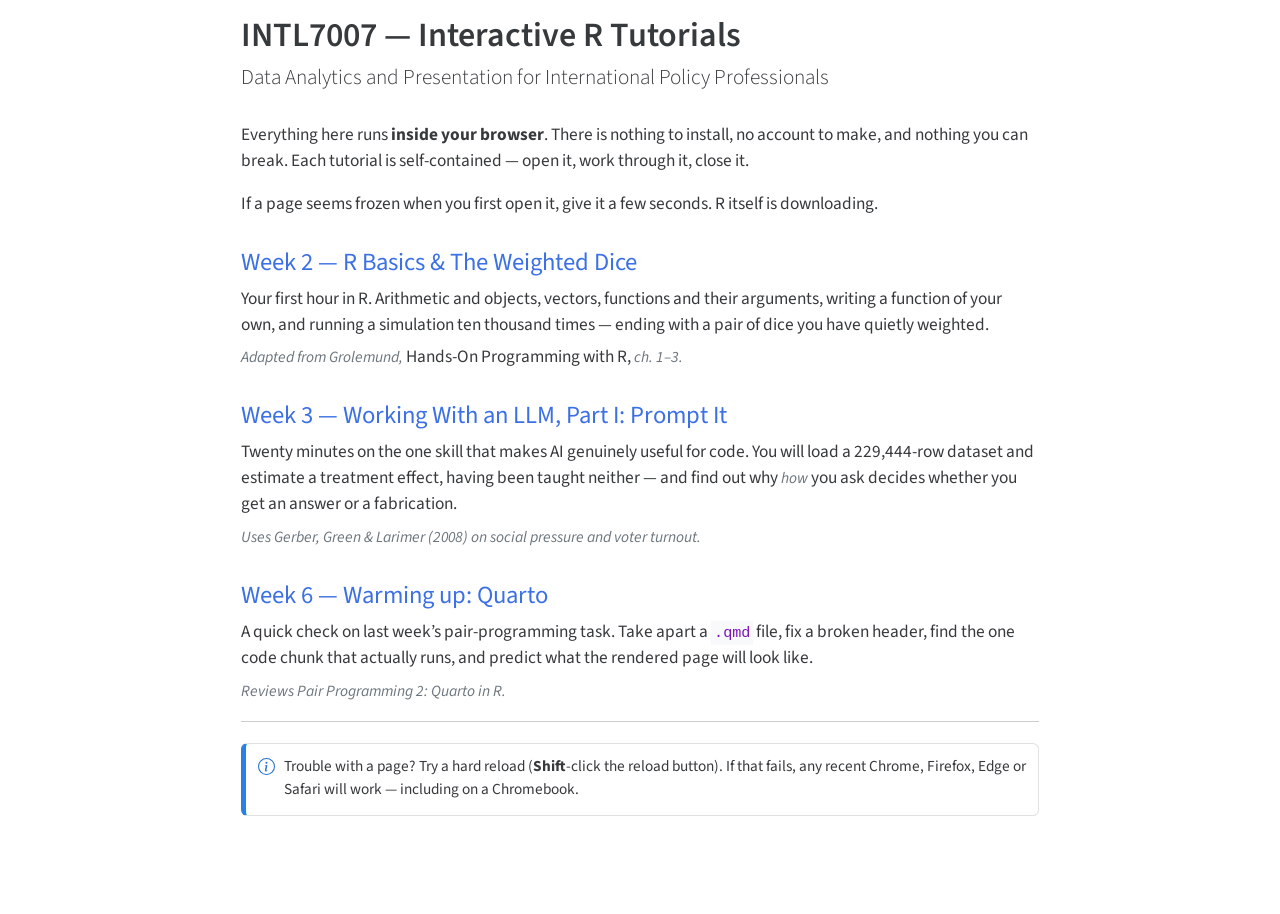
==== commit 9b04ab4f: "Add Week 6 Quarto warm-up reviewing Pair Programming 2 Co-Authored-By: Claude Opus 5.5 <noreply@anth" ====
--- a/docs/index.html
+++ b/docs/index.html
@@ -76,6 +76,11 @@
 <h3 class="anchored" data-anchor-id="week-3-working-with-an-llm-part-i-prompt-it"><a href="llm/">Week 3 — Working With an LLM, Part I: Prompt It</a></h3>
 <p>Twenty minutes on the one skill that makes AI genuinely useful for code. You will load a 229,444-row dataset and estimate a treatment effect, having been taught neither — and find out why <em>how</em> you ask decides whether you get an answer or a fabrication.</p>
 <p><em>Uses Gerber, Green &amp; Larimer (2008) on social pressure and voter turnout.</em></p>
+</section>
+<section id="week-6-warming-up-quarto" class="level3">
+<h3 class="anchored" data-anchor-id="week-6-warming-up-quarto"><a href="quarto/">Week 6 — Warming up: Quarto</a></h3>
+<p>A quick check on last week’s pair-programming task. Take apart a <code>.qmd</code> file, fix a broken header, find the one code chunk that actually runs, and predict what the rendered page will look like.</p>
+<p><em>Reviews Pair Programming 2: Quarto in R.</em></p>
 </section>
 </div>
 <hr>
--- a/docs/styles.css
+++ b/docs/styles.css
@@ -85,3 +85,33 @@
 .tutorial-list h3 a:hover { text-decoration: underline; }
 .tutorial-list p { margin-bottom: .4rem; }
 .tutorial-list em { color: #6c757d; font-size: .92rem; }
+
+/* ---- Quarto warm-up ---- */
+
+/* Four chunk variants side by side on wide screens */
+.chunk-grid {
+  display: grid;
+  grid-template-columns: repeat(2, minmax(0, 1fr));
+  gap: 0 1.25rem;
+}
+.chunk-grid > p { margin: .8rem 0 .2rem; font-weight: 700; }
+@media (max-width: 640px) {
+  .chunk-grid { grid-template-columns: 1fr; }
+}
+
+/* Mock of a rendered HTML page */
+.rendered {
+  border: 1px solid #dee2e6;
+  border-radius: 6px;
+  background: #fff;
+  color: #212529;
+  padding: 1.1rem 1.4rem;
+  margin: .75rem 0 1rem;
+  box-shadow: 0 2px 6px rgba(0,0,0,.06);
+}
+.rendered .r-title { font-size: 1.6rem; font-weight: 600; margin: 0 0 .6rem; }
+.rendered .r-meta  { font-size: .72rem; letter-spacing: .06em; color: #6c757d; margin-bottom: 1rem; }
+.rendered .r-h2    { font-size: 1.25rem; font-weight: 600; border-bottom: 1px solid #dee2e6; padding-bottom: .2rem; margin: .8rem 0 .5rem; }
+.rendered pre      { margin: .4rem 0; padding: .5rem .75rem; border-radius: 4px; }
+.rendered .r-code  { background: #f1f3f5; }
+.rendered .r-out   { background: #fff; border: 1px solid #e9ecef; }
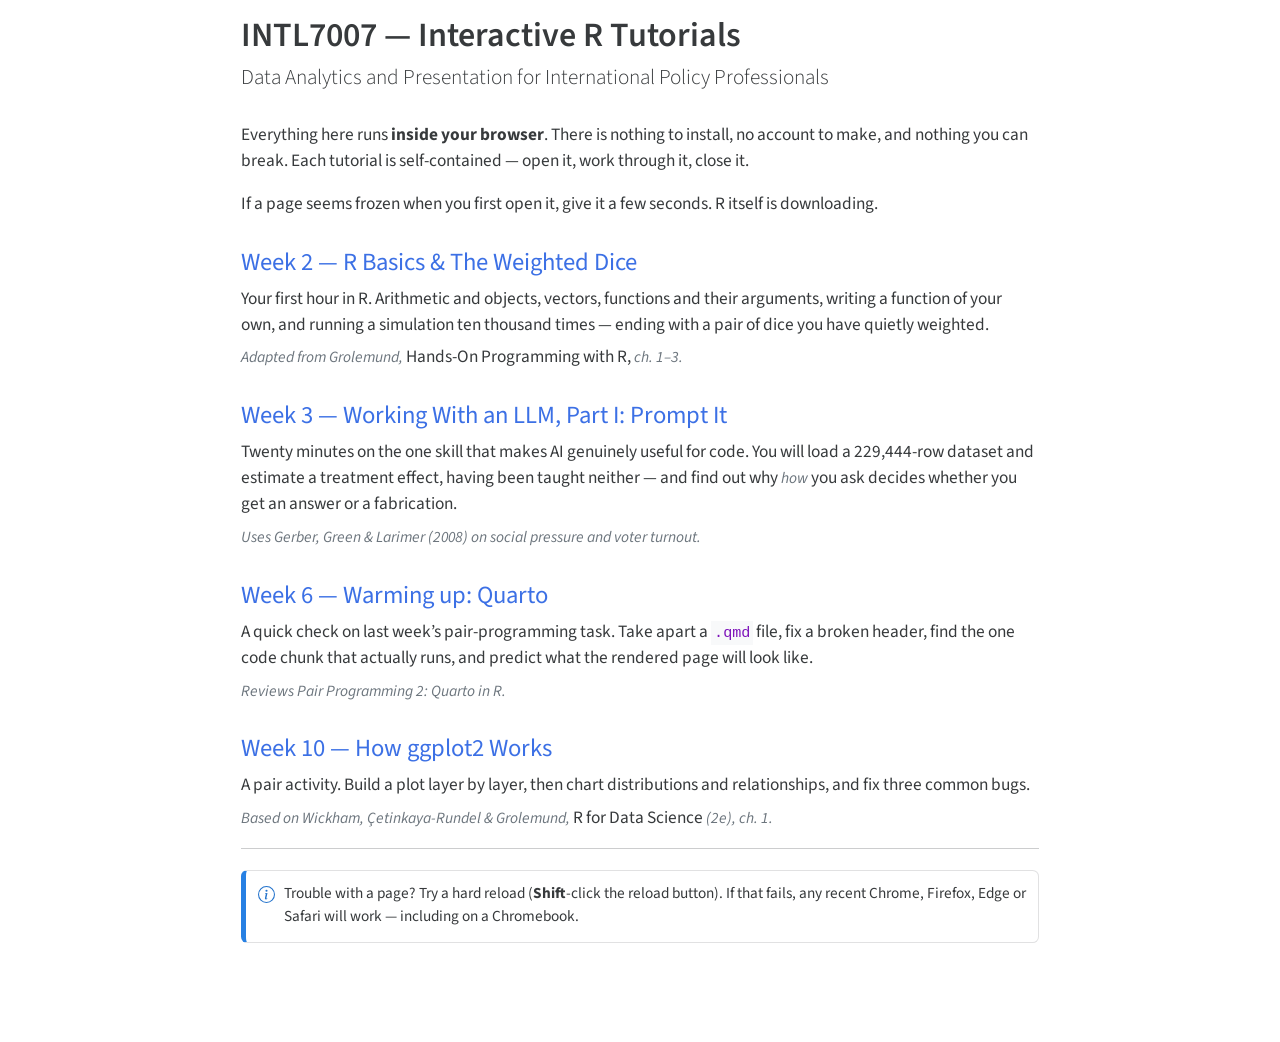
==== commit 0a8b4ab5: "Add Week 10 pair activity: How ggplot2 Works" ====
--- a/docs/index.html
+++ b/docs/index.html
@@ -81,6 +81,11 @@
 <h3 class="anchored" data-anchor-id="week-6-warming-up-quarto"><a href="quarto/">Week 6 — Warming up: Quarto</a></h3>
 <p>A quick check on last week’s pair-programming task. Take apart a <code>.qmd</code> file, fix a broken header, find the one code chunk that actually runs, and predict what the rendered page will look like.</p>
 <p><em>Reviews Pair Programming 2: Quarto in R.</em></p>
+</section>
+<section id="week-10-how-ggplot2-works" class="level3">
+<h3 class="anchored" data-anchor-id="week-10-how-ggplot2-works"><a href="ggplot/">Week 10 — How ggplot2 Works</a></h3>
+<p>A pair activity. Build a plot layer by layer, then chart distributions and relationships, and fix three common bugs.</p>
+<p><em>Based on Wickham, Çetinkaya-Rundel &amp; Grolemund,</em> R for Data Science <em>(2e), ch.&nbsp;1.</em></p>
 </section>
 </div>
 <hr>
--- a/docs/styles.css
+++ b/docs/styles.css
@@ -115,3 +115,33 @@
 .rendered pre      { margin: .4rem 0; padding: .5rem .75rem; border-radius: 4px; }
 .rendered .r-code  { background: #f1f3f5; }
 .rendered .r-out   { background: #fff; border: 1px solid #e9ecef; }
+
+/* ---- ggplot2 pair activity ---- */
+
+/* Driver/navigator instructions */
+.pair {
+  border: 2px solid #1a5490;
+  background: #f2f7fb;
+  padding: .75rem 1rem;
+  margin: 1.25rem 0;
+  border-radius: 5px;
+}
+
+/* "Swap" marker: hand the keyboard to your partner */
+.swap-chip {
+  display: inline-block;
+  font-size: .75rem;
+  font-weight: 700;
+  letter-spacing: .06em;
+  text-transform: uppercase;
+  color: #fff;
+  background: #1a5490;
+  border-radius: 999px;
+  padding: .15rem .7rem;
+}
+.swap-chip::before { content: "⇄ "; }
+
+@media (prefers-color-scheme: dark) {
+  .pair { background: #16232e; border-color: #4a90c2; }
+  .swap-chip { background: #4a90c2; color: #0f1a24; }
+}
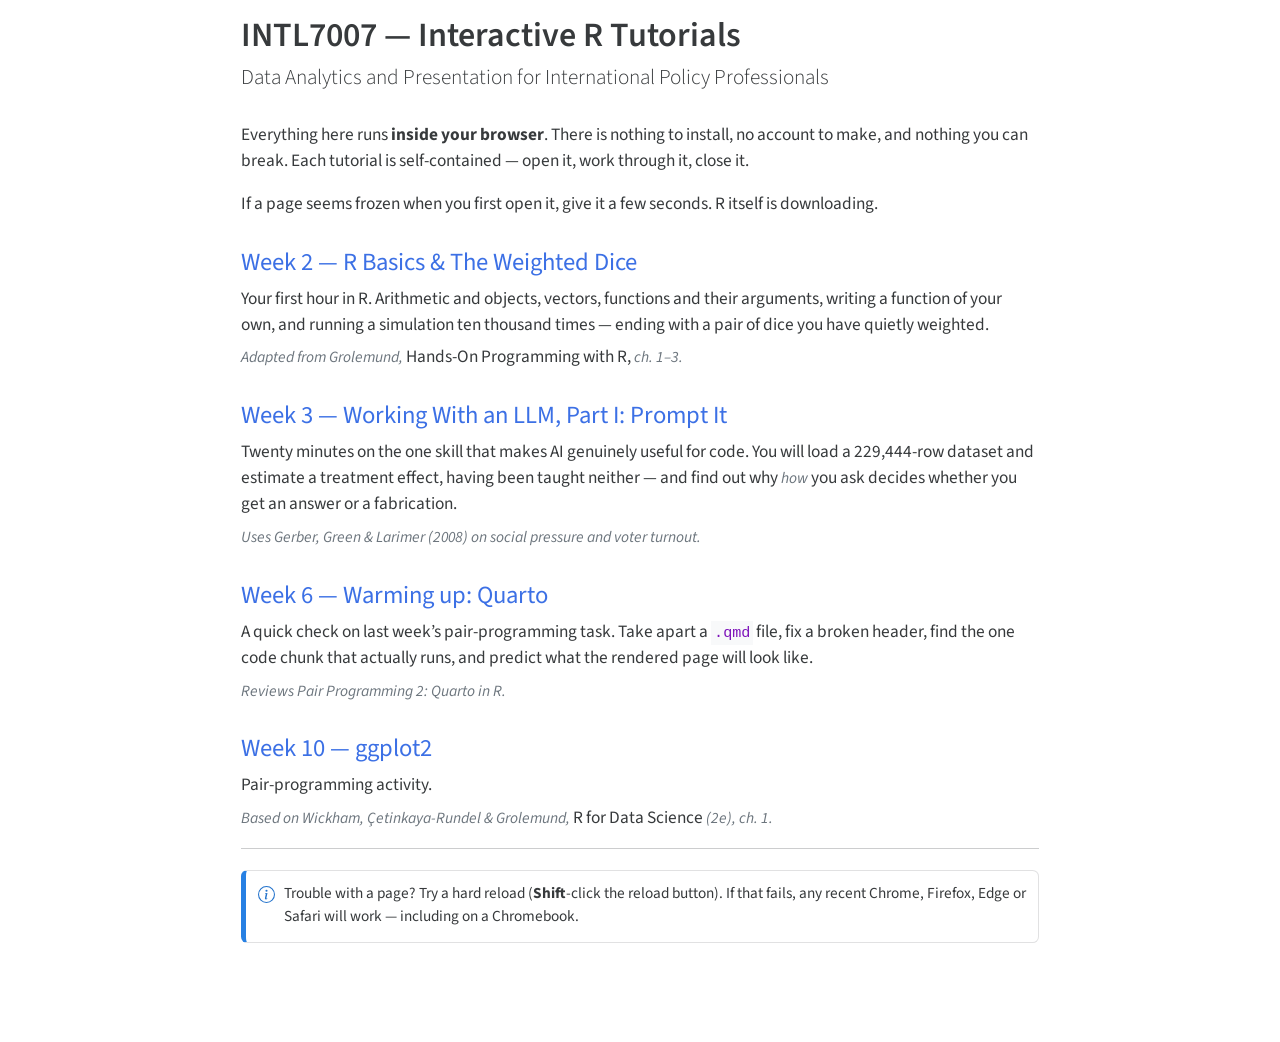
==== commit f0b15e95: "Retitle Week 10 tutorial: ggplot2, Pair-programming activity" ====
--- a/docs/index.html
+++ b/docs/index.html
@@ -82,9 +82,9 @@
 <p>A quick check on last week’s pair-programming task. Take apart a <code>.qmd</code> file, fix a broken header, find the one code chunk that actually runs, and predict what the rendered page will look like.</p>
 <p><em>Reviews Pair Programming 2: Quarto in R.</em></p>
 </section>
-<section id="week-10-how-ggplot2-works" class="level3">
-<h3 class="anchored" data-anchor-id="week-10-how-ggplot2-works"><a href="ggplot/">Week 10 — How ggplot2 Works</a></h3>
-<p>A pair activity. Build a plot layer by layer, then chart distributions and relationships, and fix three common bugs.</p>
+<section id="week-10-ggplot2" class="level3">
+<h3 class="anchored" data-anchor-id="week-10-ggplot2"><a href="ggplot/">Week 10 — ggplot2</a></h3>
+<p>Pair-programming activity.</p>
 <p><em>Based on Wickham, Çetinkaya-Rundel &amp; Grolemund,</em> R for Data Science <em>(2e), ch.&nbsp;1.</em></p>
 </section>
 </div>
